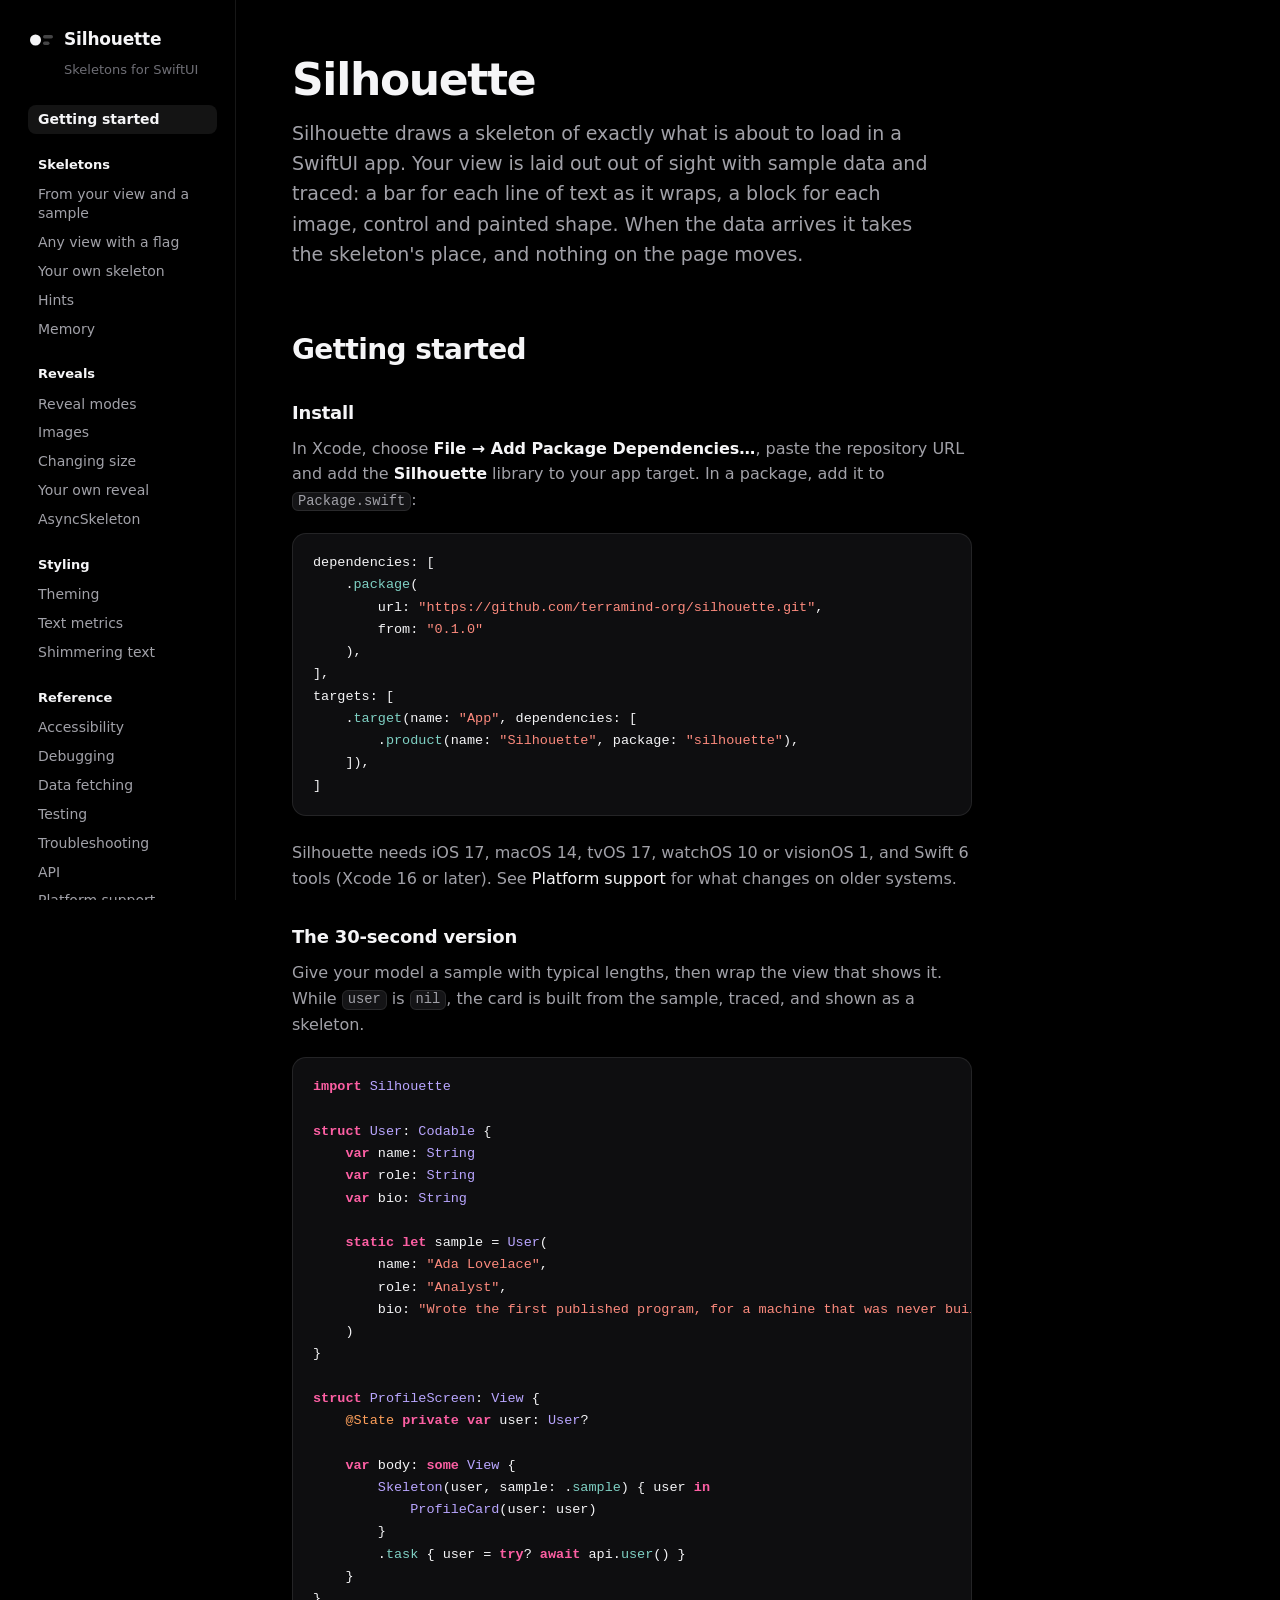
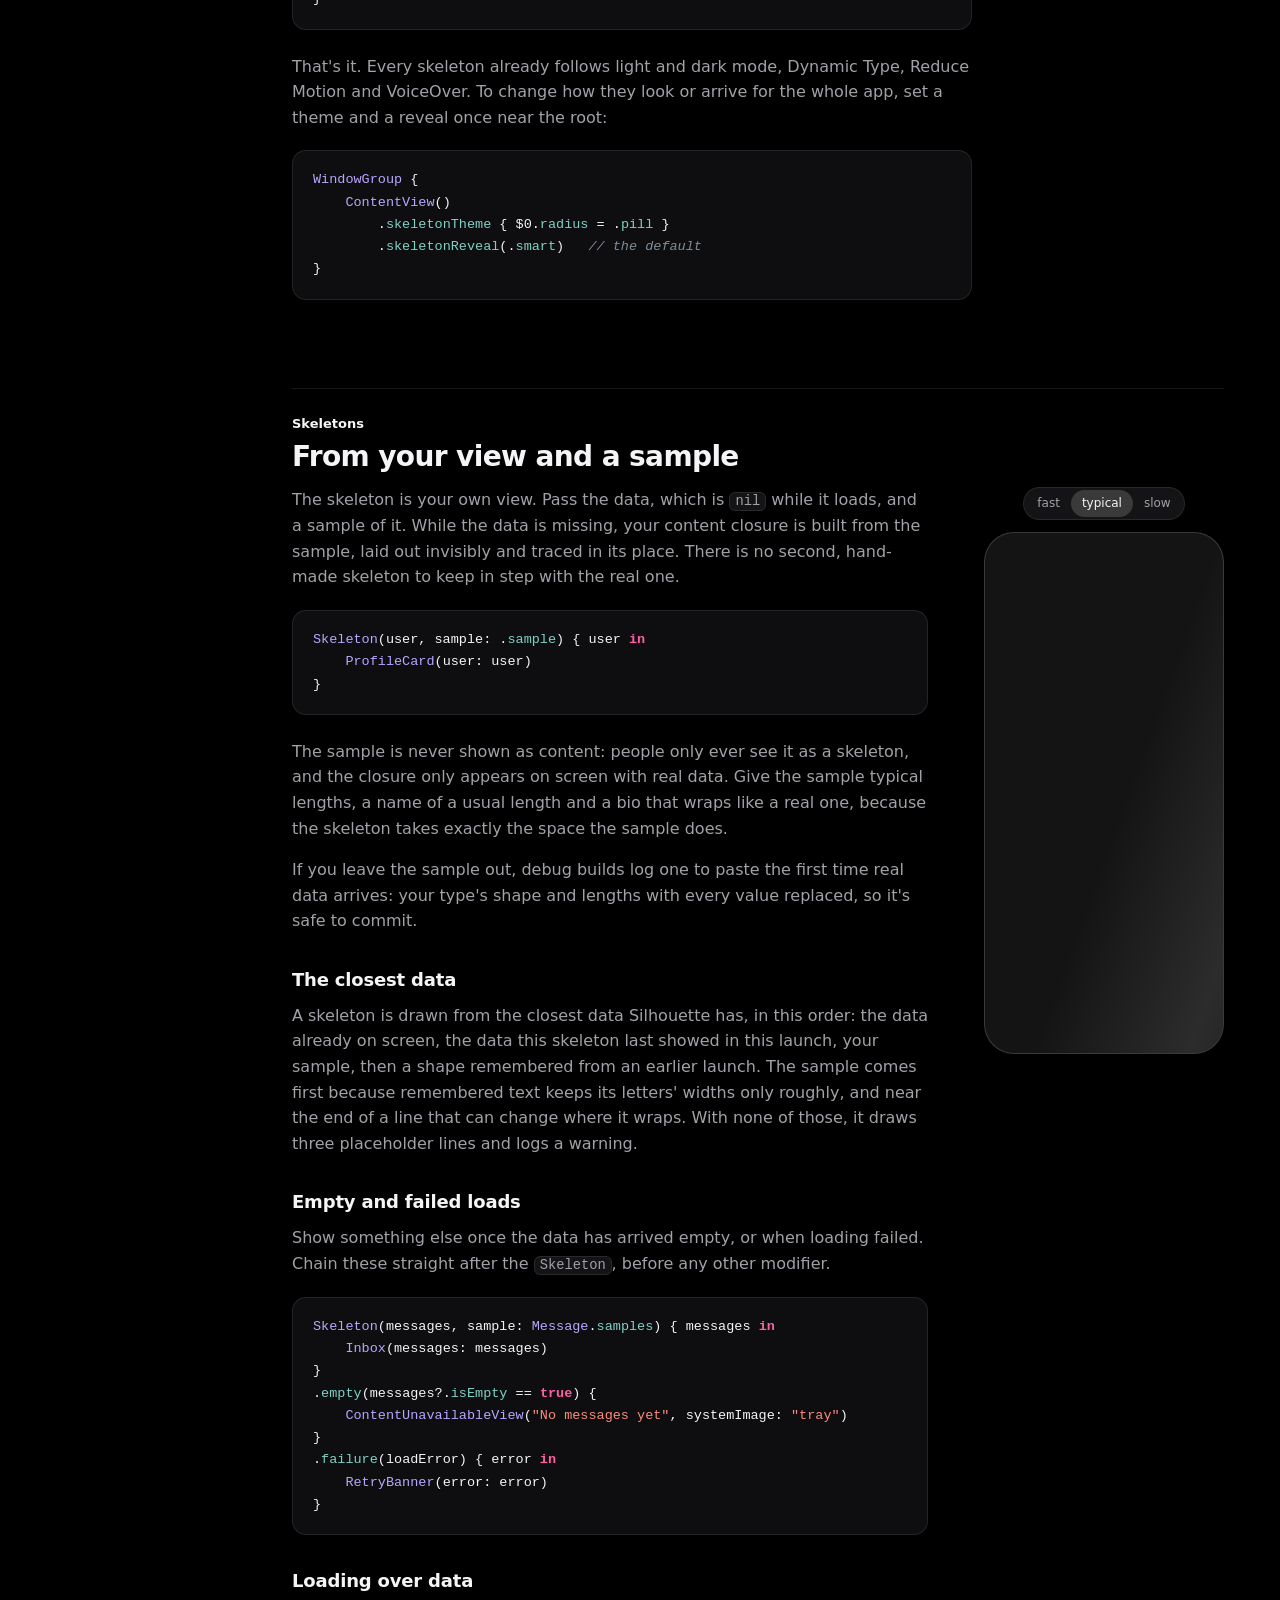
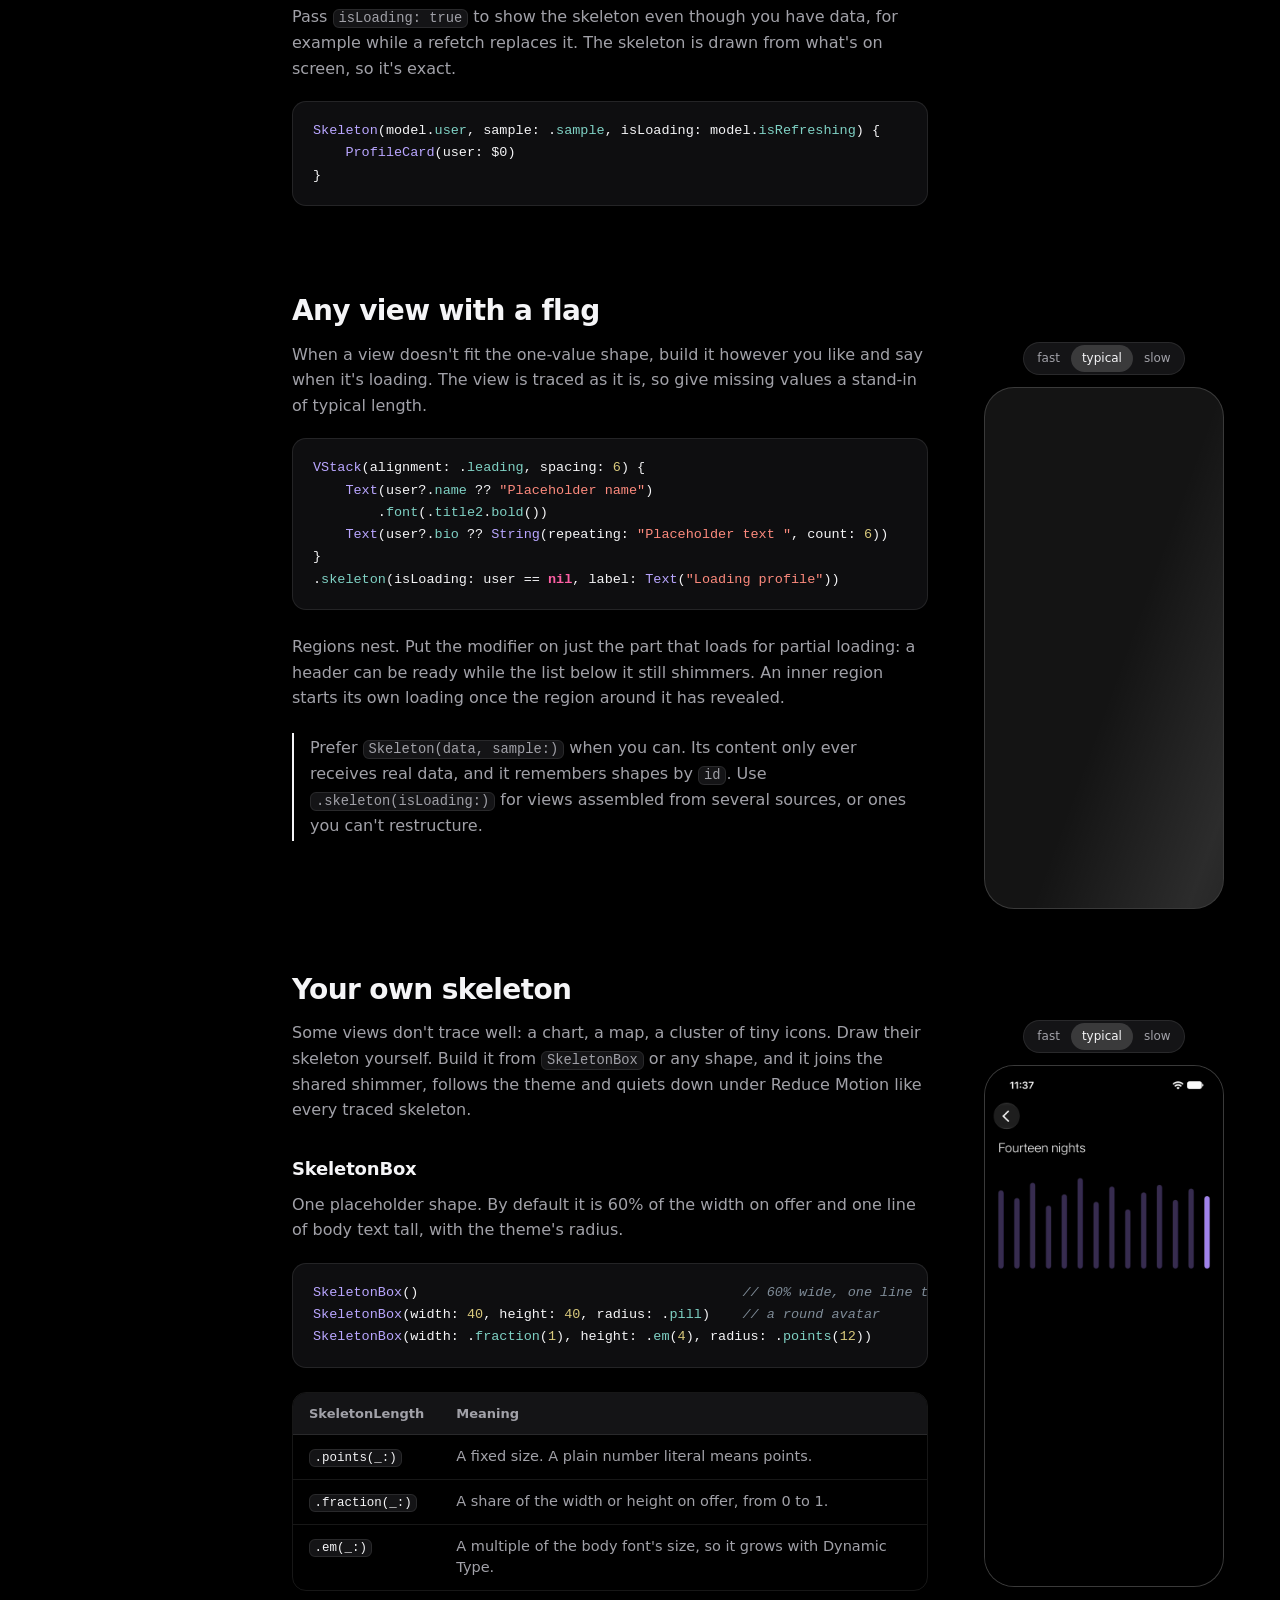
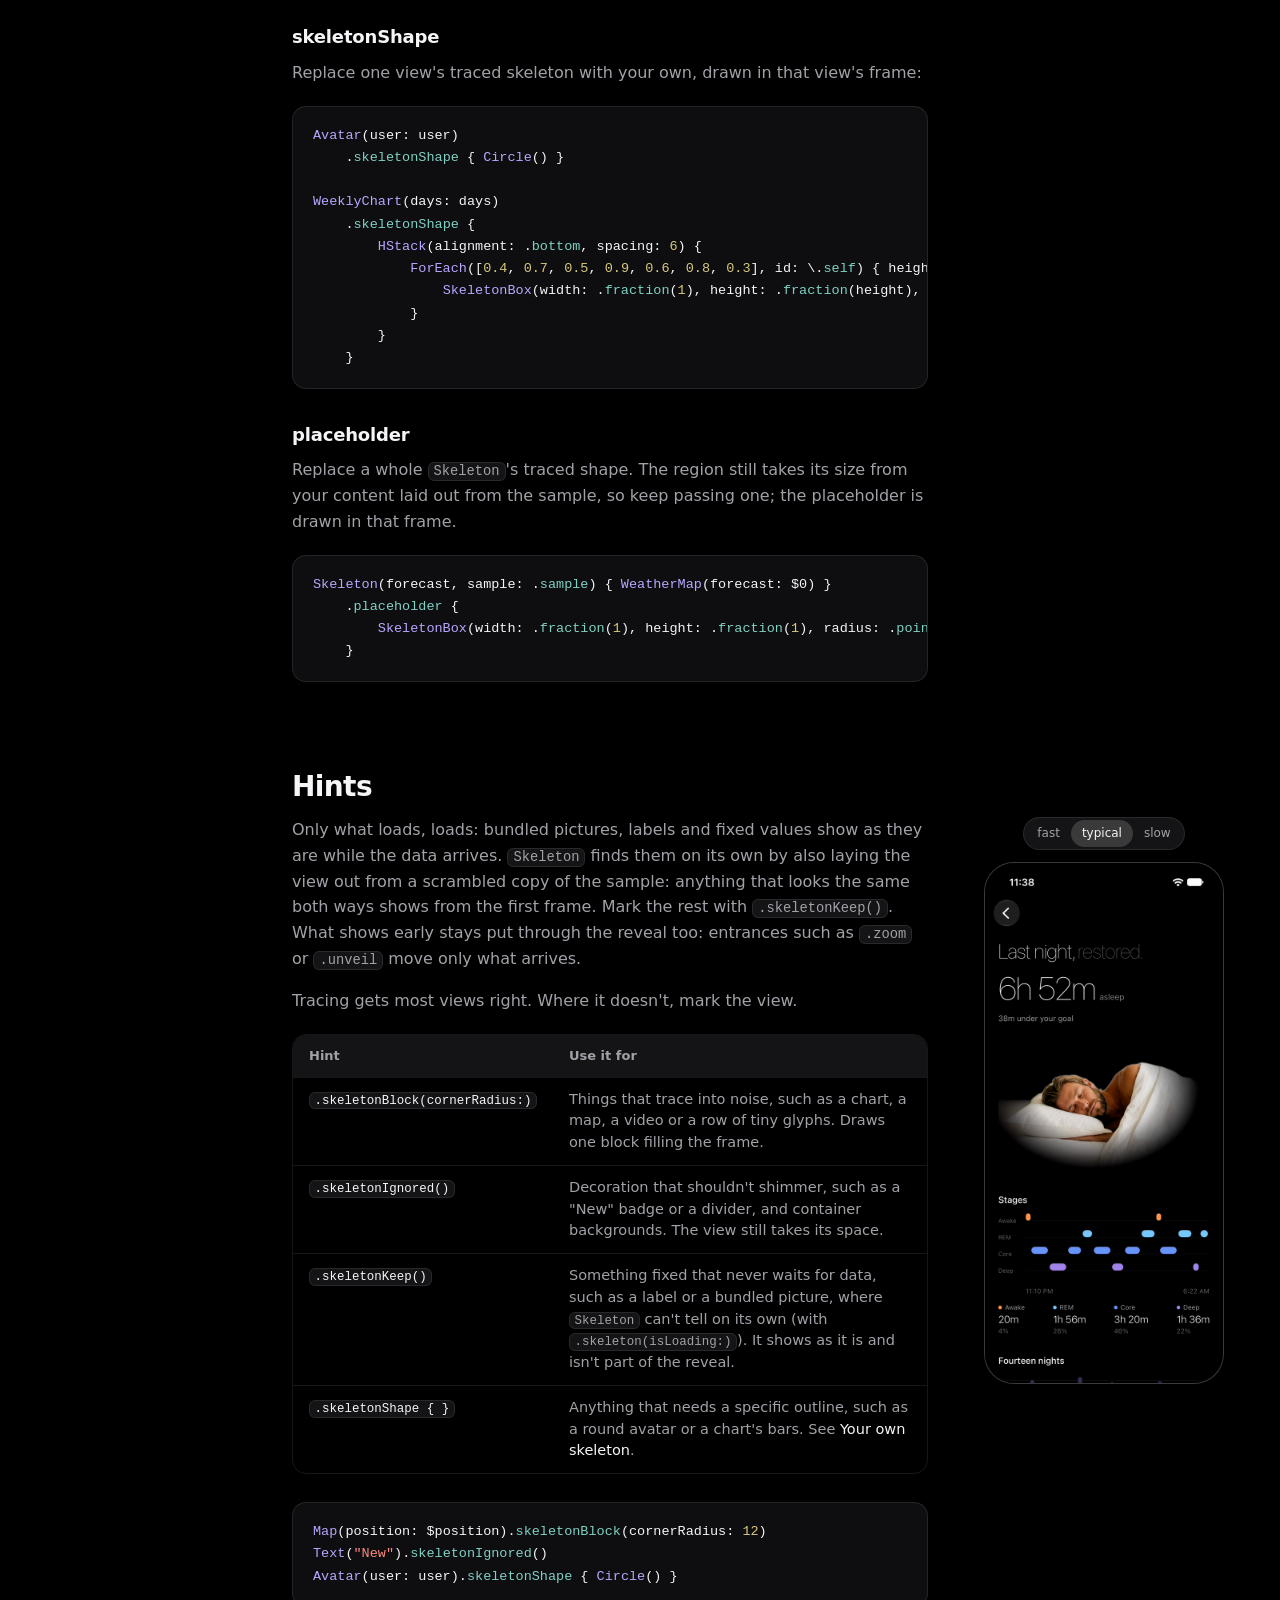
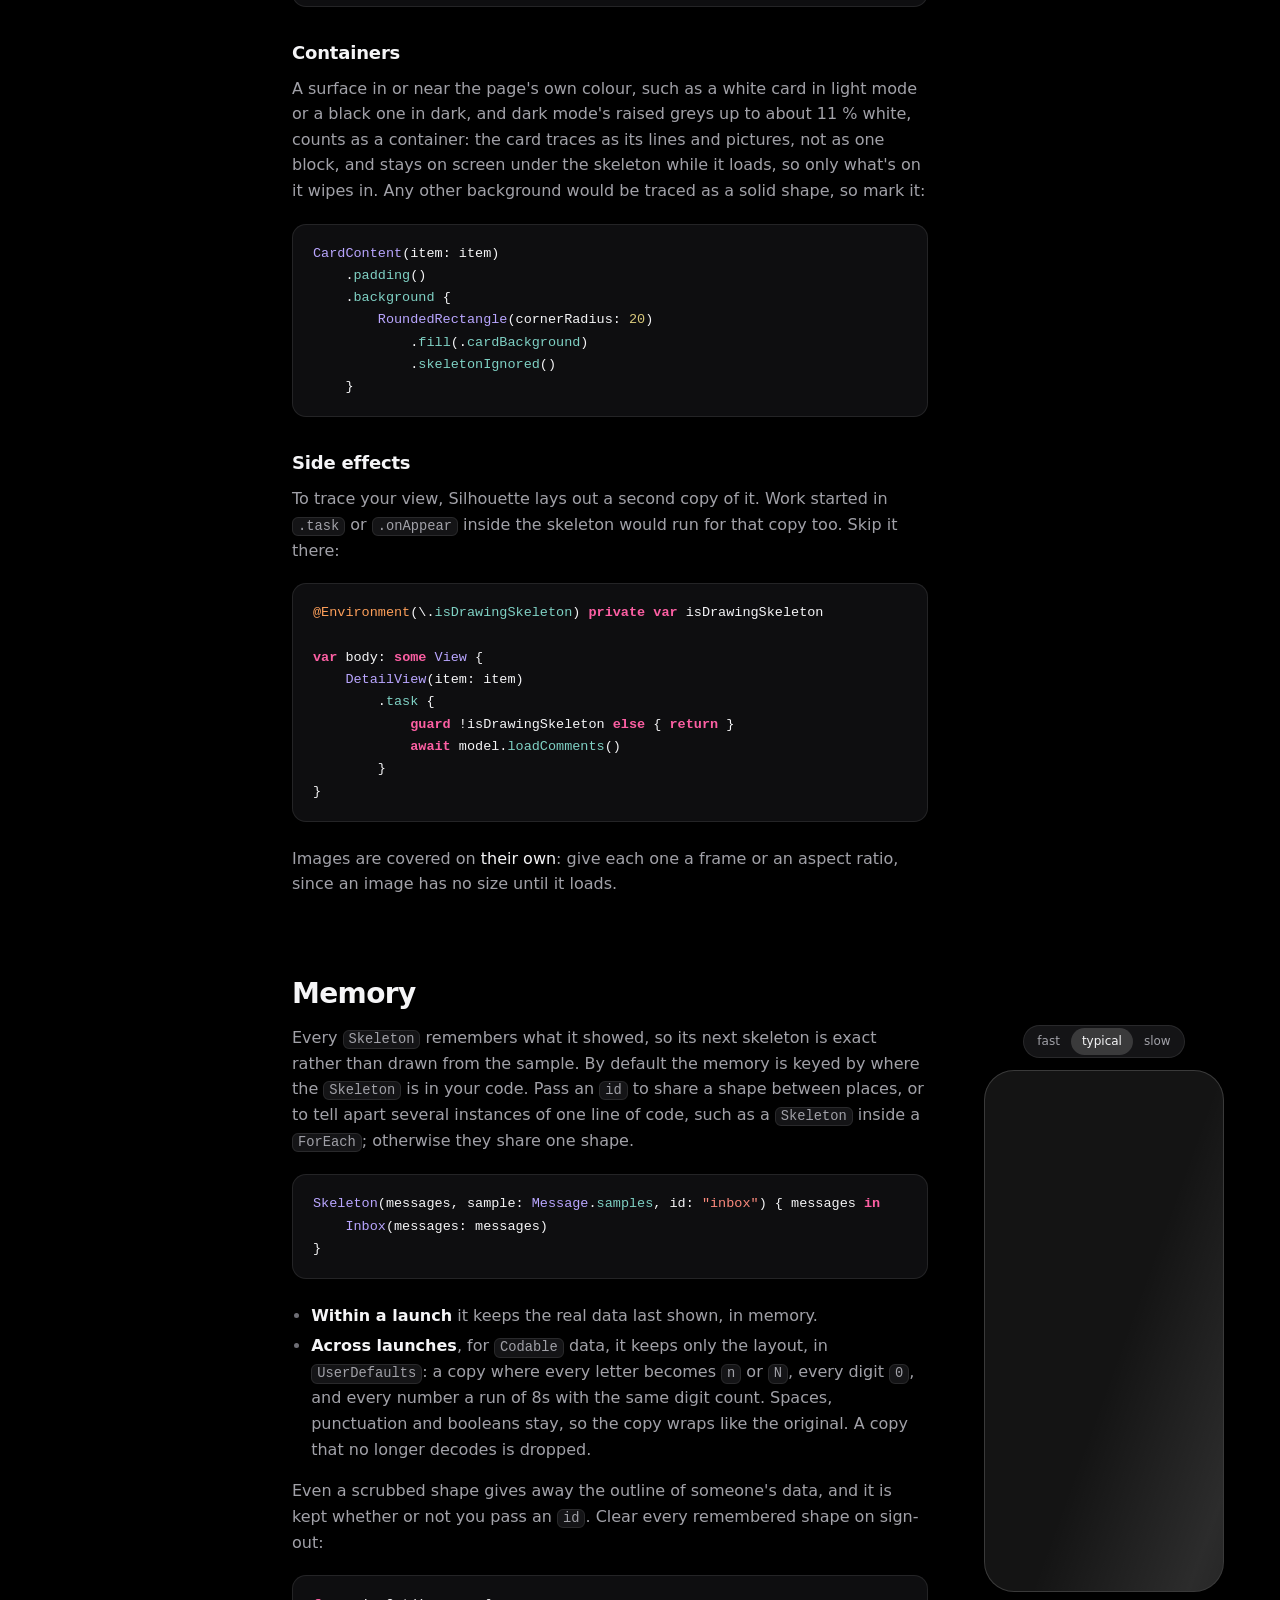
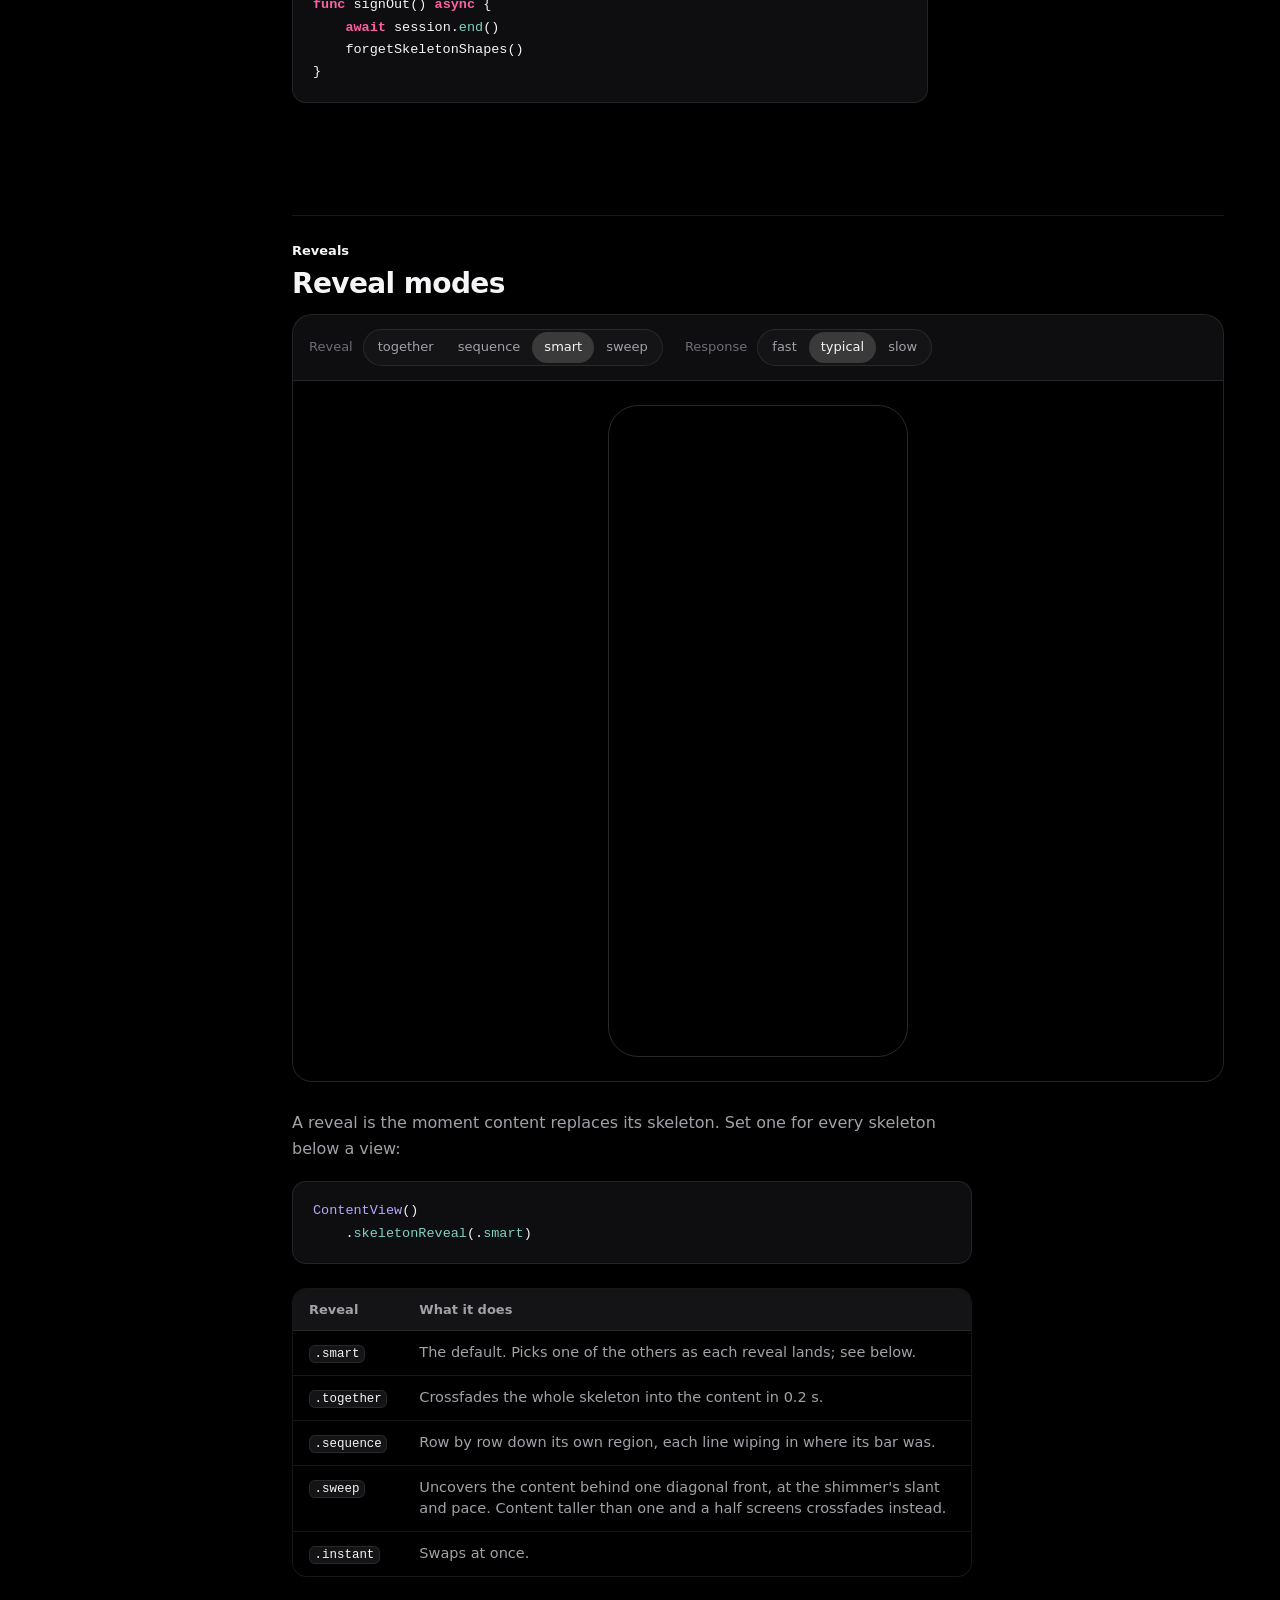
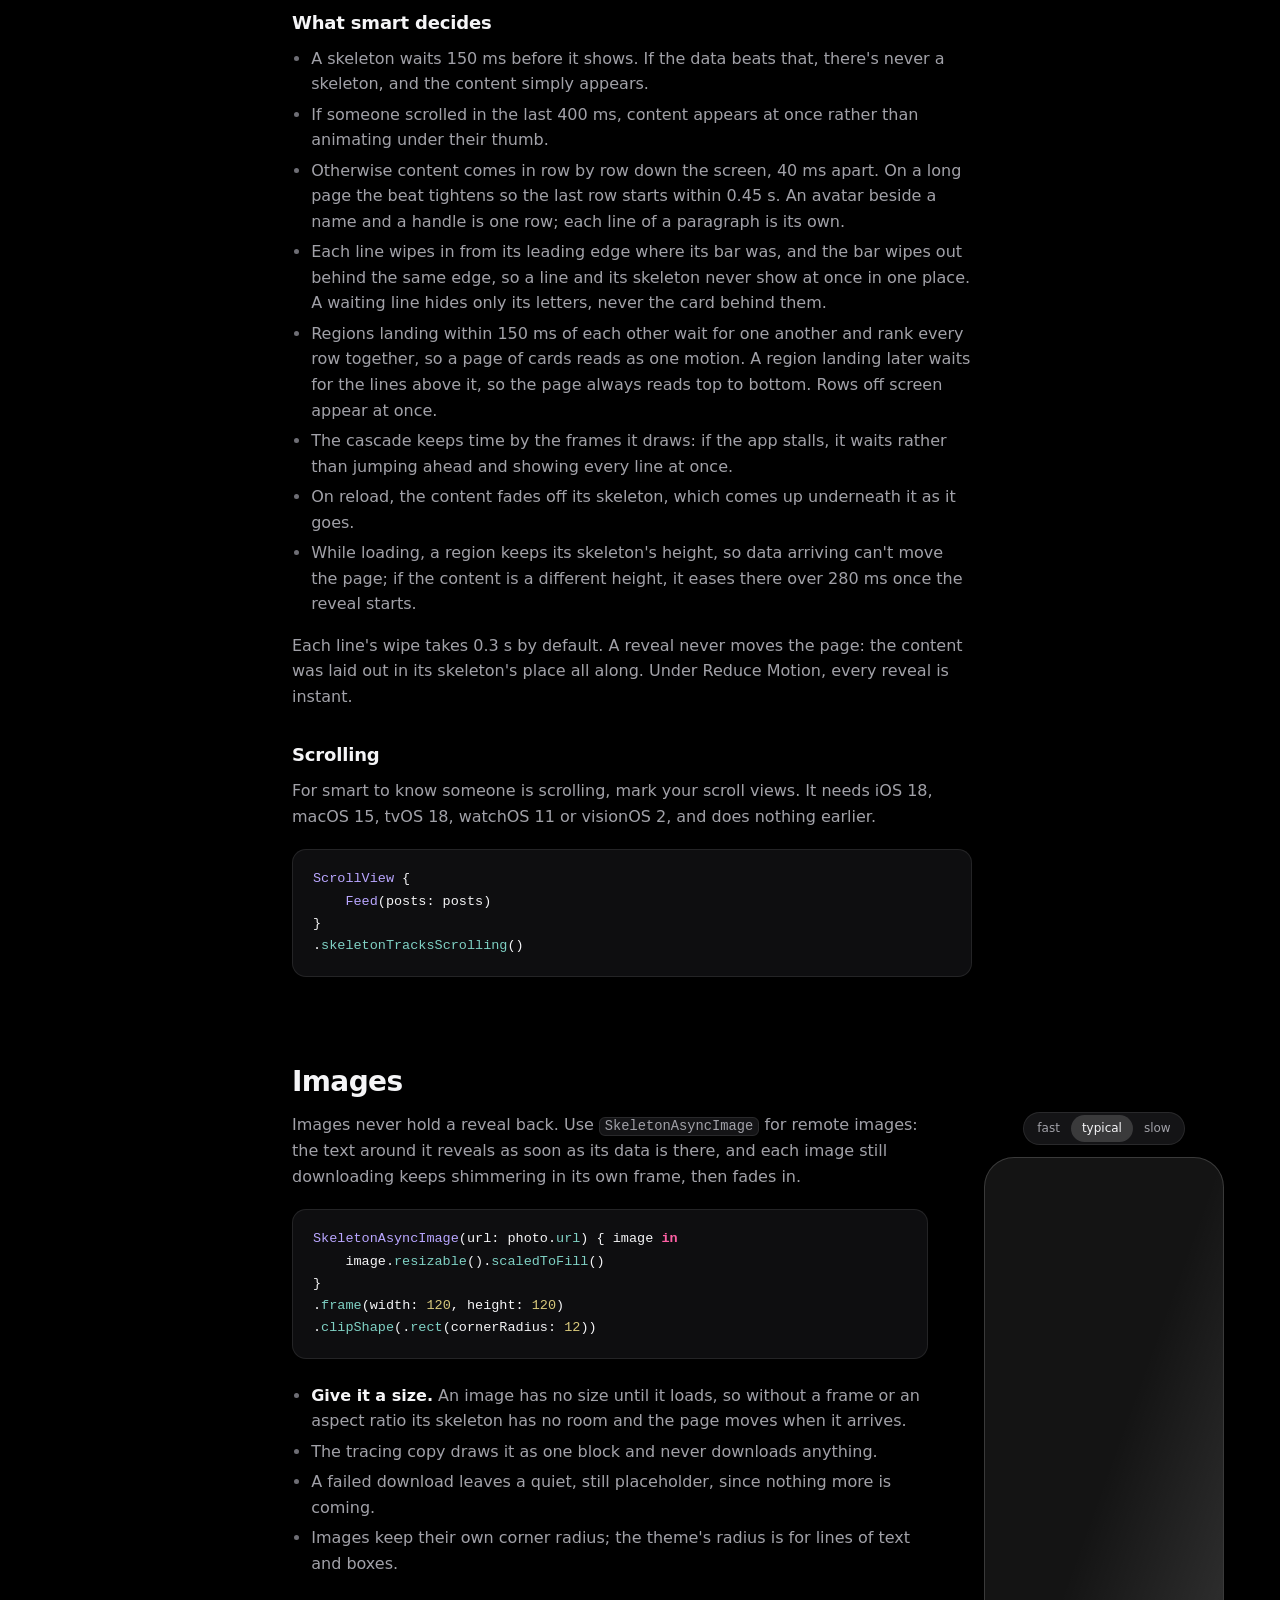
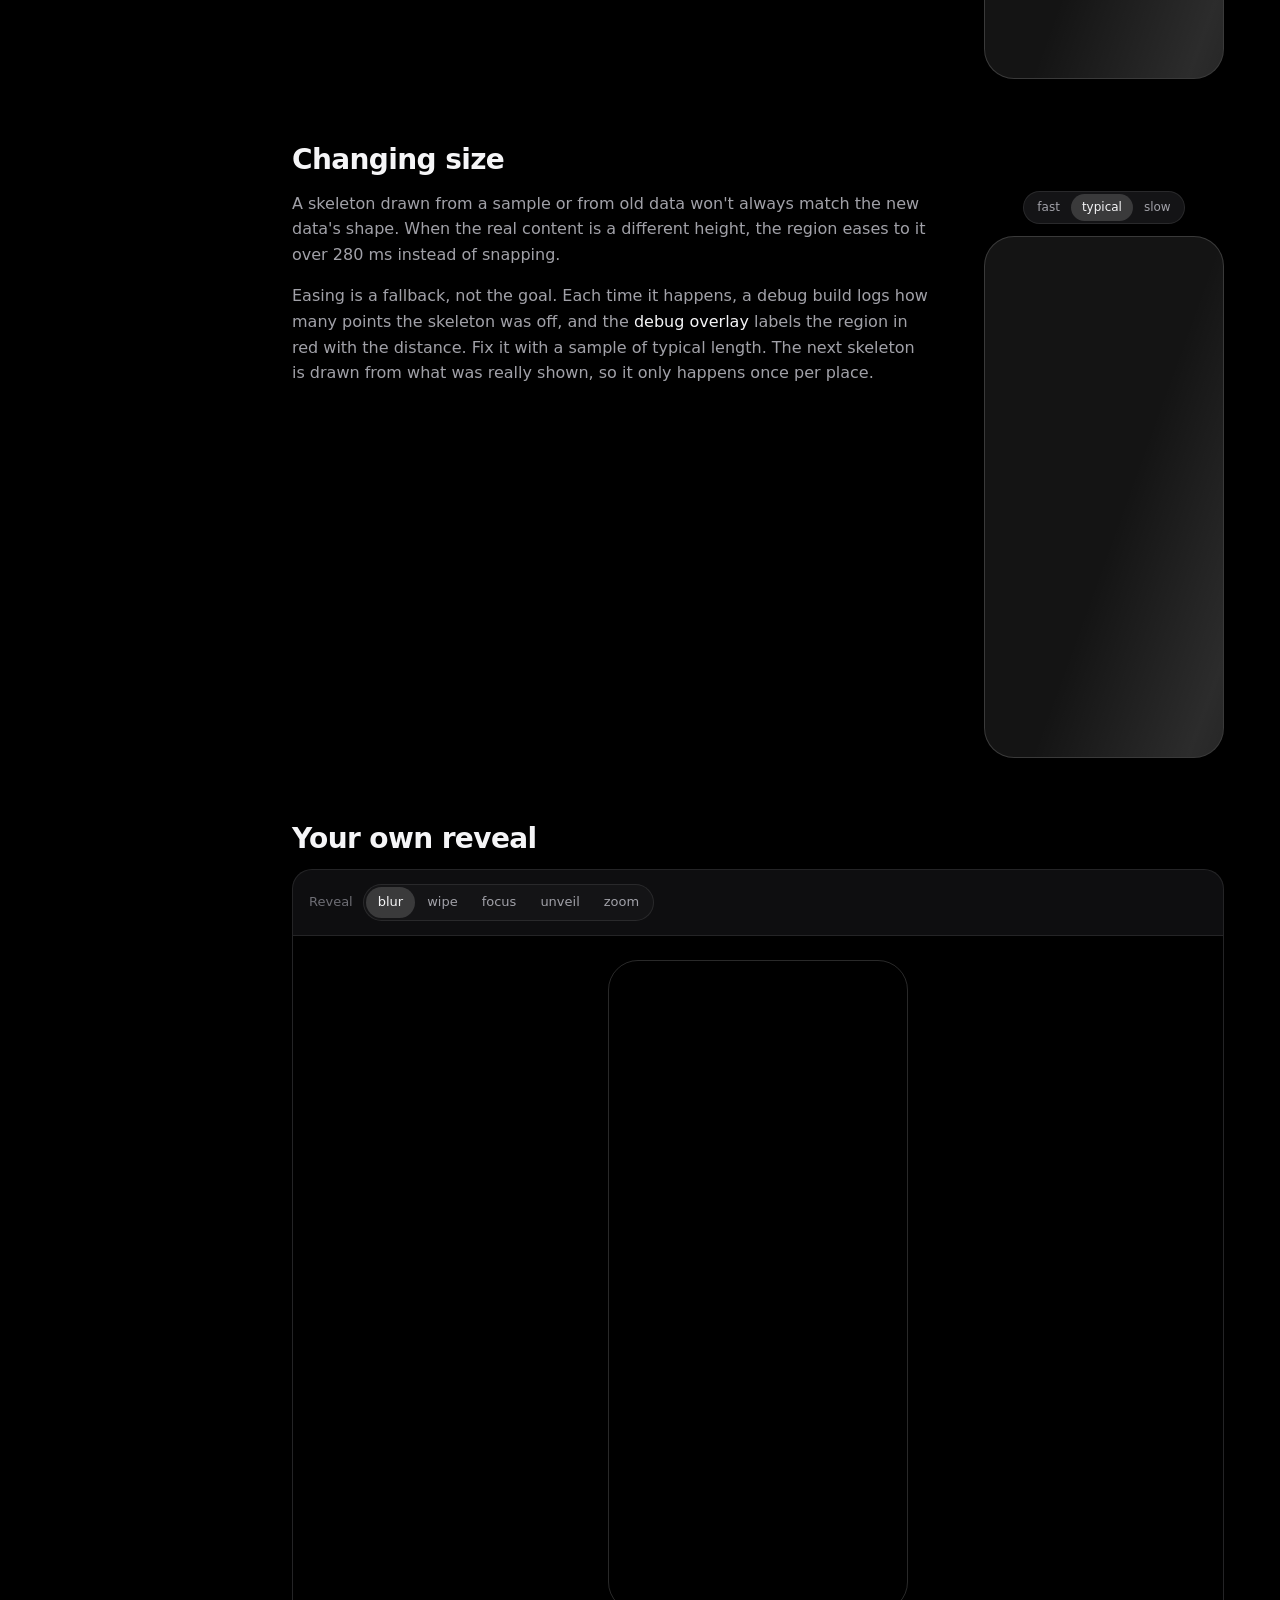
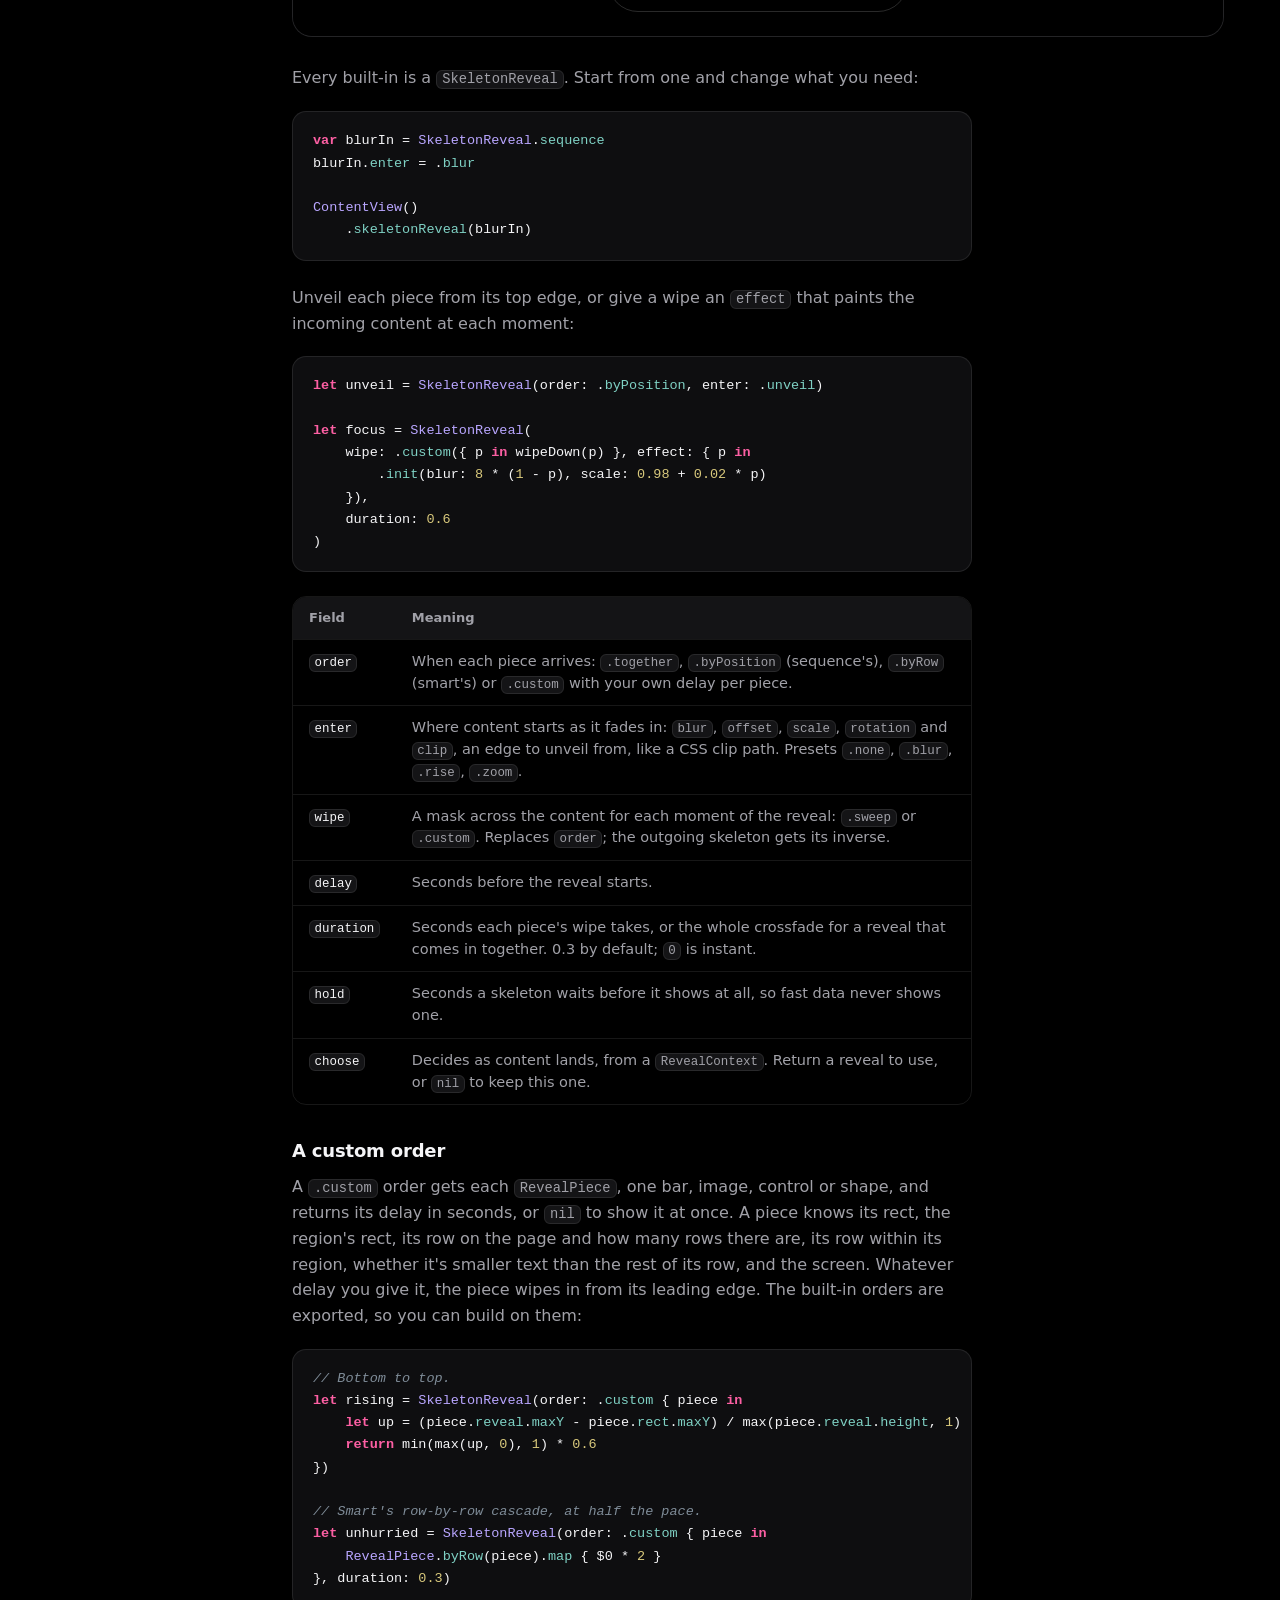
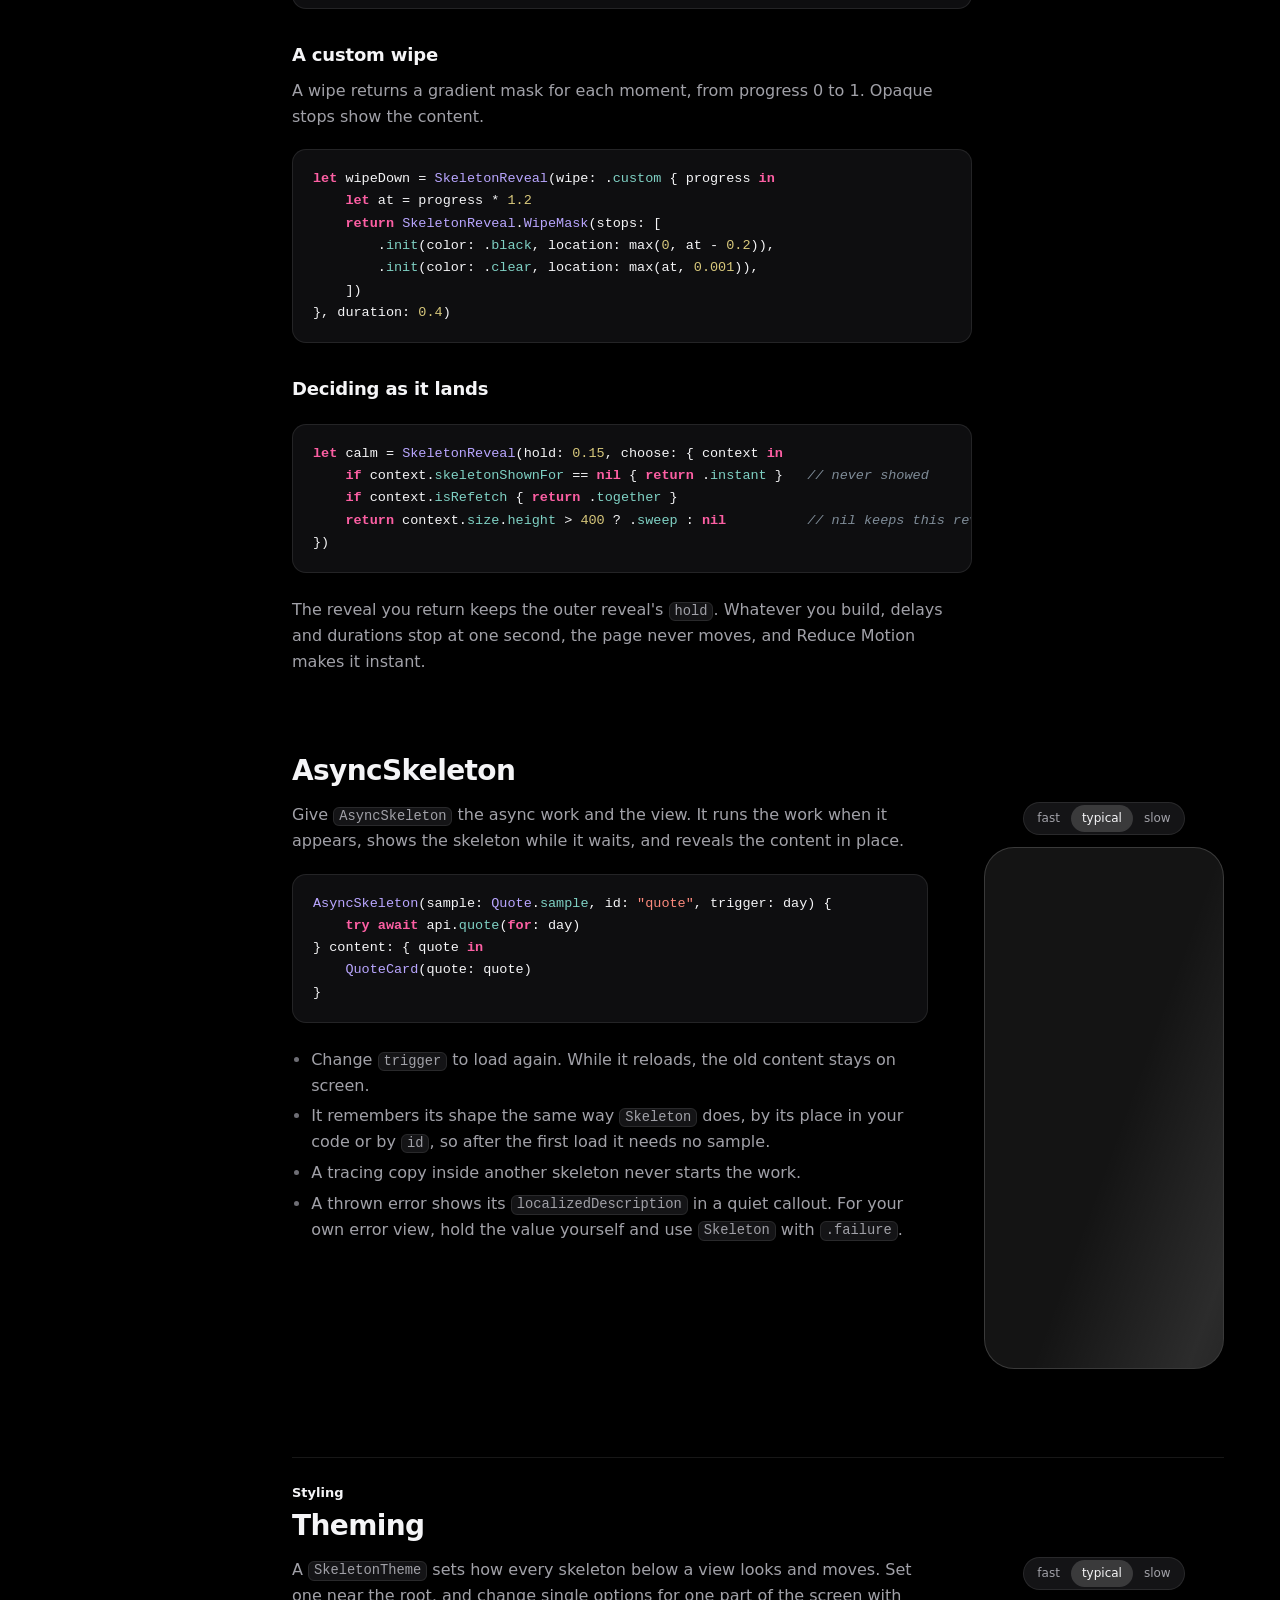
==== docs/docs/index.html @ be03dc69 "Landing header wraps its links under the name on a phone; version the stylesheet" ====
<!doctype html>
<html lang="en">
<head>
  <meta charset="utf-8">
  <meta name="viewport" content="width=device-width, initial-scale=1">
  <title>Docs: Silhouette</title>
  <meta name="description" content="How to add skeleton loading states to a SwiftUI app with Silhouette: skeletons from your own views, reveals, theming, accessibility, debugging and the full API.">
  <meta name="color-scheme" content="dark">
  <meta name="theme-color" content="#000000">
  <link rel="icon" href="../assets/mark.svg" type="image/svg+xml">
  <link rel="stylesheet" href="../assets/site.css?v=2">
</head>
<body>

<div class="mobile-bar">
  <a class="brand" href="../" aria-label="Silhouette home">
    <svg viewBox="0 0 26 26" aria-hidden="true"><circle class="mark-fill" cx="7.5" cy="13" r="5.5"/><rect class="mark-bar" x="15" y="8" width="10" height="3.4" rx="1.7"/><rect class="mark-bar" x="15" y="14.6" width="6.5" height="3.4" rx="1.7"/></svg>
    Silhouette
  </a>
  <button type="button" class="menu-toggle" aria-expanded="false" aria-controls="mobile-menu">Contents</button>
</div>
<nav class="mobile-menu" id="mobile-menu" aria-label="Contents"></nav>

<div class="docs-layout">
  <aside class="sidebar">
    <a class="brand" href="../" aria-label="Silhouette home">
      <svg viewBox="0 0 26 26" aria-hidden="true"><circle class="mark-fill" cx="7.5" cy="13" r="5.5"/><rect class="mark-bar" x="15" y="8" width="10" height="3.4" rx="1.7"/><rect class="mark-bar" x="15" y="14.6" width="6.5" height="3.4" rx="1.7"/></svg>
      Silhouette
    </a>
    <p class="tagline">Skeletons for SwiftUI</p>
    <nav class="toc" aria-label="Contents">
      <ul><li><a href="#getting-started">Getting started</a></li></ul>
      <h4>Skeletons</h4>
      <ul>
        <li><a href="#from-your-view">From your view and a sample</a></li>
        <li><a href="#any-view">Any view with a flag</a></li>
        <li><a href="#your-own">Your own skeleton</a></li>
        <li><a href="#hints">Hints</a></li>
        <li><a href="#memory">Memory</a></li>
      </ul>
      <h4>Reveals</h4>
      <ul>
        <li><a href="#reveal-modes">Reveal modes</a></li>
        <li><a href="#images">Images</a></li>
        <li><a href="#changing-size">Changing size</a></li>
        <li><a href="#your-own-reveal">Your own reveal</a></li>
        <li><a href="#async-skeleton">AsyncSkeleton</a></li>
      </ul>
      <h4>Styling</h4>
      <ul>
        <li><a href="#theming">Theming</a></li>
        <li><a href="#text-metrics">Text metrics</a></li>
        <li><a href="#shimmer-text">Shimmering text</a></li>
      </ul>
      <h4>Reference</h4>
      <ul>
        <li><a href="#accessibility">Accessibility</a></li>
        <li><a href="#debugging">Debugging</a></li>
        <li><a href="#data-fetching">Data fetching</a></li>
        <li><a href="#testing">Testing</a></li>
        <li><a href="#troubleshooting">Troubleshooting</a></li>
        <li><a href="#api">API</a></li>
        <li><a href="#platforms">Platform support</a></li>
        <li><a href="#how-it-works">How it works</a></li>
        <li><a href="#changelog">Changelog</a></li>
      </ul>
    </nav>
    <div class="side-links">
      <a href="../">Home</a>
      <a href="https://github.com/terramind-org/silhouette">GitHub</a>
      <a href="https://halo.terramind.io">Halo</a>
      <a href="https://terramind.com">Terramind</a>
    </div>
  </aside>

  <main class="content">
  <article class="doc">

    <header>
      <h1>Silhouette</h1>
      <p>Silhouette draws a skeleton of exactly what is about to load in a SwiftUI app. Your view is laid out out of sight with sample data and traced: a bar for each line of text as it wraps, a block for each image, control and painted shape. When the data arrives it takes the skeleton's place, and nothing on the page moves.</p>
    </header>

    <!-- ===================== Getting started ===================== -->

    <section id="getting-started">
      <h2>Getting started</h2>
      <div class="prose">
        <h3 id="install">Install</h3>
        <p>In Xcode, choose <strong>File &rarr; Add Package Dependencies&hellip;</strong>, paste the repository URL and add the <strong>Silhouette</strong> library to your app target. In a package, add it to <code>Package.swift</code>:</p>
        <div class="code"><pre><code class="swift">
dependencies: [
    .package(
        url: "https://github.com/terramind-org/silhouette.git",
        from: "0.1.0"
    ),
],
targets: [
    .target(name: "App", dependencies: [
        .product(name: "Silhouette", package: "silhouette"),
    ]),
]
</code></pre></div>
        <p>Silhouette needs iOS 17, macOS 14, tvOS 17, watchOS 10 or visionOS 1, and Swift 6 tools (Xcode 16 or later). See <a href="#platforms">Platform support</a> for what changes on older systems.</p>

        <h3 id="quick-start">The 30-second version</h3>
        <p>Give your model a sample with typical lengths, then wrap the view that shows it. While <code>user</code> is <code>nil</code>, the card is built from the sample, traced, and shown as a skeleton.</p>
        <div class="code"><pre><code class="swift">
import Silhouette

struct User: Codable {
    var name: String
    var role: String
    var bio: String

    static let sample = User(
        name: "Ada Lovelace",
        role: "Analyst",
        bio: "Wrote the first published program, for a machine that was never built."
    )
}

struct ProfileScreen: View {
    @State private var user: User?

    var body: some View {
        Skeleton(user, sample: .sample) { user in
            ProfileCard(user: user)
        }
        .task { user = try? await api.user() }
    }
}
</code></pre></div>
        <p>That's it. Every skeleton already follows light and dark mode, Dynamic Type, Reduce Motion and VoiceOver. To change how they look or arrive for the whole app, set a theme and a reveal once near the root:</p>
        <div class="code"><pre><code class="swift">
WindowGroup {
    ContentView()
        .skeletonTheme { $0.radius = .pill }
        .skeletonReveal(.smart)   // the default
}
</code></pre></div>
      </div>
    </section>

    <!-- ===================== Skeletons ===================== -->

    <p class="part">Skeletons</p>

    <section id="from-your-view" class="demo">
      <h2>From your view and a sample</h2>
      <figure class="clip" data-clips="../media/panels/component-{response}.mp4">
        <div class="segmented small" role="group" aria-label="Response" data-key="response"><button type="button" data-value="fast" aria-pressed="false">fast</button><button type="button" data-value="typical" aria-pressed="true">typical</button><button type="button" data-value="slow" aria-pressed="false">slow</button></div>
        <div class="screen"><video autoplay loop muted playsinline preload="metadata" width="1206" height="2622" src="../media/panels/component-typical.mp4" aria-label="A Today page loading: the greeting, a portrait and three readings wait as skeletons in their own shape, then come in top to bottom."></video></div>
      </figure>
      <div class="prose">
        <p>The skeleton is your own view. Pass the data, which is <code>nil</code> while it loads, and a sample of it. While the data is missing, your content closure is built from the sample, laid out invisibly and traced in its place. There is no second, hand-made skeleton to keep in step with the real one.</p>
        <div class="code"><pre><code class="swift">
Skeleton(user, sample: .sample) { user in
    ProfileCard(user: user)
}
</code></pre></div>
        <p>The sample is never shown as content: people only ever see it as a skeleton, and the closure only appears on screen with real data. Give the sample typical lengths, a name of a usual length and a bio that wraps like a real one, because the skeleton takes exactly the space the sample does.</p>
        <p>If you leave the sample out, debug builds log one to paste the first time real data arrives: your type's shape and lengths with every value replaced, so it's safe to commit.</p>

        <h3 id="closest-data">The closest data</h3>
        <p>A skeleton is drawn from the closest data Silhouette has, in this order: the data already on screen, the data this skeleton last showed in this launch, your sample, then a shape remembered from an earlier launch. The sample comes first because remembered text keeps its letters' widths only roughly, and near the end of a line that can change where it wraps. With none of those, it draws three placeholder lines and logs a warning.</p>

        <h3 id="empty-and-failure">Empty and failed loads</h3>
        <p>Show something else once the data has arrived empty, or when loading failed. Chain these straight after the <code>Skeleton</code>, before any other modifier.</p>
        <div class="code"><pre><code class="swift">
Skeleton(messages, sample: Message.samples) { messages in
    Inbox(messages: messages)
}
.empty(messages?.isEmpty == true) {
    ContentUnavailableView("No messages yet", systemImage: "tray")
}
.failure(loadError) { error in
    RetryBanner(error: error)
}
</code></pre></div>

        <h3 id="loading-over-data">Loading over data</h3>
        <p>Pass <code>isLoading: true</code> to show the skeleton even though you have data, for example while a refetch replaces it. The skeleton is drawn from what's on screen, so it's exact.</p>
        <div class="code"><pre><code class="swift">
Skeleton(model.user, sample: .sample, isLoading: model.isRefreshing) {
    ProfileCard(user: $0)
}
</code></pre></div>
      </div>
    </section>

    <section id="any-view" class="demo">
      <h2>Any view with a flag</h2>
      <figure class="clip" data-clips="../media/panels/plain-{response}.mp4">
        <div class="segmented small" role="group" aria-label="Response" data-key="response"><button type="button" data-value="fast" aria-pressed="false">fast</button><button type="button" data-value="typical" aria-pressed="true">typical</button><button type="button" data-value="slow" aria-pressed="false">slow</button></div>
        <div class="screen"><video autoplay loop muted playsinline preload="metadata" width="1206" height="2622" src="../media/panels/plain-typical.mp4" aria-label="A view built with placeholder strings shows as a skeleton while a flag is on, then shows its real text."></video></div>
      </figure>
      <div class="prose">
        <p>When a view doesn't fit the one-value shape, build it however you like and say when it's loading. The view is traced as it is, so give missing values a stand-in of typical length.</p>
        <div class="code"><pre><code class="swift">
VStack(alignment: .leading, spacing: 6) {
    Text(user?.name ?? "Placeholder name")
        .font(.title2.bold())
    Text(user?.bio ?? String(repeating: "Placeholder text ", count: 6))
}
.skeleton(isLoading: user == nil, label: Text("Loading profile"))
</code></pre></div>
        <p>Regions nest. Put the modifier on just the part that loads for partial loading: a header can be ready while the list below it still shimmers. An inner region starts its own loading once the region around it has revealed.</p>
        <div class="note"><p>Prefer <code>Skeleton(data, sample:)</code> when you can. Its content only ever receives real data, and it remembers shapes by <code>id</code>. Use <code>.skeleton(isLoading:)</code> for views assembled from several sources, or ones you can't restructure.</p></div>
      </div>
    </section>

    <section id="your-own" class="demo">
      <h2>Your own skeleton</h2>
      <figure class="clip" data-clips="../media/panels/own-{response}.mp4">
        <div class="segmented small" role="group" aria-label="Response" data-key="response"><button type="button" data-value="fast" aria-pressed="false">fast</button><button type="button" data-value="typical" aria-pressed="true">typical</button><button type="button" data-value="slow" aria-pressed="false">slow</button></div>
        <div class="screen"><video autoplay loop muted playsinline preload="metadata" width="1206" height="2622" poster="../media/own.png" src="../media/panels/own-typical.mp4" aria-label="A chart drawn as twelve skeleton bars of rising height, and a round placeholder beside two lines."></video></div>
      </figure>
      <div class="prose">
        <p>Some views don't trace well: a chart, a map, a cluster of tiny icons. Draw their skeleton yourself. Build it from <code>SkeletonBox</code> or any shape, and it joins the shared shimmer, follows the theme and quiets down under Reduce Motion like every traced skeleton.</p>

        <h3 id="skeleton-box">SkeletonBox</h3>
        <p>One placeholder shape. By default it is 60% of the width on offer and one line of body text tall, with the theme's radius.</p>
        <div class="code"><pre><code class="swift">
SkeletonBox()                                        // 60% wide, one line tall
SkeletonBox(width: 40, height: 40, radius: .pill)    // a round avatar
SkeletonBox(width: .fraction(1), height: .em(4), radius: .points(12))
</code></pre></div>
        <div class="table"><table>
          <thead><tr><th>SkeletonLength</th><th>Meaning</th></tr></thead>
          <tbody>
            <tr><td><code>.points(_:)</code></td><td>A fixed size. A plain number literal means points.</td></tr>
            <tr><td><code>.fraction(_:)</code></td><td>A share of the width or height on offer, from 0 to 1.</td></tr>
            <tr><td><code>.em(_:)</code></td><td>A multiple of the body font's size, so it grows with Dynamic Type.</td></tr>
          </tbody>
        </table></div>

        <h3 id="skeleton-shape">skeletonShape</h3>
        <p>Replace one view's traced skeleton with your own, drawn in that view's frame:</p>
        <div class="code"><pre><code class="swift">
Avatar(user: user)
    .skeletonShape { Circle() }

WeeklyChart(days: days)
    .skeletonShape {
        HStack(alignment: .bottom, spacing: 6) {
            ForEach([0.4, 0.7, 0.5, 0.9, 0.6, 0.8, 0.3], id: \.self) { height in
                SkeletonBox(width: .fraction(1), height: .fraction(height), radius: .points(4))
            }
        }
    }
</code></pre></div>

        <h3 id="placeholder">placeholder</h3>
        <p>Replace a whole <code>Skeleton</code>'s traced shape. The region still takes its size from your content laid out from the sample, so keep passing one; the placeholder is drawn in that frame.</p>
        <div class="code"><pre><code class="swift">
Skeleton(forecast, sample: .sample) { WeatherMap(forecast: $0) }
    .placeholder {
        SkeletonBox(width: .fraction(1), height: .fraction(1), radius: .points(16))
    }
</code></pre></div>
      </div>
    </section>

    <section id="hints" class="demo">
      <h2>Hints</h2>
      <figure class="clip" data-clips="../media/panels/hints-{response}.mp4">
        <div class="segmented small" role="group" aria-label="Response" data-key="response"><button type="button" data-value="fast" aria-pressed="false">fast</button><button type="button" data-value="typical" aria-pressed="true">typical</button><button type="button" data-value="slow" aria-pressed="false">slow</button></div>
        <div class="screen"><video autoplay loop muted playsinline preload="metadata" width="1206" height="2622" poster="../media/hints.png" src="../media/panels/hints-typical.mp4" aria-label="A card whose chart is drawn as one block and whose badge is left out of the skeleton."></video></div>
      </figure>
      <div class="prose">
        <p>Only what loads, loads: bundled pictures, labels and fixed values show as they are while the data arrives. <code>Skeleton</code> finds them on its own by also laying the view out from a scrambled copy of the sample: anything that looks the same both ways shows from the first frame. Mark the rest with <code>.skeletonKeep()</code>. What shows early stays put through the reveal too: entrances such as <code>.zoom</code> or <code>.unveil</code> move only what arrives.</p>
        <p>Tracing gets most views right. Where it doesn't, mark the view.</p>
        <div class="table"><table>
          <thead><tr><th>Hint</th><th>Use it for</th></tr></thead>
          <tbody>
            <tr><td><code>.skeletonBlock(cornerRadius:)</code></td><td>Things that trace into noise, such as a chart, a map, a video or a row of tiny glyphs. Draws one block filling the frame.</td></tr>
            <tr><td><code>.skeletonIgnored()</code></td><td>Decoration that shouldn't shimmer, such as a "New" badge or a divider, and container backgrounds. The view still takes its space.</td></tr>
            <tr><td><code>.skeletonKeep()</code></td><td>Something fixed that never waits for data, such as a label or a bundled picture, where <code>Skeleton</code> can't tell on its own (with <code>.skeleton(isLoading:)</code>). It shows as it is and isn't part of the reveal.</td></tr>
            <tr><td><code>.skeletonShape { }</code></td><td>Anything that needs a specific outline, such as a round avatar or a chart's bars. See <a href="#your-own">Your own skeleton</a>.</td></tr>
          </tbody>
        </table></div>
        <div class="code"><pre><code class="swift">
Map(position: $position).skeletonBlock(cornerRadius: 12)
Text("New").skeletonIgnored()
Avatar(user: user).skeletonShape { Circle() }
</code></pre></div>

        <h3 id="containers">Containers</h3>
        <p>A surface in or near the page's own colour, such as a white card in light mode or a black one in dark, and dark mode's raised greys up to about 11&nbsp;% white, counts as a container: the card traces as its lines and pictures, not as one block, and stays on screen under the skeleton while it loads, so only what's on it wipes in. Any other background would be traced as a solid shape, so mark it:</p>
        <div class="code"><pre><code class="swift">
CardContent(item: item)
    .padding()
    .background {
        RoundedRectangle(cornerRadius: 20)
            .fill(.cardBackground)
            .skeletonIgnored()
    }
</code></pre></div>

        <h3 id="side-effects">Side effects</h3>
        <p>To trace your view, Silhouette lays out a second copy of it. Work started in <code>.task</code> or <code>.onAppear</code> inside the skeleton would run for that copy too. Skip it there:</p>
        <div class="code"><pre><code class="swift">
@Environment(\.isDrawingSkeleton) private var isDrawingSkeleton

var body: some View {
    DetailView(item: item)
        .task {
            guard !isDrawingSkeleton else { return }
            await model.loadComments()
        }
}
</code></pre></div>
        <p>Images are covered on <a href="#images">their own</a>: give each one a frame or an aspect ratio, since an image has no size until it loads.</p>
      </div>
    </section>

    <section id="memory" class="demo">
      <h2>Memory</h2>
      <figure class="clip" data-clips="../media/panels/memory-{response}.mp4">
        <div class="segmented small" role="group" aria-label="Response" data-key="response"><button type="button" data-value="fast" aria-pressed="false">fast</button><button type="button" data-value="typical" aria-pressed="true">typical</button><button type="button" data-value="slow" aria-pressed="false">slow</button></div>
        <div class="screen"><video autoplay loop muted playsinline preload="metadata" width="1206" height="2622" src="../media/panels/memory-typical.mp4" aria-label="An inbox reloads, and its skeleton now matches the messages it showed last time exactly."></video></div>
      </figure>
      <div class="prose">
        <p>Every <code>Skeleton</code> remembers what it showed, so its next skeleton is exact rather than drawn from the sample. By default the memory is keyed by where the <code>Skeleton</code> is in your code. Pass an <code>id</code> to share a shape between places, or to tell apart several instances of one line of code, such as a <code>Skeleton</code> inside a <code>ForEach</code>; otherwise they share one shape.</p>
        <div class="code"><pre><code class="swift">
Skeleton(messages, sample: Message.samples, id: "inbox") { messages in
    Inbox(messages: messages)
}
</code></pre></div>
        <ul>
          <li><strong>Within a launch</strong> it keeps the real data last shown, in memory.</li>
          <li><strong>Across launches</strong>, for <code>Codable</code> data, it keeps only the layout, in <code>UserDefaults</code>: a copy where every letter becomes <code>n</code> or <code>N</code>, every digit <code>0</code>, and every number a run of 8s with the same digit count. Spaces, punctuation and booleans stay, so the copy wraps like the original. A copy that no longer decodes is dropped.</li>
        </ul>
        <p>Even a scrubbed shape gives away the outline of someone's data, and it is kept whether or not you pass an <code>id</code>. Clear every remembered shape on sign-out:</p>
        <div class="code"><pre><code class="swift">
func signOut() async {
    await session.end()
    forgetSkeletonShapes()
}
</code></pre></div>
      </div>
    </section>

    <!-- ===================== Reveals ===================== -->

    <p class="part">Reveals</p>

    <section id="reveal-modes">
      <h2>Reveal modes</h2>
      <div class="panel" data-clips="../media/reveal-modes/{reveal}-{response}.mp4">
        <div class="controls">
          <div class="control"><span>Reveal</span><div class="segmented" role="group" aria-label="Reveal" data-key="reveal"><button type="button" data-value="together" aria-pressed="false">together</button><button type="button" data-value="sequence" aria-pressed="false">sequence</button><button type="button" data-value="smart" aria-pressed="true">smart</button><button type="button" data-value="sweep" aria-pressed="false">sweep</button></div></div>
          <div class="control"><span>Response</span><div class="segmented" role="group" aria-label="Response" data-key="response"><button type="button" data-value="fast" aria-pressed="false">fast</button><button type="button" data-value="typical" aria-pressed="true">typical</button><button type="button" data-value="slow" aria-pressed="false">slow</button></div></div>
        </div>
        <div class="stage"><video autoplay loop muted playsinline preload="auto" src="../media/reveal-modes/smart-typical.mp4" aria-label="A sleep page loading, then revealing with the chosen mode and response."></video></div>
      </div>
      <div class="prose">
        <p>A reveal is the moment content replaces its skeleton. Set one for every skeleton below a view:</p>
        <div class="code"><pre><code class="swift">
ContentView()
    .skeletonReveal(.smart)
</code></pre></div>
        <div class="table"><table>
          <thead><tr><th>Reveal</th><th>What it does</th></tr></thead>
          <tbody>
            <tr><td><code>.smart</code></td><td>The default. Picks one of the others as each reveal lands; see below.</td></tr>
            <tr><td><code>.together</code></td><td>Crossfades the whole skeleton into the content in 0.2 s.</td></tr>
            <tr><td><code>.sequence</code></td><td>Row by row down its own region, each line wiping in where its bar was.</td></tr>
            <tr><td><code>.sweep</code></td><td>Uncovers the content behind one diagonal front, at the shimmer's slant and pace. Content taller than one and a half screens crossfades instead.</td></tr>
            <tr><td><code>.instant</code></td><td>Swaps at once.</td></tr>
          </tbody>
        </table></div>

        <h3 id="smart">What smart decides</h3>
        <ul>
          <li>A skeleton waits 150 ms before it shows. If the data beats that, there's never a skeleton, and the content simply appears.</li>
          <li>If someone scrolled in the last 400 ms, content appears at once rather than animating under their thumb.</li>
          <li>Otherwise content comes in row by row down the screen, 40 ms apart. On a long page the beat tightens so the last row starts within 0.45 s. An avatar beside a name and a handle is one row; each line of a paragraph is its own.</li>
          <li>Each line wipes in from its leading edge where its bar was, and the bar wipes out behind the same edge, so a line and its skeleton never show at once in one place. A waiting line hides only its letters, never the card behind them.</li>
          <li>Regions landing within 150 ms of each other wait for one another and rank every row together, so a page of cards reads as one motion. A region landing later waits for the lines above it, so the page always reads top to bottom. Rows off screen appear at once.</li>
          <li>The cascade keeps time by the frames it draws: if the app stalls, it waits rather than jumping ahead and showing every line at once.</li>
          <li>On reload, the content fades off its skeleton, which comes up underneath it as it goes.</li>
          <li>While loading, a region keeps its skeleton's height, so data arriving can't move the page; if the content is a different height, it eases there over 280 ms once the reveal starts.</li>
        </ul>
        <p>Each line's wipe takes 0.3 s by default. A reveal never moves the page: the content was laid out in its skeleton's place all along. Under Reduce Motion, every reveal is instant.</p>

        <h3 id="tracks-scrolling">Scrolling</h3>
        <p>For smart to know someone is scrolling, mark your scroll views. It needs iOS 18, macOS 15, tvOS 18, watchOS 11 or visionOS 2, and does nothing earlier.</p>
        <div class="code"><pre><code class="swift">
ScrollView {
    Feed(posts: posts)
}
.skeletonTracksScrolling()
</code></pre></div>
      </div>
    </section>

    <section id="images" class="demo">
      <h2>Images</h2>
      <figure class="clip" data-clips="../media/panels/images-{response}.mp4">
        <div class="segmented small" role="group" aria-label="Response" data-key="response"><button type="button" data-value="fast" aria-pressed="false">fast</button><button type="button" data-value="typical" aria-pressed="true">typical</button><button type="button" data-value="slow" aria-pressed="false">slow</button></div>
        <div class="screen"><video autoplay loop muted playsinline preload="metadata" width="1206" height="2622" src="../media/panels/images-typical.mp4" aria-label="A meals page loading: each plate photo waits as a round skeleton and comes in as its own piece."></video></div>
      </figure>
      <div class="prose">
        <p>Images never hold a reveal back. Use <code>SkeletonAsyncImage</code> for remote images: the text around it reveals as soon as its data is there, and each image still downloading keeps shimmering in its own frame, then fades in.</p>
        <div class="code"><pre><code class="swift">
SkeletonAsyncImage(url: photo.url) { image in
    image.resizable().scaledToFill()
}
.frame(width: 120, height: 120)
.clipShape(.rect(cornerRadius: 12))
</code></pre></div>
        <ul>
          <li><strong>Give it a size.</strong> An image has no size until it loads, so without a frame or an aspect ratio its skeleton has no room and the page moves when it arrives.</li>
          <li>The tracing copy draws it as one block and never downloads anything.</li>
          <li>A failed download leaves a quiet, still placeholder, since nothing more is coming.</li>
          <li>Images keep their own corner radius; the theme's radius is for lines of text and boxes.</li>
        </ul>
      </div>
    </section>

    <section id="changing-size" class="demo">
      <h2>Changing size</h2>
      <figure class="clip" data-clips="../media/panels/size-{response}.mp4">
        <div class="segmented small" role="group" aria-label="Response" data-key="response"><button type="button" data-value="fast" aria-pressed="false">fast</button><button type="button" data-value="typical" aria-pressed="true">typical</button><button type="button" data-value="slow" aria-pressed="false">slow</button></div>
        <div class="screen"><video autoplay loop muted playsinline preload="metadata" width="1206" height="2622" src="../media/panels/size-typical.mp4" aria-label="A profile card's sample bio is shorter than the real one; when it loads the card eases to its taller height."></video></div>
      </figure>
      <div class="prose">
        <p>A skeleton drawn from a sample or from old data won't always match the new data's shape. When the real content is a different height, the region eases to it over 280 ms instead of snapping.</p>
        <p>Easing is a fallback, not the goal. Each time it happens, a debug build logs how many points the skeleton was off, and the <a href="#debugging">debug overlay</a> labels the region in red with the distance. Fix it with a sample of typical length. The next skeleton is drawn from what was really shown, so it only happens once per place.</p>
      </div>
    </section>

    <section id="your-own-reveal">
      <h2>Your own reveal</h2>
      <div class="panel" data-clips="../media/own-reveal/{reveal}.mp4">
        <div class="controls">
          <div class="control"><span>Reveal</span><div class="segmented" role="group" aria-label="Reveal" data-key="reveal"><button type="button" data-value="blur" aria-pressed="true">blur</button><button type="button" data-value="wipe" aria-pressed="false">wipe</button><button type="button" data-value="focus" aria-pressed="false">focus</button><button type="button" data-value="unveil" aria-pressed="false">unveil</button><button type="button" data-value="zoom" aria-pressed="false">zoom</button></div></div>
        </div>
        <div class="stage"><video autoplay loop muted playsinline preload="auto" src="../media/own-reveal/blur.mp4" aria-label="A sleep page revealing with a custom reveal: blurring in, wiping down, clearing from a blur, unveiling from the top, or zooming."></video></div>
      </div>
      <div class="prose">
        <p>Every built-in is a <code>SkeletonReveal</code>. Start from one and change what you need:</p>
        <div class="code"><pre><code class="swift">
var blurIn = SkeletonReveal.sequence
blurIn.enter = .blur

ContentView()
    .skeletonReveal(blurIn)
</code></pre></div>
        <p>Unveil each piece from its top edge, or give a wipe an <code>effect</code> that paints the incoming content at each moment:</p>
        <div class="code"><pre><code class="swift">
let unveil = SkeletonReveal(order: .byPosition, enter: .unveil)

let focus = SkeletonReveal(
    wipe: .custom({ p in wipeDown(p) }, effect: { p in
        .init(blur: 8 * (1 - p), scale: 0.98 + 0.02 * p)
    }),
    duration: 0.6
)
</code></pre></div>
        <div class="table"><table>
          <thead><tr><th>Field</th><th>Meaning</th></tr></thead>
          <tbody>
            <tr><td><code>order</code></td><td>When each piece arrives: <code>.together</code>, <code>.byPosition</code> (sequence's), <code>.byRow</code> (smart's) or <code>.custom</code> with your own delay per piece.</td></tr>
            <tr><td><code>enter</code></td><td>Where content starts as it fades in: <code>blur</code>, <code>offset</code>, <code>scale</code>, <code>rotation</code> and <code>clip</code>, an edge to unveil from, like a CSS clip path. Presets <code>.none</code>, <code>.blur</code>, <code>.rise</code>, <code>.zoom</code>.</td></tr>
            <tr><td><code>wipe</code></td><td>A mask across the content for each moment of the reveal: <code>.sweep</code> or <code>.custom</code>. Replaces <code>order</code>; the outgoing skeleton gets its inverse.</td></tr>
            <tr><td><code>delay</code></td><td>Seconds before the reveal starts.</td></tr>
            <tr><td><code>duration</code></td><td>Seconds each piece's wipe takes, or the whole crossfade for a reveal that comes in together. 0.3 by default; <code>0</code> is instant.</td></tr>
            <tr><td><code>hold</code></td><td>Seconds a skeleton waits before it shows at all, so fast data never shows one.</td></tr>
            <tr><td><code>choose</code></td><td>Decides as content lands, from a <code>RevealContext</code>. Return a reveal to use, or <code>nil</code> to keep this one.</td></tr>
          </tbody>
        </table></div>

        <h3 id="custom-order">A custom order</h3>
        <p>A <code>.custom</code> order gets each <code>RevealPiece</code>, one bar, image, control or shape, and returns its delay in seconds, or <code>nil</code> to show it at once. A piece knows its rect, the region's rect, its row on the page and how many rows there are, its row within its region, whether it's smaller text than the rest of its row, and the screen. Whatever delay you give it, the piece wipes in from its leading edge. The built-in orders are exported, so you can build on them:</p>
        <div class="code"><pre><code class="swift">
// Bottom to top.
let rising = SkeletonReveal(order: .custom { piece in
    let up = (piece.reveal.maxY - piece.rect.maxY) / max(piece.reveal.height, 1)
    return min(max(up, 0), 1) * 0.6
})

// Smart's row-by-row cascade, at half the pace.
let unhurried = SkeletonReveal(order: .custom { piece in
    RevealPiece.byRow(piece).map { $0 * 2 }
}, duration: 0.3)
</code></pre></div>

        <h3 id="custom-wipe">A custom wipe</h3>
        <p>A wipe returns a gradient mask for each moment, from progress 0 to 1. Opaque stops show the content.</p>
        <div class="code"><pre><code class="swift">
let wipeDown = SkeletonReveal(wipe: .custom { progress in
    let at = progress * 1.2
    return SkeletonReveal.WipeMask(stops: [
        .init(color: .black, location: max(0, at - 0.2)),
        .init(color: .clear, location: max(at, 0.001)),
    ])
}, duration: 0.4)
</code></pre></div>

        <h3 id="choose">Deciding as it lands</h3>
        <div class="code"><pre><code class="swift">
let calm = SkeletonReveal(hold: 0.15, choose: { context in
    if context.skeletonShownFor == nil { return .instant }   // never showed
    if context.isRefetch { return .together }
    return context.size.height > 400 ? .sweep : nil          // nil keeps this reveal
})
</code></pre></div>
        <p>The reveal you return keeps the outer reveal's <code>hold</code>. Whatever you build, delays and durations stop at one second, the page never moves, and Reduce Motion makes it instant.</p>
      </div>
    </section>

    <section id="async-skeleton" class="demo">
      <h2>AsyncSkeleton</h2>
      <figure class="clip" data-clips="../media/panels/async-{response}.mp4">
        <div class="segmented small" role="group" aria-label="Response" data-key="response"><button type="button" data-value="fast" aria-pressed="false">fast</button><button type="button" data-value="typical" aria-pressed="true">typical</button><button type="button" data-value="slow" aria-pressed="false">slow</button></div>
        <div class="screen"><video autoplay loop muted playsinline preload="metadata" width="1206" height="2622" src="../media/panels/async-typical.mp4" aria-label="A quote card shimmers while its async work runs, then reveals in place; reloading keeps the old quote on screen."></video></div>
      </figure>
      <div class="prose">
        <p>Give <code>AsyncSkeleton</code> the async work and the view. It runs the work when it appears, shows the skeleton while it waits, and reveals the content in place.</p>
        <div class="code"><pre><code class="swift">
AsyncSkeleton(sample: Quote.sample, id: "quote", trigger: day) {
    try await api.quote(for: day)
} content: { quote in
    QuoteCard(quote: quote)
}
</code></pre></div>
        <ul>
          <li>Change <code>trigger</code> to load again. While it reloads, the old content stays on screen.</li>
          <li>It remembers its shape the same way <code>Skeleton</code> does, by its place in your code or by <code>id</code>, so after the first load it needs no sample.</li>
          <li>A tracing copy inside another skeleton never starts the work.</li>
          <li>A thrown error shows its <code>localizedDescription</code> in a quiet callout. For your own error view, hold the value yourself and use <code>Skeleton</code> with <code>.failure</code>.</li>
        </ul>
      </div>
    </section>

    <!-- ===================== Styling ===================== -->

    <p class="part">Styling</p>

    <section id="theming" class="demo">
      <h2>Theming</h2>
      <figure class="clip" data-clips="../media/panels/theming-{response}.mp4">
        <div class="segmented small" role="group" aria-label="Response" data-key="response"><button type="button" data-value="fast" aria-pressed="false">fast</button><button type="button" data-value="typical" aria-pressed="true">typical</button><button type="button" data-value="slow" aria-pressed="false">slow</button></div>
        <div class="screen"><video autoplay loop muted playsinline preload="metadata" width="1206" height="2622" poster="../media/theming.png" src="../media/panels/theming-typical.mp4" aria-label="One dashboard switching between skeleton themes: tinted colours, pill-shaped lines, a pulse and a faster shimmer."></video></div>
      </figure>
      <div class="prose">
        <p>A <code>SkeletonTheme</code> sets how every skeleton below a view looks and moves. Set one near the root, and change single options for one part of the screen with the closure form.</p>
        <div class="code"><pre><code class="swift">
ContentView()
    .skeletonTheme(SkeletonTheme(
        animation: .shimmer,
        speed: .slow,
        radius: .pill,
        text: SkeletonTextMetrics(top: .capHeight, bottom: .descender)
    ))

Sidebar()
    .skeletonTheme { $0.speed = .fast }
</code></pre></div>
        <p>Try the options below on a card drawn the way Silhouette draws it, at the same pace and slant. The code underneath updates to match, listing only what differs from the defaults.</p>
      </div>
    </section>

    <div class="playground" id="playground" aria-label="Theme playground">
      <div class="pg-body">
        <div class="pg-stage light">
          <canvas width="400" height="334" role="img" aria-label="A profile card drawn as a skeleton with the chosen theme."></canvas>
        </div>
        <div class="pg-controls">
          <div class="pg-row">
            <span class="lbl">Preview</span>
            <div class="seg" data-key="preview"><button type="button" value="light">Light</button><button type="button" value="dark">Dark</button></div>
          </div>
          <div class="pg-row">
            <span class="lbl">Colour</span>
            <div class="pg-colour">
              <div class="seg" data-key="mode"><button type="button" value="neutral">Neutral</button><button type="button" value="tint">Tinted</button></div>
              <input type="color" data-key="tint" aria-label="Tint colour">
            </div>
          </div>
          <div class="pg-row">
            <label for="pg-base">Base <output data-for="base"></output></label>
            <input id="pg-base" type="range" min="2" max="30" step="1" data-key="base">
          </div>
          <div class="pg-row">
            <label for="pg-highlight">Highlight <output data-for="highlight"></output></label>
            <input id="pg-highlight" type="range" min="0" max="100" step="1" data-key="highlight">
          </div>
          <div class="pg-row">
            <span class="lbl">Radius</span>
            <div class="seg" data-key="radius"><button type="button" value="auto">Auto</button><button type="button" value="points">Points</button><button type="button" value="pill">Pill</button></div>
          </div>
          <div class="pg-row pg-points">
            <label for="pg-points">Points <output data-for="points"></output></label>
            <input id="pg-points" type="range" min="0" max="12" step="1" data-key="points">
          </div>
          <div class="pg-row">
            <span class="lbl">Text top</span>
            <div class="seg" data-key="top"><button type="button" value="ascender">Ascender</button><button type="button" value="capHeight">Cap height</button><button type="button" value="xHeight">x-height</button></div>
          </div>
          <div class="pg-row">
            <span class="lbl">Text bottom</span>
            <div class="seg" data-key="bottom"><button type="button" value="descender">Descender</button><button type="button" value="baseline">Baseline</button></div>
          </div>
          <div class="pg-row">
            <span class="lbl">Animation</span>
            <div class="seg" data-key="animation"><button type="button" value="shimmer">Shimmer</button><button type="button" value="groupShimmer">Group</button><button type="button" value="pulse">Pulse</button><button type="button" value="none">None</button></div>
          </div>
          <div class="pg-row">
            <span class="lbl">Speed</span>
            <div class="seg" data-key="speed"><button type="button" value="slow">Slow</button><button type="button" value="normal">Normal</button><button type="button" value="fast">Fast</button></div>
          </div>
          <div class="pg-row">
            <label for="pg-angle">Direction <output data-for="angle"></output></label>
            <input id="pg-angle" type="range" min="0" max="90" step="5" data-key="angle">
          </div>
          <label class="pg-check"><input type="checkbox" data-key="xray"> Show the text under the bars</label>
        </div>
      </div>
      <div class="code pg-code"><pre><code class="swift"></code></pre></div>
      <div class="pg-foot"><button type="button" class="pg-reset">Reset to defaults</button></div>
    </div>

    <section id="theme-options" aria-label="Theme options">
      <div class="prose">
        <div class="table"><table>
          <thead><tr><th>Option</th><th>Values</th></tr></thead>
          <tbody>
            <tr><td><code>light</code>, <code>dark</code></td><td>A <code>SkeletonColors(base:highlight:)</code> for each colour scheme. Light is black at 7% with a white highlight at 60%; dark is white at 8% with white at 10%, which suits a true-black page. <code>SkeletonColors.tinted(_:base:highlight:)</code> builds both from one colour.</td></tr>
            <tr><td><code>colorScheme</code></td><td>Forces light or dark skeleton colours. <code>nil</code>, the default, follows the system.</td></tr>
            <tr><td><code>reducedMotion</code></td><td>What skeletons do under Reduce Motion: <code>.holdStill</code> (the default) shows the base colour with nothing moving; <code>.pulse</code> breathes quietly in place instead.</td></tr>
            <tr><td><code>animation</code></td><td><code>.shimmer</code> (one band across the whole screen), <code>.groupShimmer</code> (a band across each region, edge to edge), <code>.pulse</code> or <code>.none</code>.</td></tr>
            <tr><td><code>speed</code></td><td><code>.slow</code> (default), <code>.normal</code>, <code>.fast</code> or <code>.seconds(_:)</code>. A shimmer loop takes 4, 3 or 2 seconds across a 1280-point screen and keeps that pace on any width; a pulse takes 2.4, 1.8 or 1.2 seconds.</td></tr>
            <tr><td><code>direction</code></td><td><code>.angle(.degrees(20))</code> by default, measured clockwise from left to right. Also <code>.leadingToTrailing</code>, <code>.trailingToLeading</code>, <code>.topToBottom</code>, <code>.bottomToTop</code>. Mirrored in right-to-left languages.</td></tr>
            <tr><td><code>bandWidth</code></td><td>The highlight's width in points. <code>nil</code> takes 40% of the screen's width, kept between 80 and 320 points.</td></tr>
            <tr><td><code>radius</code></td><td>How round lines of text and boxes are: <code>.auto</code> (in proportion to the height), <code>.points(_:)</code> or <code>.pill</code>. Images and chips keep their own shape.</td></tr>
            <tr><td><code>text</code></td><td>A <code>SkeletonTextMetrics</code>; see <a href="#text-metrics">Text metrics</a>.</td></tr>
          </tbody>
        </table></div>
      </div>
    </section>

    <section id="text-metrics">
      <h2>Text metrics</h2>
      <div class="prose">
        <p>Each line of text becomes one bar, from its first glyph to its last. <code>SkeletonTextMetrics</code> sets how tall the bar is: from a top edge, the <code>ascender</code>, <code>capHeight</code> or <code>xHeight</code>, down to the <code>descender</code> or the <code>baseline</code>.</p>
        <svg viewBox="0 0 640 170" role="img" aria-label="The word Hxgly with lines marking the ascender, cap height, x-height, baseline and descender." style="width:100%;max-width:640px;margin:8px 0 20px;display:block">
          <g fill="none" stroke="currentColor" stroke-width="1" style="color:var(--ink-3)">
            <line x1="0" x2="470" y1="33" y2="33" stroke-dasharray="3 4"/>
            <line x1="0" x2="470" y1="57" y2="57"/>
            <line x1="0" x2="470" y1="77" y2="77" stroke-dasharray="3 4"/>
            <line x1="0" x2="470" y1="125" y2="125"/>
            <line x1="0" x2="470" y1="149" y2="149" stroke-dasharray="3 4"/>
          </g>
          <rect x="14" y="57" width="270" height="92" rx="10" style="fill:var(--accent-soft)"/>
          <text x="24" y="125" style="font:500 100px var(--font-display);fill:var(--ink)">Hxgly</text>
          <g style="font:13px var(--font);fill:var(--ink-2)">
            <text x="484" y="37">ascender</text>
            <text x="484" y="61">cap height</text>
            <text x="484" y="81">x-height</text>
            <text x="484" y="129">baseline</text>
            <text x="484" y="153">descender</text>
          </g>
        </svg>
        <p>The default is cap height to descender, the shaded area above. SwiftUI sets lines with no extra leading, so bars from ascender to descender would touch the next line's and the lines would merge into one slab. For tight lists, try x-height to baseline.</p>
        <div class="code"><pre><code class="swift">
CompactList()
    .skeletonText(SkeletonTextMetrics(top: .xHeight, bottom: .baseline))
</code></pre></div>
        <p><code>.skeletonText</code> sets just the metrics for everything below a view, whatever the theme says. Bars are cut from the real glyph metrics on iOS 18, macOS 15, tvOS 18, watchOS 11 and visionOS 2 and later; earlier systems draw each line the way SwiftUI's own redaction does.</p>
      </div>
    </section>

    <section id="shimmer-text" class="demo">
      <h2>Shimmering text</h2>
      <figure class="clip" data-clips="../media/panels/shimmerText-{response}.mp4">
        <div class="segmented small" role="group" aria-label="Response" data-key="response"><button type="button" data-value="fast" aria-pressed="false">fast</button><button type="button" data-value="typical" aria-pressed="true">typical</button><button type="button" data-value="slow" aria-pressed="false">slow</button></div>
        <div class="screen"><video autoplay loop muted playsinline preload="metadata" width="1206" height="2622" src="../media/panels/shimmerText-typical.mp4" aria-label="A line reading Looking at your sleep with a highlight passing over its letters while the work runs."></video></div>
      </figure>
      <div class="prose">
        <p>For work that's under way rather than content that's missing, such as an AI tool call that's running, shimmer the line itself. The text rests at a quiet tone and a band of it at full strength passes over, on the same clock as every skeleton.</p>
        <div class="code"><pre><code class="swift">
ShimmerText("Looking at your sleep")

ShimmerText(isActive: call.isRunning) {
    Label(call.title, systemImage: "sparkle")
}

Text(call.title)
    .shimmer(call.isRunning)
</code></pre></div>
                <p><code>.shimmer(_:)</code> works on any view, not only text. Under Reduce Motion it rests at its quiet tone and holds still, or breathes gently if the theme's <code>reducedMotion</code> is <code>.pulse</code>.</p>
      </div>
    </section>

    <!-- ===================== Reference ===================== -->

    <p class="part">Reference</p>

    <section id="accessibility" class="demo">
      <h2>Accessibility</h2>
      <figure class="clip" data-clips="../media/panels/accessibility-{response}.mp4">
        <div class="segmented small" role="group" aria-label="Response" data-key="response"><button type="button" data-value="fast" aria-pressed="false">fast</button><button type="button" data-value="typical" aria-pressed="true">typical</button><button type="button" data-value="slow" aria-pressed="false">slow</button></div>
        <div class="screen"><video autoplay loop muted playsinline preload="metadata" width="1206" height="2622" src="../media/panels/accessibility-typical.mp4" aria-label="VoiceOver reading Loading profile for a skeleton, then the profile once it arrives; text scales with Dynamic Type and the skeleton follows."></video></div>
      </figure>
      <div class="prose">
        <ul>
          <li>While loading, a region is one VoiceOver element that reads its label, "Loading" by default, and never the sample. Pass <code>label:</code> to say what's loading: <code>label: Text("Loading profile")</code>.</li>
          <li>Skeletons are hidden from VoiceOver and from hit testing, and the hidden content can't be tapped.</li>
          <li>Once content has come in, Silhouette posts a layout-changed notification. Use <code>onReveal</code> to move focus yourself, for example with <code>@AccessibilityFocusState</code>.</li>
                    <li>Under Reduce Motion skeletons hold still and every reveal is instant. Set the theme's <code>reducedMotion</code> to <code>.pulse</code> for a quiet pulse in place instead.</li>
          <li>Skeletons follow Dynamic Type, because they are traced from your text as it's laid out at the current size. <code>SkeletonBox</code> heights in <code>.em</code> scale too.</li>
          <li>Right-to-left layouts mirror, and so does the shimmer's direction.</li>
        </ul>
        <div class="code"><pre><code class="swift">
@AccessibilityFocusState private var profileFocused: Bool

Skeleton(user, sample: .sample, label: Text("Loading profile"),
         onReveal: { profileFocused = true }) { user in
    ProfileCard(user: user)
        .accessibilityFocused($profileFocused)
}
</code></pre></div>
      </div>
    </section>

    <section id="debugging" class="demo">
      <h2>Debugging</h2>
      <figure class="clip" data-clips="../media/panels/debug-{response}.mp4">
        <div class="segmented small" role="group" aria-label="Response" data-key="response"><button type="button" data-value="fast" aria-pressed="false">fast</button><button type="button" data-value="typical" aria-pressed="true">typical</button><button type="button" data-value="slow" aria-pressed="false">slow</button></div>
        <div class="screen"><video autoplay loop muted playsinline preload="metadata" width="1206" height="2622" poster="../media/debug.png" src="../media/panels/debug-typical.mp4" aria-label="The debug overlay: loading regions outlined in blue, then one in green labelled no move and one in red labelled moved 66 points."></video></div>
      </figure>
      <div class="prose">
        <p>A skeleton that doesn't match its content makes the page jump. The debug overlay finds those. Each loading region is outlined in blue, labelled with where its skeleton came from (<code>sample</code>, <code>last shown</code>, <code>remembered</code>, <code>on screen</code>, <code>custom</code>, <code>content</code> or <code>fallback</code>). When the content arrives the outline turns green if nothing moved, or red with how far it moved.</p>
        <div class="code"><pre><code class="swift">
ContentView()
    .skeletonDebug(.outlines)   // or .all to add x-ray

setSkeletonDebug(.all)          // the whole app, from code
</code></pre></div>
        <p>Or add <code>-SilhouetteDebug YES</code> to the scheme's launch arguments, or <code>-SilhouetteDebug xray</code> for x-ray too. X-ray shows the hidden content faintly through its skeleton, so you can see what was traced.</p>
        <p>Debug builds also log to the console, under the subsystem <code>Silhouette</code>: a sample to paste when a <code>Skeleton</code> has none, a warning when there was nothing to measure, how far a skeleton was off when the page moved, and when a skeleton has no size at all.</p>
      </div>
    </section>

    <section id="data-fetching">
      <h2>Data fetching</h2>
      <div class="prose">
        <h3 id="observation">With Observation</h3>
        <p>Keep the value optional in your model and pass it straight through. The skeleton shows until the first value lands.</p>
        <div class="code"><pre><code class="swift">
@Observable final class ProfileModel {
    var user: User?
    var isRefreshing = false

    func load() async {
        user = try? await api.user()
    }

    func refresh() async {
        isRefreshing = true
        defer { isRefreshing = false }
        user = try? await api.user()
    }
}

struct ProfileScreen: View {
    @State private var model = ProfileModel()

    var body: some View {
        ScrollView {
            Skeleton(model.user, sample: .sample, id: "profile",
                     isLoading: model.isRefreshing) { user in
                ProfileCard(user: user)
            }
        }
        .skeletonTracksScrolling()
        .task { await model.load() }
        .refreshable { await model.refresh() }
    }
}
</code></pre></div>
        <h3 id="refetch">Refetching</h3>
        <p>Decide what a refetch should look like. Leave <code>isLoading</code> out and the old content stays on screen until the new data replaces it. Pass <code>isLoading:</code> and the content goes straight back to its skeleton, drawn from what's on screen, then <code>.smart</code> brings the new data in with a quick crossfade.</p>
        <h3 id="tasks">Where to start work</h3>
        <p>Start loading from a <code>.task</code> outside the skeleton, as above. If the work has to live inside the content, guard it with <code>\.isDrawingSkeleton</code>, or the traced copy starts it too.</p>
        <h3 id="lists">Lists</h3>
        <p>Put skeletons on rows, not around a <code>List</code>. A list lays its rows out lazily, so there's no whole list to trace. Show sample rows while loading, each with its own region:</p>
        <div class="code"><pre><code class="swift">
List(model.messages ?? Message.samples) { message in
    MessageRow(message: message)
        .skeleton(isLoading: model.messages == nil)
}
</code></pre></div>
        <p>Give the samples distinct ids. Smart reveals still read as one cascade down the screen, because rows that land together share one order.</p>
      </div>
    </section>

    <section id="testing">
      <h2>Testing</h2>
      <div class="prose">
        <h3 id="ui-tests">UI tests</h3>
        <p>Skeletons are hidden from accessibility, and while a region loads its content is hidden too, behind one element labelled "Loading" (or your label). So queries by label or identifier never find the sample. Wait for the real content instead:</p>
        <div class="code"><pre><code class="swift">
let name = app.staticTexts["Ada Lovelace"]
XCTAssertTrue(name.waitForExistence(timeout: 5))
</code></pre></div>
        <p>Launch with <code>-SilhouetteInstant YES</code> and every reveal is instant and every skeleton holds still, so UI tests and screenshots never wait on motion:</p>
        <div class="code"><pre><code class="swift">
app.launchArguments += ["-SilhouetteInstant", "YES"]
</code></pre></div>
        <p>To skip reveal animations, set the instant reveal when the app runs under UI tests:</p>
        <div class="code"><pre><code class="swift">
ContentView()
    .skeletonReveal(ProcessInfo.processInfo.arguments.contains("-UITests") ? .instant : .smart)
</code></pre></div>
        <h3 id="snapshot-tests">Snapshot tests</h3>
        <p>The shimmer is timed by the wall clock, so a snapshot of a loading state changes from run to run. Hold it still for snapshots with <code>.skeletonTheme { $0.animation = .none }</code>.</p>
        <h3 id="custom-orders">Custom orders</h3>
        <p><code>RevealPiece</code> and <code>RevealContext</code> have public initialisers, so you can unit-test your own order or <code>choose</code> without any views: build a piece, call your closure, check the delay.</p>
      </div>
    </section>

    <section id="troubleshooting">
      <h2>Troubleshooting</h2>
      <div class="prose">
        <details><summary>The page jumps when content arrives</summary><div>
          <p>Turn on <a href="#debugging">debugging</a> to see where the skeleton came from and how far the content moved. Most often the sample is shorter or longer than real data: give it typical lengths. The next skeleton is drawn from what was really shown, so it will be exact.</p>
        </div></details>
        <details><summary>A whole card is one solid block</summary><div>
          <p>Its background isn't the page's colour, so it was traced as a shape. Add <code>.skeletonIgnored()</code> to the background view, inside <code>.background { }</code>, not to the card.</p>
        </div></details>
        <details><summary>Three grey lines and a warning in the console</summary><div>
          <p>There was nothing to measure: no sample, no remembered shape, no data on screen. This happens on the very first load of a <code>Skeleton</code> without a sample; after that its shape is remembered. Pass a <code>sample:</code> so the first load looks right too. For a single placeholder, use <code>SkeletonBox</code>.</p>
        </div></details>
        <details><summary>An image has no skeleton, or moves when it loads</summary><div>
          <p>It had no size until it loaded. Give it a <code>.frame</code> or an <code>.aspectRatio</code>. Debug builds log when a skeleton has no size.</p>
        </div></details>
        <details><summary>Network requests run twice</summary><div>
          <p>The traced copy of your view ran a <code>.task</code> or <code>.onAppear</code>. Start work outside the skeleton, or guard it with <code>\.isDrawingSkeleton</code>.</p>
        </div></details>
        <details><summary>A chart, map or icon row shimmers as noise</summary><div>
          <p>Mark it with <code>.skeletonBlock(cornerRadius:)</code>, or draw its outline with <code>.skeletonShape { }</code>. Maps, web views and video players are drawn by the system, not SwiftUI, and need a block.</p>
        </div></details>
        <details><summary>Lines of text merge into one slab</summary><div>
          <p>The bars are too tall for the line spacing. Keep the default cap height to descender, or try <code>.skeletonText(SkeletonTextMetrics(top: .xHeight, bottom: .baseline))</code>.</p>
        </div></details>
        <details><summary>Text bars look like plain redaction</summary><div>
          <p>Bars are cut from the font's metrics on iOS 18, macOS 15, tvOS 18, watchOS 11 and visionOS 2 and later. On earlier systems they follow SwiftUI's own redaction.</p>
        </div></details>
        <details><summary>Content animates in while I'm scrolling</summary><div>
          <p>Add <code>.skeletonTracksScrolling()</code> to the scroll view so <code>.smart</code> can see the scroll and reveal at once. It needs iOS 18 or the matching releases.</p>
        </div></details>
        <details><summary>Skeletons hold still, and reveals don't animate</summary><div>
          <p>Reduce Motion is on. That's deliberate: skeletons hold still and reveals are instant. For a quiet pulse instead, set <code>reducedMotion: .pulse</code> on the theme.</p>
        </div></details>
      </div>
    </section>

    <!-- ===================== API ===================== -->

    <section id="api" class="api">
      <h2>API</h2>
      <div class="prose">

        <h3 id="api-skeleton"><code>Skeleton</code></h3>
        <div class="table"><table>
          <thead><tr><th>Parameter</th><th>Type</th><th>Meaning</th></tr></thead>
          <tbody>
            <tr><td><code>_ data</code></td><td><code>Value?</code></td><td>The data to show. The skeleton shows while it's <code>nil</code>.</td></tr>
            <tr><td><code>sample</code></td><td><code>Value?</code></td><td>Stands in for the data to draw the first skeleton.</td></tr>
            <tr><td><code>id</code></td><td><code>String?</code></td><td>The key the shape is remembered under; across launches for <code>Codable</code> data. Defaults to this <code>Skeleton</code>'s place in your code.</td></tr>
            <tr><td><code>isLoading</code></td><td><code>Bool</code></td><td>Shows the skeleton even over data. <code>false</code> by default.</td></tr>
            <tr><td><code>label</code></td><td><code>Text?</code></td><td>Read by VoiceOver while loading. "Loading" by default.</td></tr>
            <tr><td><code>onReveal</code></td><td><code>(() -&gt; Void)?</code></td><td>Called once the content has come in over a skeleton.</td></tr>
            <tr><td><code>content</code></td><td><code>(Value) -&gt; Content</code></td><td>Your view, built from the data.</td></tr>
          </tbody>
        </table></div>
        <div class="table"><table>
          <thead><tr><th>Option</th><th>Meaning</th></tr></thead>
          <tbody>
            <tr><td><code>.placeholder { }</code></td><td>Draws this instead of the traced skeleton.</td></tr>
            <tr><td><code>.empty(_:message:)</code></td><td>Shows the message in place of the content when the data has arrived and the flag is true.</td></tr>
            <tr><td><code>.failure(_:content:)</code></td><td>Shows your view for a non-<code>nil</code> error in place of everything else.</td></tr>
          </tbody>
        </table></div>

        <h3 id="api-modifier"><code>.skeleton(isLoading:label:onReveal:)</code></h3>
        <div class="table"><table>
          <thead><tr><th>Parameter</th><th>Type</th><th>Meaning</th></tr></thead>
          <tbody>
            <tr><td><code>isLoading</code></td><td><code>Bool</code></td><td>Whether to show the skeleton of this view.</td></tr>
            <tr><td><code>label</code></td><td><code>Text?</code></td><td>Read by VoiceOver while loading.</td></tr>
            <tr><td><code>onReveal</code></td><td><code>(() -&gt; Void)?</code></td><td>Called once the content has come in.</td></tr>
          </tbody>
        </table></div>

        <h3 id="api-async"><code>AsyncSkeleton</code></h3>
        <div class="table"><table>
          <thead><tr><th>Parameter</th><th>Type</th><th>Meaning</th></tr></thead>
          <tbody>
            <tr><td><code>sample</code></td><td><code>Value?</code></td><td>Draws the skeleton while the work runs.</td></tr>
            <tr><td><code>id</code></td><td><code>String?</code></td><td>The key the shape is remembered under. Defaults to its place in your code.</td></tr>
            <tr><td><code>trigger</code></td><td><code>AnyHashable?</code></td><td>Change it to run the work again.</td></tr>
            <tr><td><code>label</code></td><td><code>Text?</code></td><td>Read by VoiceOver while loading.</td></tr>
            <tr><td><code>onReveal</code></td><td><code>(() -&gt; Void)?</code></td><td>Called once the content has come in.</td></tr>
            <tr><td><code>load</code></td><td><code>@Sendable () async throws -&gt; Value</code></td><td>The work. <code>Value</code> must be <code>Sendable</code>.</td></tr>
            <tr><td><code>content</code></td><td><code>(Value) -&gt; Content</code></td><td>Your view, built from the result.</td></tr>
          </tbody>
        </table></div>

        <h3 id="api-box"><code>SkeletonBox</code></h3>
        <div class="table"><table>
          <thead><tr><th>Parameter</th><th>Type</th><th>Default</th></tr></thead>
          <tbody>
            <tr><td><code>width</code></td><td><code>SkeletonLength</code></td><td><code>.fraction(0.6)</code></td></tr>
            <tr><td><code>height</code></td><td><code>SkeletonLength</code></td><td><code>.em(1)</code>, one line of body text</td></tr>
            <tr><td><code>radius</code></td><td><code>SkeletonRadius?</code></td><td><code>nil</code>, the theme's radius</td></tr>
          </tbody>
        </table></div>

        <h3 id="api-image"><code>SkeletonAsyncImage</code></h3>
        <div class="table"><table>
          <thead><tr><th>Parameter</th><th>Type</th><th>Meaning</th></tr></thead>
          <tbody>
            <tr><td><code>url</code></td><td><code>URL?</code></td><td>The image to load.</td></tr>
            <tr><td><code>scale</code></td><td><code>CGFloat</code></td><td>The image's scale. 1 by default.</td></tr>
            <tr><td><code>content</code></td><td><code>(Image) -&gt; Content</code></td><td>Your view of the loaded image. Leave it out to show the image as it is.</td></tr>
          </tbody>
        </table></div>

        <h3 id="api-shimmer"><code>ShimmerText</code> and <code>.shimmer(_:)</code></h3>
        <div class="table"><table>
          <thead><tr><th>Form</th><th>Meaning</th></tr></thead>
          <tbody>
            <tr><td><code>ShimmerText(_:isActive:)</code></td><td>A line of text from a string or localized key.</td></tr>
            <tr><td><code>ShimmerText(isActive:label:)</code></td><td>Any view.</td></tr>
            <tr><td><code>.shimmer(_ isActive: Bool = true)</code></td><td>Passes the shimmer over a view's own pixels.</td></tr>
          </tbody>
        </table></div>

        <h3 id="api-modifiers">Modifiers</h3>
        <div class="table"><table>
          <thead><tr><th>Modifier</th><th>Meaning</th></tr></thead>
          <tbody>
            <tr><td><code>.skeletonBlock(cornerRadius:)</code></td><td>One block for this view instead of tracing it.</td></tr>
            <tr><td><code>.skeletonIgnored()</code></td><td>Leaves this view out of the skeleton; it keeps its space.</td></tr>
            <tr><td><code>.skeletonShape { }</code></td><td>Your own skeleton for this view, in its frame.</td></tr>
            <tr><td><code>.skeletonTheme(_:)</code></td><td>Sets the theme below this view.</td></tr>
            <tr><td><code>.skeletonTheme { $0.x = … }</code></td><td>Changes part of the theme below this view.</td></tr>
            <tr><td><code>.skeletonText(_:)</code></td><td>Sets the text metrics below this view, whatever the theme says.</td></tr>
            <tr><td><code>.skeletonReveal(_:)</code></td><td>Sets how content replaces its skeleton below this view.</td></tr>
            <tr><td><code>.skeletonTracksScrolling()</code></td><td>Lets <code>.smart</code> see scrolling in this scroll view. iOS 18 and matching releases.</td></tr>
            <tr><td><code>.skeletonDebug(_:)</code></td><td>The debug overlay below this view: <code>.outlines</code> (default), <code>.xray</code> or <code>.all</code>.</td></tr>
          </tbody>
        </table></div>

        <h3 id="api-functions">Functions and environment</h3>
        <div class="table"><table>
          <thead><tr><th>Name</th><th>Meaning</th></tr></thead>
          <tbody>
            <tr><td><code>forgetSkeletonShapes()</code></td><td>Clears every remembered shape, in memory and on disk. Main actor.</td></tr>
            <tr><td><code>setSkeletonDebug(_:)</code></td><td>Turns the debug overlay on for the whole app. Main actor.</td></tr>
            <tr><td><code>\.isDrawingSkeleton</code></td><td><code>true</code> in the copy of your view being traced.</td></tr>
            <tr><td><code>\.skeletonTheme</code></td><td>The current <code>SkeletonTheme</code>.</td></tr>
            <tr><td><code>\.skeletonReveal</code></td><td>The current <code>SkeletonReveal</code>.</td></tr>
            <tr><td><code>\.skeletonDebug</code></td><td>The current <code>SkeletonDebugOptions</code>.</td></tr>
          </tbody>
        </table></div>

        <h3 id="api-theme"><code>SkeletonTheme</code></h3>
        <div class="table"><table>
          <thead><tr><th>Property</th><th>Type</th><th>Default</th></tr></thead>
          <tbody>
            <tr><td><code>light</code></td><td><code>SkeletonColors</code></td><td><code>.defaultLight</code>: black 7%, white 60%</td></tr>
            <tr><td><code>dark</code></td><td><code>SkeletonColors</code></td><td><code>.defaultDark</code>: white 8%, white 10%</td></tr>
            <tr><td><code>animation</code></td><td><code>SkeletonAnimation</code></td><td><code>.shimmer</code></td></tr>
            <tr><td><code>speed</code></td><td><code>SkeletonSpeed</code></td><td><code>.slow</code></td></tr>
            <tr><td><code>direction</code></td><td><code>ShimmerDirection</code></td><td><code>.angle(.degrees(20))</code></td></tr>
            <tr><td><code>bandWidth</code></td><td><code>CGFloat?</code></td><td><code>nil</code>: 40% of the screen, 80 to 320 pt</td></tr>
            <tr><td><code>radius</code></td><td><code>SkeletonRadius</code></td><td><code>.auto</code></td></tr>
            <tr><td><code>text</code></td><td><code>SkeletonTextMetrics</code></td><td>cap height to descender</td></tr>
            <tr><td><code>colorScheme</code></td><td><code>ColorScheme?</code></td><td><code>nil</code>: follows the system</td></tr>
            <tr><td><code>reducedMotion</code></td><td><code>SkeletonReducedMotion</code></td><td><code>.holdStill</code>; or <code>.pulse</code></td></tr>
          </tbody>
        </table></div>
        <div class="table"><table>
          <thead><tr><th>Type</th><th>Cases and members</th></tr></thead>
          <tbody>
            <tr><td><code>SkeletonColors</code></td><td class="wrapcode"><code>base</code>, <code>highlight</code>, <code>.defaultLight</code>, <code>.defaultDark</code>, <code>.tinted(_:base:highlight:)</code> (0.08 and 0.10 by default)</td></tr>
            <tr><td><code>SkeletonAnimation</code></td><td class="wrapcode"><code>.shimmer</code>, <code>.groupShimmer</code>, <code>.pulse</code>, <code>.none</code></td></tr>
            <tr><td><code>SkeletonSpeed</code></td><td class="wrapcode"><code>.slow</code>, <code>.normal</code>, <code>.fast</code>, <code>.seconds(_:)</code>; <code>shimmerLoop</code>, <code>pulseLoop</code></td></tr>
            <tr><td><code>ShimmerDirection</code></td><td class="wrapcode"><code>.leadingToTrailing</code>, <code>.trailingToLeading</code>, <code>.topToBottom</code>, <code>.bottomToTop</code>, <code>.angle(_:)</code></td></tr>
            <tr><td><code>SkeletonRadius</code></td><td class="wrapcode"><code>.auto</code>, <code>.points(_:)</code>, <code>.pill</code></td></tr>
            <tr><td><code>SkeletonTextMetrics</code></td><td class="wrapcode"><code>top</code>: <code>.ascender</code>, <code>.capHeight</code>, <code>.xHeight</code>; <code>bottom</code>: <code>.descender</code>, <code>.baseline</code></td></tr>
            <tr><td><code>SkeletonLength</code></td><td class="wrapcode"><code>.points(_:)</code>, <code>.fraction(_:)</code>, <code>.em(_:)</code>; number literals are points</td></tr>
            <tr><td><code>SkeletonDebugOptions</code></td><td class="wrapcode"><code>.outlines</code>, <code>.xray</code>, <code>.all</code></td></tr>
            <tr><td><code>SkeletonSource</code></td><td class="wrapcode"><code>.onScreen</code>, <code>.lastShown</code>, <code>.remembered</code>, <code>.sample</code>, <code>.custom</code>, <code>.content</code>, <code>.fallback</code></td></tr>
          </tbody>
        </table></div>

        <h3 id="api-reveal"><code>SkeletonReveal</code></h3>
        <div class="table"><table>
          <thead><tr><th>Property</th><th>Type</th><th>Default</th></tr></thead>
          <tbody>
            <tr><td><code>order</code></td><td><code>Order</code></td><td><code>.together</code></td></tr>
            <tr><td><code>enter</code></td><td><code>Enter</code></td><td><code>.none</code></td></tr>
            <tr><td><code>wipe</code></td><td><code>Wipe?</code></td><td><code>nil</code></td></tr>
            <tr><td><code>delay</code></td><td><code>Double</code></td><td><code>0</code>, capped at 1 s</td></tr>
            <tr><td><code>duration</code></td><td><code>Double</code></td><td><code>0.2</code> per piece, capped at 1 s</td></tr>
            <tr><td><code>hold</code></td><td><code>Double</code></td><td><code>0</code> (<code>.smart</code> holds 0.15)</td></tr>
            <tr><td><code>choose</code></td><td><code>(@Sendable (RevealContext) -&gt; SkeletonReveal?)?</code></td><td><code>nil</code></td></tr>
          </tbody>
        </table></div>
        <div class="table"><table>
          <thead><tr><th>Type</th><th>Cases and members</th></tr></thead>
          <tbody>
            <tr><td>Built-ins</td><td class="wrapcode"><code>.smart</code>, <code>.together</code>, <code>.sequence</code>, <code>.sweep</code> (0.6 s), <code>.instant</code></td></tr>
            <tr><td><code>Order</code></td><td class="wrapcode"><code>.together</code>, <code>.custom((RevealPiece) -&gt; Double?)</code>, <code>.byPosition</code>, <code>.byRow</code></td></tr>
            <tr><td><code>Enter</code></td><td class="wrapcode"><code>blur</code>, <code>offset</code>, <code>scale</code>, <code>rotation</code>; <code>.none</code>, <code>.blur</code> (6), <code>.rise</code> (6 pt), <code>.zoom</code> (0.97)</td></tr>
            <tr><td><code>Wipe</code></td><td class="wrapcode"><code>.sweep</code>, <code>.custom((Double) -&gt; WipeMask)</code></td></tr>
            <tr><td><code>WipeMask</code></td><td class="wrapcode"><code>stops</code>, <code>startPoint</code> (<code>.top</code>), <code>endPoint</code> (<code>.bottom</code>)</td></tr>
          </tbody>
        </table></div>

        <h3 id="api-piece"><code>RevealPiece</code></h3>
        <div class="table"><table>
          <thead><tr><th>Member</th><th>Meaning</th></tr></thead>
          <tbody>
            <tr><td><code>rect</code></td><td>The piece, in screen coordinates.</td></tr>
            <tr><td><code>reveal</code></td><td>The whole region being revealed.</td></tr>
            <tr><td><code>unit</code></td><td>The piece's row: the pieces that sit together with it. <code>nil</code> if alone.</td></tr>
            <tr><td><code>isSecondary</code></td><td>Smaller text than the largest in its row.</td></tr>
            <tr><td><code>row</code>, <code>rows</code></td><td>Its row on screen, counting from the top, among every reveal landing with it, and how many rows there are.</td></tr>
            <tr><td><code>regionRow</code>, <code>regionRows</code></td><td>Its row within its own region, and how many that region has.</td></tr>
            <tr><td><code>screen</code></td><td>The screen the reveal is on.</td></tr>
            <tr><td><code>byPosition(_:)</code>, <code>byRow(_:)</code></td><td>The built-in orders, to build on.</td></tr>
            <tr><td><code>rowStagger</code>, <code>longestCascade</code>, <code>stagger(rows:)</code></td><td>0.04 s between rows; the last row starts within 0.45 s; the beat for a given number of rows.</td></tr>
          </tbody>
        </table></div>

        <h3 id="api-context"><code>RevealContext</code></h3>
        <div class="table"><table>
          <thead><tr><th>Member</th><th>Meaning</th></tr></thead>
          <tbody>
            <tr><td><code>skeletonShownFor</code></td><td>Seconds the skeleton was up, or <code>nil</code> if the data beat the hold.</td></tr>
            <tr><td><code>size</code></td><td>The size of the content arriving.</td></tr>
            <tr><td><code>pieces</code></td><td>How many pieces the skeleton had.</td></tr>
            <tr><td><code>isRefetch</code></td><td>The content had loaded before.</td></tr>
            <tr><td><code>isInteracting</code></td><td>Someone scrolled in the last 400 ms.</td></tr>
            <tr><td><code>reduceMotion</code></td><td>Reduce Motion is on.</td></tr>
          </tbody>
        </table></div>
      </div>
    </section>

    <section id="platforms">
      <h2>Platform support</h2>
      <div class="prose">
        <div class="table"><table>
          <thead><tr><th>Platform</th><th>Minimum</th><th>Glyph-exact text and scroll tracking</th></tr></thead>
          <tbody>
            <tr><td>iOS and iPadOS</td><td>17</td><td>18</td></tr>
            <tr><td>macOS</td><td>14</td><td>15</td></tr>
            <tr><td>tvOS</td><td>17</td><td>18</td></tr>
            <tr><td>watchOS</td><td>10</td><td>11</td></tr>
            <tr><td>visionOS</td><td>1</td><td>2</td></tr>
          </tbody>
        </table></div>
        <p>Below the second column, each line of text is drawn the way SwiftUI redacts it rather than cut from the font's metrics, and <code>.skeletonTracksScrolling()</code> does nothing. Everything else works the same. The package uses Swift 6 tools and language mode, so you need Xcode 16 or later.</p>
      </div>
    </section>

    <section id="how-it-works">
      <h2>How it works</h2>
      <div class="prose">
        <p>Silhouette doesn't guess at sizes. It lets SwiftUI lay out the real view, then reads the result.</p>
        <ol class="steps">
          <li><strong>Laid out by SwiftUI.</strong> Your content renders in place from the closest data there is, at zero opacity, so every size and line break is SwiftUI's own.</li>
          <li><strong>A traced copy.</strong> A second copy, with <code>\.isDrawingSkeleton</code> set, is laid out in the same space and drawn into a canvas. A text renderer turns each line into one bar trimmed to the font's metrics; images, controls and painted shapes draw as they are.</li>
          <li><strong>Coverage.</strong> Each pixel is measured by how far it is from the page's colour, so anything painted becomes solid and surfaces near the page's colour drop out. That shape masks the skeleton fill.</li>
          <li><strong>One clock.</strong> The highlight's position comes from the wall clock and the skeleton's place on screen, so every skeleton shimmers as one, however late it appeared.</li>
          <li><strong>Pieces.</strong> For an ordered reveal, the traced shape is drawn again offscreen and split into connected areas: each bar, image, control and shape is one piece, grouped into rows.</li>
          <li><strong>The reveal.</strong> The content fades, wipes or rises in over its skeleton, piece by piece, in the space it already held.</li>
        </ol>
      </div>
    </section>

    <section id="changelog">
      <h2>Changelog</h2>
      <div class="prose">
        <div class="release">
          <div><h3>Unreleased</h3><div class="date">November 2026</div></div>
          <ul>
            <li>Reveals wipe each line in where its bar was, row by row down the page, a beat apart. Regions landing together wait for one another and share one cascade, a waiting line hides only its letters, content fades off its skeleton on reload, and a region keeps its height while loading. New orders <code>.byPosition</code>, <code>.byRow</code> and <code>.custom</code>.</li>
            <li>The shimmer keeps one pace on any screen width, slanted at 20 degrees by default.</li>
            <li>Under Reduce Motion skeletons hold still, as Skullet's do. A quiet pulse is an opt-in: <code>reducedMotion: .pulse</code>.</li>
            <li><code>.skeletonTracksScrolling()</code>, so content landing mid-scroll appears at once.</li>
            <li>Reloading content goes straight to its skeleton, with no blank beat.</li>
            <li>Under Reduce Motion every reveal is instant.</li>
            <li>A <code>Skeleton</code> or <code>AsyncSkeleton</code> without an <code>id</code> remembers its shape by where it is in your code.</li>
          </ul>
        </div>
        <div class="release">
          <div><h3>First version</h3><div class="date">November 2026</div></div>
          <ul>
            <li>Skeletons traced from your real layout: <code>Skeleton</code>, <code>.skeleton(isLoading:)</code>, <code>AsyncSkeleton</code>, <code>SkeletonBox</code>, <code>SkeletonAsyncImage</code>, <code>ShimmerText</code>.</li>
            <li>Hints, memory by id, themes, reveals and the debug overlay.</li>
          </ul>
        </div>
      </div>
    </section>


    <p class="credit">Every demo on this page is a screen styled after <a href="https://halo.terramind.io">Halo</a>, Terramind's health app, recorded from Silhouette's demo app with Halo's photographs.</p>
    <footer class="byline">
      <img src="../assets/terramind-mark.png" alt="" width="18" height="18">
      <span>Silhouette by <a href="https://terramind.com">Terramind</a>. Designed and built in <a href="https://nucleus.terramind.com">Nucleus</a>, Terramind's agent workspace. Loading states in <a href="https://halo.terramind.io">Halo</a> are built with it. Inspired by <a href="https://skullet.lochie.me">Skullet</a>.</span>
    </footer>
  </article>

  <footer class="footer" style="margin-top:72px">
    <div>
      <span>Silhouette is a native take on <a href="https://skullet.lochie.me">Skullet</a> by Lochie Axon. MIT licence.</span>
    </div>
  </footer>
  </main>
</div>

<script src="../assets/site.js"></script>
<script src="../assets/playground.js"></script>
</body>
</html>
---- docs/assets/site.css ----
/* Silhouette docs. System fonts, a black page, one accent. */

:root {
  color-scheme: dark;
  --font: -apple-system, BlinkMacSystemFont, "SF Pro Text", system-ui, "Helvetica Neue", Arial, sans-serif;
  --font-display: -apple-system, BlinkMacSystemFont, "SF Pro Display", system-ui, "Helvetica Neue", Arial, sans-serif;
  --mono: ui-monospace, "SF Mono", SFMono-Regular, Menlo, Consolas, monospace;

  --page: #fbfbfd;
  --surface: #ffffff;
  --sunken: #f3f3f6;
  --ink: #1d1d1f;
  --ink-2: #55555c;
  --ink-3: #86868d;
  --line: rgba(0, 0, 0, 0.08);
  --line-strong: rgba(0, 0, 0, 0.14);
  --accent: #5145d6;
  --accent-soft: rgba(81, 69, 214, 0.09);
  --bone: rgba(0, 0, 0, 0.07);
  --bone-hi: rgba(255, 255, 255, 0.6);

  --t-kw: #9b2393;
  --t-type: #3e2ab0;
  --t-str: #c41a16;
  --t-com: #6c7681;
  --t-num: #1c00cf;
  --t-attr: #8a5a00;
  --t-mem: #326d74;

  --radius: 14px;
  --sidebar: 236px;
  --header: 56px;
}

/* Black page, like Skullet's. */
@media all {
  :root {
    --page: #000000;
    --surface: #0e0e10;
    --sunken: #141416;
    --ink: #f5f5f7;
    --ink-2: #a1a1a8;
    --ink-3: #6e6e75;
    --line: rgba(255, 255, 255, 0.09);
    --line-strong: rgba(255, 255, 255, 0.16);
    --accent: #f5f5f7;
    --accent-soft: rgba(255, 255, 255, 0.08);
    --bone: rgba(255, 255, 255, 0.08);
    --bone-hi: rgba(255, 255, 255, 0.1);

    --t-kw: #fc5fa3;
    --t-type: #b9a6ff;
    --t-str: #fc8a7d;
    --t-com: #7f8c98;
    --t-num: #d9c97c;
    --t-attr: #fd9f5a;
    --t-mem: #7fd1c4;
  }
}

* { box-sizing: border-box; }
[hidden] { display: none !important; }

html {
  scroll-behavior: smooth;
  -webkit-text-size-adjust: 100%;
  text-size-adjust: 100%;
}

@media (prefers-reduced-motion: reduce) {
  html { scroll-behavior: auto; }
}

body {
  margin: 0;
  background: var(--page);
  color: var(--ink);
  font: 16px/1.6 var(--font);
  -webkit-font-smoothing: antialiased;
  font-feature-settings: "kern";
}

a { color: var(--accent); text-decoration: none; }
a:hover { text-decoration: underline; text-underline-offset: 3px; }
:focus-visible { outline: 2px solid var(--accent); outline-offset: 2px; border-radius: 4px; }

h1, h2, h3, h4 { font-family: var(--font-display); color: var(--ink); letter-spacing: -0.015em; }

p { margin: 0 0 1em; }

code {
  font-family: var(--mono);
  font-size: 0.86em;
  background: var(--sunken);
  border: 1px solid var(--line);
  padding: 0.08em 0.36em;
  border-radius: 6px;
  white-space: nowrap;
}

kbd {
  font-family: var(--font);
  font-size: 0.85em;
  border: 1px solid var(--line-strong);
  border-bottom-width: 2px;
  border-radius: 5px;
  padding: 0 0.35em;
}

.wrap { max-width: 1120px; margin: 0 auto; padding: 0 28px; }

/* ---------- Brand ---------- */

.brand {
  display: inline-flex;
  align-items: center;
  gap: 10px;
  color: var(--ink);
  font-weight: 600;
  font-size: 17px;
  letter-spacing: -0.01em;
}
.brand:hover { text-decoration: none; }
.brand svg { width: 26px; height: 26px; flex: none; }
.mark-fill { fill: var(--ink); }
.mark-bar { fill: var(--ink); opacity: 0.28; }

/* ---------- Buttons ---------- */

.button {
  display: inline-flex;
  align-items: center;
  gap: 8px;
  height: 40px;
  padding: 0 18px;
  border-radius: 999px;
  font-weight: 550;
  font-size: 15px;
  border: 1px solid var(--line-strong);
  color: var(--ink);
  background: var(--surface);
}
.button:hover { text-decoration: none; border-color: var(--ink-3); }
.button.primary { background: var(--ink); color: var(--page); border-color: var(--ink); }
.button.primary:hover { opacity: 0.88; }

/* ---------- Code ---------- */

.code {
  position: relative;
  margin: 1.25em 0 1.5em;
  background: var(--surface);
  border: 1px solid var(--line);
  border-radius: var(--radius);
}
.code pre {
  margin: 0;
  padding: 18px 20px;
  overflow-x: auto;
  font: 13.5px/1.65 var(--mono);
  tab-size: 4;
}
.code pre code { background: none; border: 0; padding: 0; font-size: inherit; white-space: pre; }
.code .copy {
  position: absolute;
  top: 10px;
  right: 10px;
  font: 500 12px/1 var(--font);
  color: var(--ink-2);
  background: var(--surface);
  border: 1px solid var(--line-strong);
  border-radius: 8px;
  padding: 6px 9px;
  cursor: pointer;
  opacity: 0;
  transition: opacity 0.15s;
}
.code:hover .copy, .code .copy:focus-visible, .code .copy.done { opacity: 1; }
@media (hover: none) { .code .copy { opacity: 1; } }
.code .copy.done { color: var(--accent); border-color: var(--accent); }

.tok-kw { color: var(--t-kw); font-weight: 600; }
.tok-type { color: var(--t-type); }
.tok-str { color: var(--t-str); }
.tok-com { color: var(--t-com); font-style: italic; }
.tok-num { color: var(--t-num); }
.tok-attr { color: var(--t-attr); }
.tok-mem { color: var(--t-mem); }
.tok-prompt { color: var(--ink-3); user-select: none; }

/* ---------- Recordings ---------- */

.clip {
  margin: 0;
  width: 100%;
  max-width: 260px;
}
.clip .screen {
  position: relative;
  aspect-ratio: 1206 / 2622;
  border-radius: 30px;
  overflow: hidden;
  border: 1px solid var(--line-strong);
  background: var(--bone);
}
/* Until the recording lands, the frame waits as a skeleton of itself. */
.clip .screen::before {
  content: "";
  position: absolute;
  inset: 0;
  background: linear-gradient(110deg, transparent 30%, var(--bone-hi) 50%, transparent 70%) no-repeat;
  background-size: 250% 100%;
  animation: wait 4s linear infinite;
}
.clip video {
  position: relative;
  display: block;
  width: 100%;
  height: 100%;
  object-fit: cover;
  background: transparent;
}
.clip figcaption {
  margin-top: 10px;
  font-size: 13px;
  line-height: 1.45;
  color: var(--ink-3);
  text-align: center;
}
.clip .screen.ready::before { display: none; }
@keyframes wait {
  from { background-position: 150% 0; }
  to { background-position: -150% 0; }
}
@media (prefers-reduced-motion: reduce) {
  .clip .screen::before { animation: none; }
}

/* ---------- Footer ---------- */

.footer {
  border-top: 1px solid var(--line);
  margin-top: 96px;
  padding: 28px 0 40px;
  color: var(--ink-3);
  font-size: 14px;
}
.footer .wrap { display: flex; flex-wrap: wrap; gap: 8px 24px; justify-content: space-between; }
.footer a { color: var(--ink-2); }

/* =========================================================
   Landing
   ========================================================= */

.top {
  height: var(--header);
  display: flex;
  align-items: center;
}
.top .wrap { display: flex; align-items: center; justify-content: space-between; gap: 24px; width: 100%; }
.top nav { display: flex; gap: 26px; font-size: 15px; }
/* On a phone the links wrap under the name rather than running into it or off the edge. */
@media (max-width: 560px) {
  .top .wrap { flex-wrap: wrap; row-gap: 12px; }
  .top nav { gap: 18px; flex-wrap: wrap; }
}
.top nav a { color: var(--ink-2); }
.top nav a:hover { color: var(--ink); text-decoration: none; }

.hero { padding: 72px 0 40px; }
.hero .wrap {
  display: grid;
  grid-template-columns: minmax(0, 1fr) 300px;
  gap: 72px;
  align-items: center;
}
.hero h1 {
  font-size: clamp(44px, 6.4vw, 72px);
  line-height: 1.02;
  font-weight: 700;
  letter-spacing: -0.035em;
  margin: 0 0 20px;
}
.hero .pitch {
  font-size: clamp(19px, 2.1vw, 23px);
  line-height: 1.45;
  color: var(--ink-2);
  max-width: 30em;
  margin-bottom: 32px;
}
.install {
  display: flex;
  align-items: center;
  gap: 12px;
  max-width: 100%;
  width: fit-content;
  background: var(--surface);
  border: 1px solid var(--line);
  border-radius: 12px;
  padding: 8px 8px 8px 16px;
  margin-bottom: 28px;
}
.install .via { color: var(--ink-3); font-size: 14px; white-space: nowrap; }
.install code {
  background: none;
  border: 0;
  padding: 0;
  font-size: 13.5px;
  white-space: nowrap;
  overflow-x: auto;
  min-width: 0;
}
.install .copy {
  flex: none;
  font: 500 12px/1 var(--font);
  color: var(--ink-2);
  background: var(--sunken);
  border: 1px solid var(--line);
  border-radius: 8px;
  padding: 7px 10px;
  cursor: pointer;
}
.install .copy.done { color: var(--accent); }
.actions { display: flex; flex-wrap: wrap; gap: 12px; }
.hero .clip { max-width: 300px; justify-self: end; }

.features { padding: 56px 0 8px; }
.features h2, .snippet h2 {
  font-size: 30px;
  line-height: 1.2;
  margin: 0 0 8px;
  letter-spacing: -0.025em;
}
.features .lede, .snippet .lede { color: var(--ink-2); font-size: 18px; max-width: 36em; margin-bottom: 36px; }
.grid {
  display: grid;
  grid-template-columns: repeat(3, minmax(0, 1fr));
  gap: 1px;
  background: var(--line);
  border: 1px solid var(--line);
  border-radius: 18px;
  overflow: hidden;
}
.feature { background: var(--page); padding: 26px 26px 28px; }
.feature h3 { font-size: 17px; margin: 18px 0 6px; letter-spacing: -0.01em; }
.feature p { color: var(--ink-2); font-size: 15px; margin: 0; }
.glyph { display: flex; gap: 10px; align-items: flex-start; height: 34px; }
.glyph .lines { flex: 1; max-width: 70%; }
.glyph i {
  display: block;
  height: 9px;
  border-radius: 5px;
  background: var(--bone);
  margin-bottom: 6px;
}
.glyph i.dot { flex: none; width: 30px; height: 30px; border-radius: 50%; margin: 0; }
.glyph i.accent { background: var(--accent); opacity: 0.85; }

.snippet { padding: 72px 0 0; }
.snippet .pair {
  display: grid;
  grid-template-columns: minmax(0, 1.1fr) minmax(0, 1fr);
  gap: 40px;
  align-items: start;
}
.snippet .code { margin: 0; }
.snippet ol { margin: 0; padding: 0; list-style: none; counter-reset: step; }
.snippet li {
  counter-increment: step;
  position: relative;
  padding: 0 0 22px 44px;
  color: var(--ink-2);
}
.snippet li strong { color: var(--ink); display: block; font-weight: 600; }
.snippet li::before {
  content: counter(step);
  position: absolute;
  left: 0;
  top: 1px;
  width: 28px;
  height: 28px;
  border-radius: 50%;
  border: 1px solid var(--line-strong);
  display: grid;
  place-items: center;
  font-size: 13px;
  font-weight: 600;
  color: var(--ink);
}

@media (max-width: 900px) {
  .hero { padding-top: 40px; }
  .hero .wrap { grid-template-columns: minmax(0, 1fr); gap: 48px; }
  .hero .clip { justify-self: center; max-width: 260px; }
  .grid { grid-template-columns: repeat(2, minmax(0, 1fr)); }
  .snippet .pair { grid-template-columns: 1fr; }
}
@media (max-width: 560px) {
  .wrap { padding: 0 20px; }
  .top nav { gap: 18px; }
  .grid { grid-template-columns: 1fr; }
  .install { width: 100%; }
}

/* =========================================================
   Docs
   ========================================================= */

.docs-layout {
  display: grid;
  grid-template-columns: var(--sidebar) minmax(0, 1fr);
  max-width: 1320px;
  margin: 0 auto;
}

.sidebar {
  position: sticky;
  top: 0;
  height: 100vh;
  overflow-y: auto;
  padding: 26px 18px 40px 28px;
  border-right: 1px solid var(--line);
  scrollbar-width: thin;
}
.sidebar .brand { margin-bottom: 4px; }
.sidebar .tagline { font-size: 13px; color: var(--ink-3); margin: 0 0 24px 36px; }
.toc h4 {
  font: 600 13px/1.4 var(--font);
  color: var(--ink);
  letter-spacing: 0;
  margin: 22px 0 6px 10px;
}
.toc ul { list-style: none; margin: 0; padding: 0; }
.toc a {
  display: block;
  font-size: 14px;
  line-height: 1.35;
  padding: 5px 10px;
  border-radius: 8px;
  color: var(--ink-2);
}
.toc a:hover { color: var(--ink); background: var(--sunken); text-decoration: none; }
.toc a.active { color: var(--accent); background: var(--accent-soft); font-weight: 550; }
.sidebar .side-links { margin: 28px 0 0 10px; font-size: 13px; display: flex; gap: 16px; }
.sidebar .side-links a { color: var(--ink-3); }

.mobile-bar, .mobile-menu { display: none; }

.content {
  min-width: 0;
  padding: 56px 56px 0;
}
.doc { max-width: 1000px; }

.doc > header h1 {
  font-size: 44px;
  line-height: 1.08;
  letter-spacing: -0.03em;
  margin: 0 0 14px;
}
.doc > header p { font-size: 19px; color: var(--ink-2); max-width: 34em; }

.part {
  font: 600 13px/1 var(--font);
  color: var(--accent);
  margin: 88px 0 0;
  padding-top: 28px;
  border-top: 1px solid var(--line);
}
.part + section h2 { margin-top: 10px; }

section { scroll-margin-top: 24px; }
section h2 {
  font-size: 28px;
  line-height: 1.2;
  letter-spacing: -0.022em;
  margin: 64px 0 14px;
}
section h3 {
  font-size: 18px;
  letter-spacing: -0.01em;
  margin: 32px 0 8px;
}
section h2 a.anchor, section h3 a.anchor {
  color: var(--ink-3);
  opacity: 0;
  margin-left: 8px;
  font-weight: 400;
}
section h2:hover a.anchor, section h3:hover a.anchor { opacity: 1; text-decoration: none; }

.prose { max-width: 680px; }
.prose p, .prose li { color: var(--ink-2); }
.prose p strong, .prose li strong { color: var(--ink); font-weight: 600; }
.prose ul, .prose ol { padding-left: 1.2em; margin: 0 0 1em; }
.prose li { margin: 0.3em 0; }
.prose li::marker { color: var(--ink-3); }

/* A section that shows behaviour: text on the left, its recording on the right. */
.demo {
  display: grid;
  grid-template-columns: minmax(0, 680px) 240px;
  column-gap: 56px;
  align-items: start;
}
.demo > h2 { grid-column: 1 / -1; }
.demo > .clip { grid-column: 2; grid-row: 2 / span 20; position: sticky; top: 28px; }
.demo > .prose { grid-column: 1; }

.note {
  border-left: 2px solid var(--accent);
  padding: 2px 0 2px 16px;
  margin: 1.4em 0;
  color: var(--ink-2);
}
.note p { margin: 0; }

/* Tables */
.table {
  margin: 1.25em 0 1.75em;
  border: 1px solid var(--line);
  border-radius: var(--radius);
  overflow-x: auto;
}
table { border-collapse: collapse; width: 100%; font-size: 14.5px; line-height: 1.5; }
th, td { text-align: left; vertical-align: top; padding: 11px 16px; border-bottom: 1px solid var(--line); }
tr:last-child td { border-bottom: 0; }
th { font-weight: 600; font-size: 13px; color: var(--ink-2); background: var(--sunken); }
td { color: var(--ink-2); }
td:first-child { color: var(--ink); white-space: nowrap; }
td code { white-space: nowrap; }
td.wrapcode code { white-space: normal; }
.api h3 code { font-size: 0.92em; background: none; border: 0; padding: 0; }
.table.loose td, .table.loose td code { white-space: normal; }
.table.loose td:nth-child(1) { width: 36%; }
.table.loose td:nth-child(2) { width: 40%; }
.table.loose td:nth-child(3) { font-size: 13px; line-height: 1.45; }
.table.loose .status { margin-bottom: 4px; }

.status {
  display: inline-block;
  font-size: 12px;
  font-weight: 600;
  padding: 2px 8px;
  border-radius: 999px;
  white-space: nowrap;
  border: 1px solid currentColor;
}
.status.full { color: #4fd18b; }
.status.partial { color: #f2b14c; }
.status.web { color: var(--ink-3); }
.status.extra { color: var(--accent); }

/* FAQ */
details {
  border-bottom: 1px solid var(--line);
  padding: 2px 0;
}
details:first-of-type { border-top: 1px solid var(--line); }
summary {
  cursor: pointer;
  list-style: none;
  padding: 14px 28px 14px 0;
  font-weight: 550;
  color: var(--ink);
  position: relative;
}
summary::-webkit-details-marker { display: none; }
summary::after {
  content: "+";
  position: absolute;
  right: 4px;
  top: 11px;
  font-size: 20px;
  font-weight: 300;
  color: var(--ink-3);
}
details[open] summary::after { content: "\2212"; }
details > div { padding: 0 0 14px; }
details p { color: var(--ink-2); }

/* Steps in How it works */
.steps { counter-reset: s; list-style: none; padding: 0 !important; }
.steps li { counter-increment: s; position: relative; padding-left: 40px; margin: 0 0 16px !important; }
.steps li::before {
  content: counter(s);
  position: absolute;
  left: 0;
  top: 2px;
  width: 24px;
  height: 24px;
  border-radius: 50%;
  background: var(--sunken);
  border: 1px solid var(--line);
  font-size: 12px;
  font-weight: 600;
  color: var(--ink);
  display: grid;
  place-items: center;
}

/* Changelog */
.release { display: grid; grid-template-columns: 140px minmax(0, 1fr); gap: 20px; padding: 18px 0; border-top: 1px solid var(--line); }
.release h3 { margin: 0; font-size: 16px; }
.release .date { color: var(--ink-3); font-size: 13px; }
.release ul { margin: 0; }

/* ---------- Theme playground ---------- */

.playground {
  margin: 28px 0 8px;
  border: 1px solid var(--line);
  border-radius: 18px;
  overflow: hidden;
  background: var(--surface);
}
.pg-body { display: grid; grid-template-columns: minmax(0, 1fr) 300px; }
.pg-stage {
  position: relative;
  min-height: 380px;
  border-right: 1px solid var(--line);
  display: flex;
  align-items: center;
  justify-content: center;
  padding: 28px;
}
.pg-stage.light { background: #ffffff; }
.pg-stage.dark { background: #000000; }
.pg-stage canvas { width: 100%; max-width: 460px; height: auto; display: block; }
.pg-controls { padding: 18px 20px 20px; display: grid; gap: 14px; align-content: start; }
.pg-row { display: grid; gap: 6px; }
.pg-row > label, .pg-row > span.lbl {
  font-size: 13px;
  font-weight: 550;
  color: var(--ink);
  display: flex;
  justify-content: space-between;
}
.pg-row output { color: var(--ink-3); font-weight: 400; font-variant-numeric: tabular-nums; }
.seg {
  display: flex;
  background: var(--sunken);
  border: 1px solid var(--line);
  border-radius: 9px;
  padding: 2px;
}
.seg button {
  flex: 1;
  border: 0;
  background: none;
  font: 500 12.5px/1 var(--font);
  color: var(--ink-2);
  padding: 7px 4px;
  border-radius: 7px;
  cursor: pointer;
  white-space: nowrap;
}
.seg button[aria-pressed="true"] {
  background: var(--surface);
  color: var(--ink);
  box-shadow: 0 0 0 1px var(--line-strong);
}
.pg-row input[type="range"] { width: 100%; accent-color: var(--accent); }
.pg-colour { display: flex; gap: 8px; align-items: center; }
.pg-colour input[type="color"] {
  width: 32px; height: 26px; padding: 0; border: 1px solid var(--line-strong); border-radius: 6px; background: none; cursor: pointer;
}
.pg-colour .seg { flex: 1; }
.pg-check { display: flex; align-items: center; gap: 8px; font-size: 13px; color: var(--ink-2); }
.pg-check input { accent-color: var(--accent); }
.playground .code { margin: 0; border: 0; border-top: 1px solid var(--line); border-radius: 0; }
.pg-foot { display: flex; justify-content: flex-end; padding: 0 20px 14px; }
.pg-reset { font: 500 12.5px/1 var(--font); color: var(--ink-2); background: none; border: 0; cursor: pointer; padding: 6px 0; }
.pg-reset:hover { color: var(--ink); }

/* ---------- Docs responsive ---------- */

@media (max-width: 1240px) {
  .demo { grid-template-columns: minmax(0, 1fr) 220px; column-gap: 40px; }
}

@media (max-width: 1060px) {
  .demo { display: block; }
  .demo > .clip { position: static; margin: 8px auto 28px; max-width: 240px; }
  .pg-body { grid-template-columns: 1fr; }
  .pg-stage { border-right: 0; border-bottom: 1px solid var(--line); min-height: 320px; }
  .pg-controls { grid-template-columns: repeat(2, minmax(0, 1fr)); column-gap: 20px; }
}

@media (max-width: 900px) {
  .docs-layout { display: block; }
  .sidebar { display: none; }
  .mobile-bar {
    display: flex;
    position: sticky;
    top: 0;
    z-index: 10;
    height: var(--header);
    align-items: center;
    justify-content: space-between;
    padding: 0 20px;
    background: var(--page);
    border-bottom: 1px solid var(--line);
  }
  .mobile-bar button {
    font: 500 14px/1 var(--font);
    color: var(--ink);
    background: var(--sunken);
    border: 1px solid var(--line);
    border-radius: 999px;
    padding: 8px 14px;
    cursor: pointer;
  }
  .mobile-menu {
    position: fixed;
    top: var(--header);
    left: 0;
    right: 0;
    bottom: 0;
    z-index: 9;
    background: var(--page);
    overflow-y: auto;
    padding: 4px 20px 40px;
    display: none;
  }
  .mobile-menu.open { display: block; }
  .mobile-menu .toc ul { display: grid; grid-template-columns: 1fr 1fr; gap: 0 8px; }
  section { scroll-margin-top: calc(var(--header) + 12px); }
  .content { padding: 32px 20px 0; }
  .doc > header h1 { font-size: 36px; }
  section h2 { font-size: 25px; margin-top: 52px; }
  .part { margin-top: 64px; }
  .release { grid-template-columns: 1fr; gap: 6px; }
}

@media (max-width: 560px) {
  .pg-controls { grid-template-columns: 1fr; }
  .pg-stage { padding: 20px 16px; min-height: 0; }
  .code pre { font-size: 12.5px; padding: 16px; }
  th, td { padding: 10px 12px; }
  /* Rows become small cards: the name, then what it means. */
  .table thead { display: none; }
  .table tr { display: block; padding: 12px 14px; border-bottom: 1px solid var(--line); }
  .table tr:last-child { border-bottom: 0; }
  .table td { display: block; padding: 0; border: 0; width: auto !important; }
  .table td + td { margin-top: 4px; }
  .table td, .table td code { white-space: normal; overflow-wrap: break-word; }
}

/* ---------- A live panel: pre-recorded clips switched by segmented controls ---------- */

.panel {
  margin: 8px 0 28px;
  border: 1px solid var(--line);
  border-radius: 20px;
  background: var(--surface);
  overflow: hidden;
}
.panel .controls {
  display: flex;
  flex-wrap: wrap;
  gap: 10px 22px;
  padding: 14px 16px;
  border-bottom: 1px solid var(--line);
}
.panel .control { display: flex; align-items: center; gap: 10px; }
.panel .control > span { font-size: 13px; color: var(--ink-3); }
.segmented {
  display: inline-flex;
  padding: 2px;
  border-radius: 999px;
  background: var(--sunken);
  border: 1px solid var(--line);
}
.segmented button {
  font: inherit;
  font-size: 13px;
  color: var(--ink-2);
  background: none;
  border: 0;
  border-radius: 999px;
  padding: 5px 12px;
  cursor: pointer;
}
.segmented button[aria-pressed="true"] { color: var(--ink); background: var(--line-strong); }
.segmented button:focus-visible { outline: 2px solid var(--accent); outline-offset: 1px; }
.panel .stage {
  display: flex;
  justify-content: center;
  padding: 24px 16px;
  background: #000;
}
/* The whole screen, so every part of the page shows how it comes in. */
.panel video {
  display: block;
  width: 100%;
  max-width: 300px;
  aspect-ratio: 1206 / 2622;
  border-radius: 30px;
  border: 1px solid var(--line-strong);
  object-fit: cover;
}

/* ---------- Byline ---------- */

.byline {
  display: flex;
  align-items: center;
  gap: 10px;
  margin-top: 56px;
  padding-top: 20px;
  border-top: 1px solid var(--line);
  font-size: 13px;
  line-height: 1.5;
  color: var(--ink-3);
}
.byline img { width: 18px; height: 18px; opacity: 0.8; }
.byline a { color: var(--ink-2); text-decoration: none; }
.byline a:hover { color: var(--ink); }
.byline-inline { display: inline-flex; align-items: center; gap: 8px; }
.byline-inline img { opacity: 0.8; }

.clip .segmented.small { display: flex; width: fit-content; margin: 0 auto 12px; }
.clip .segmented.small button { padding: 4px 11px; font-size: 12px; }

.credit { margin-top: 48px; font-size: 13px; color: var(--ink-3); }
.credit a { color: var(--ink-2); }
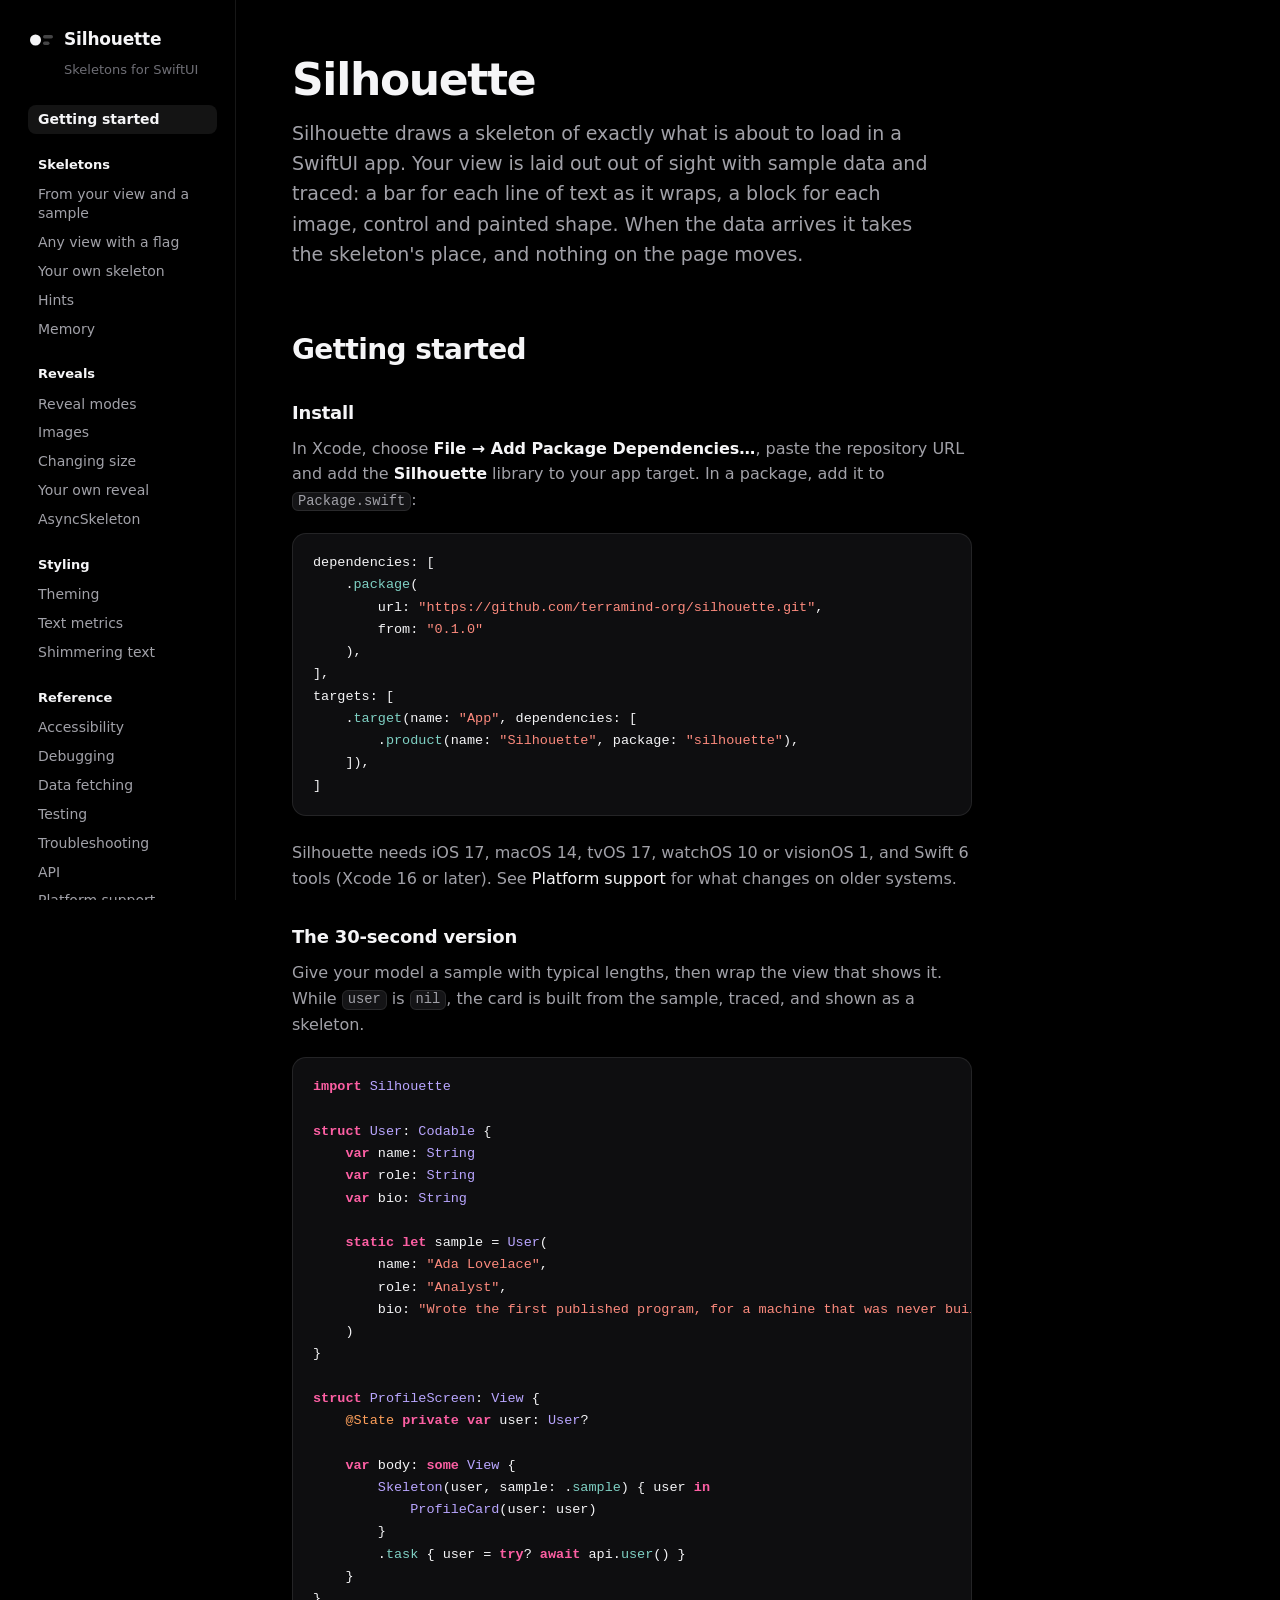
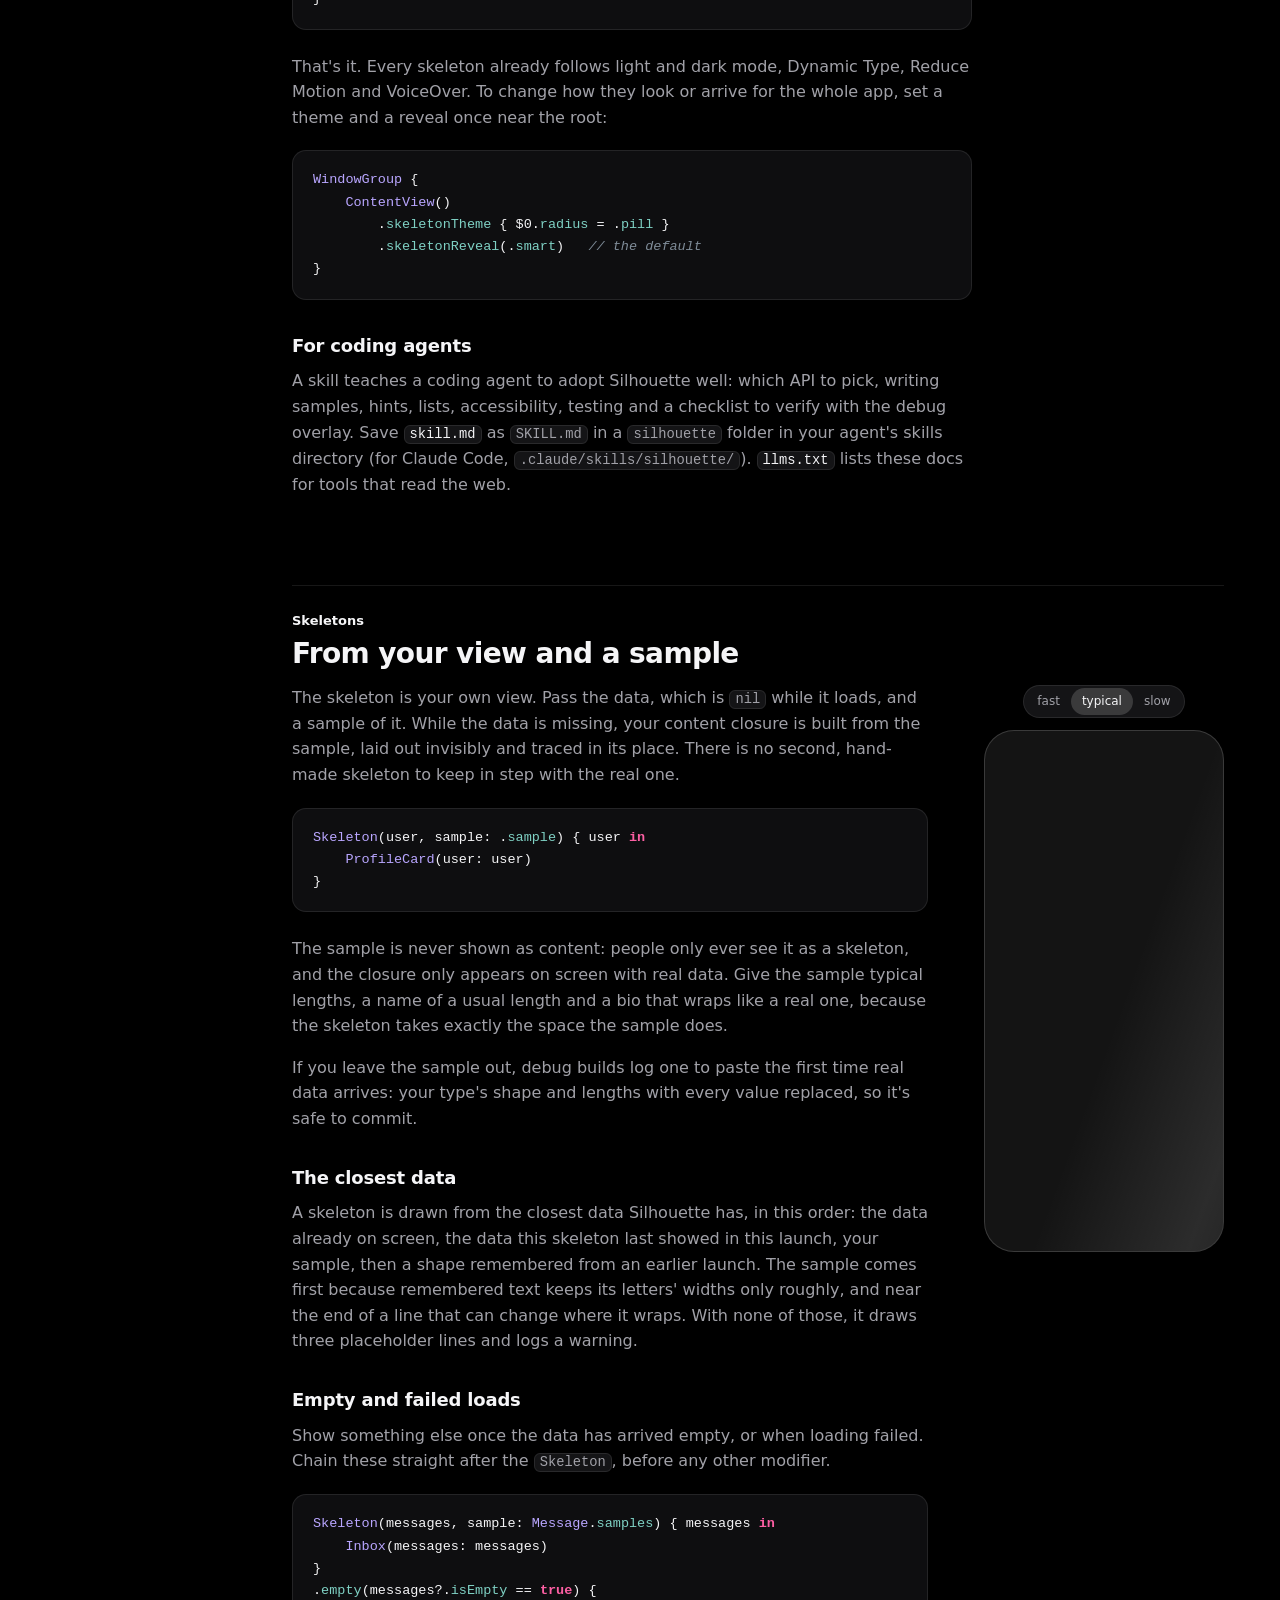
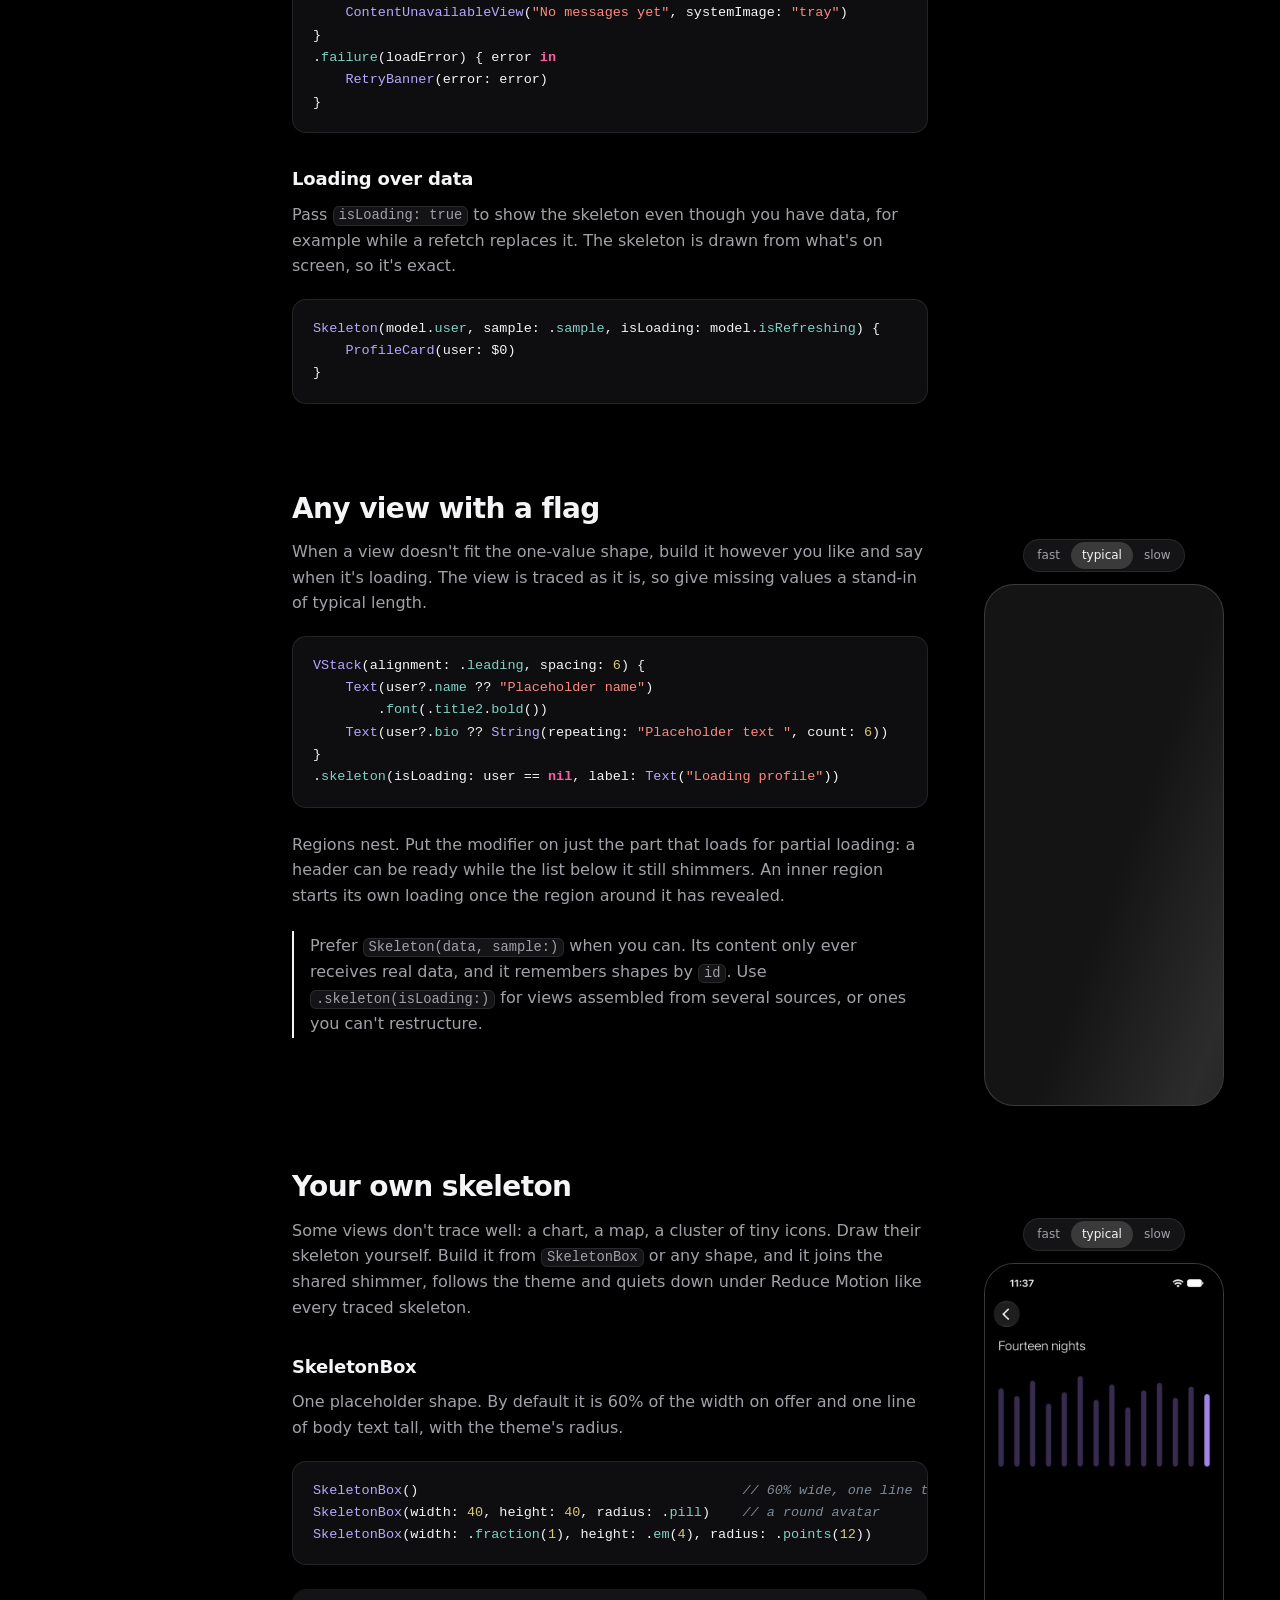
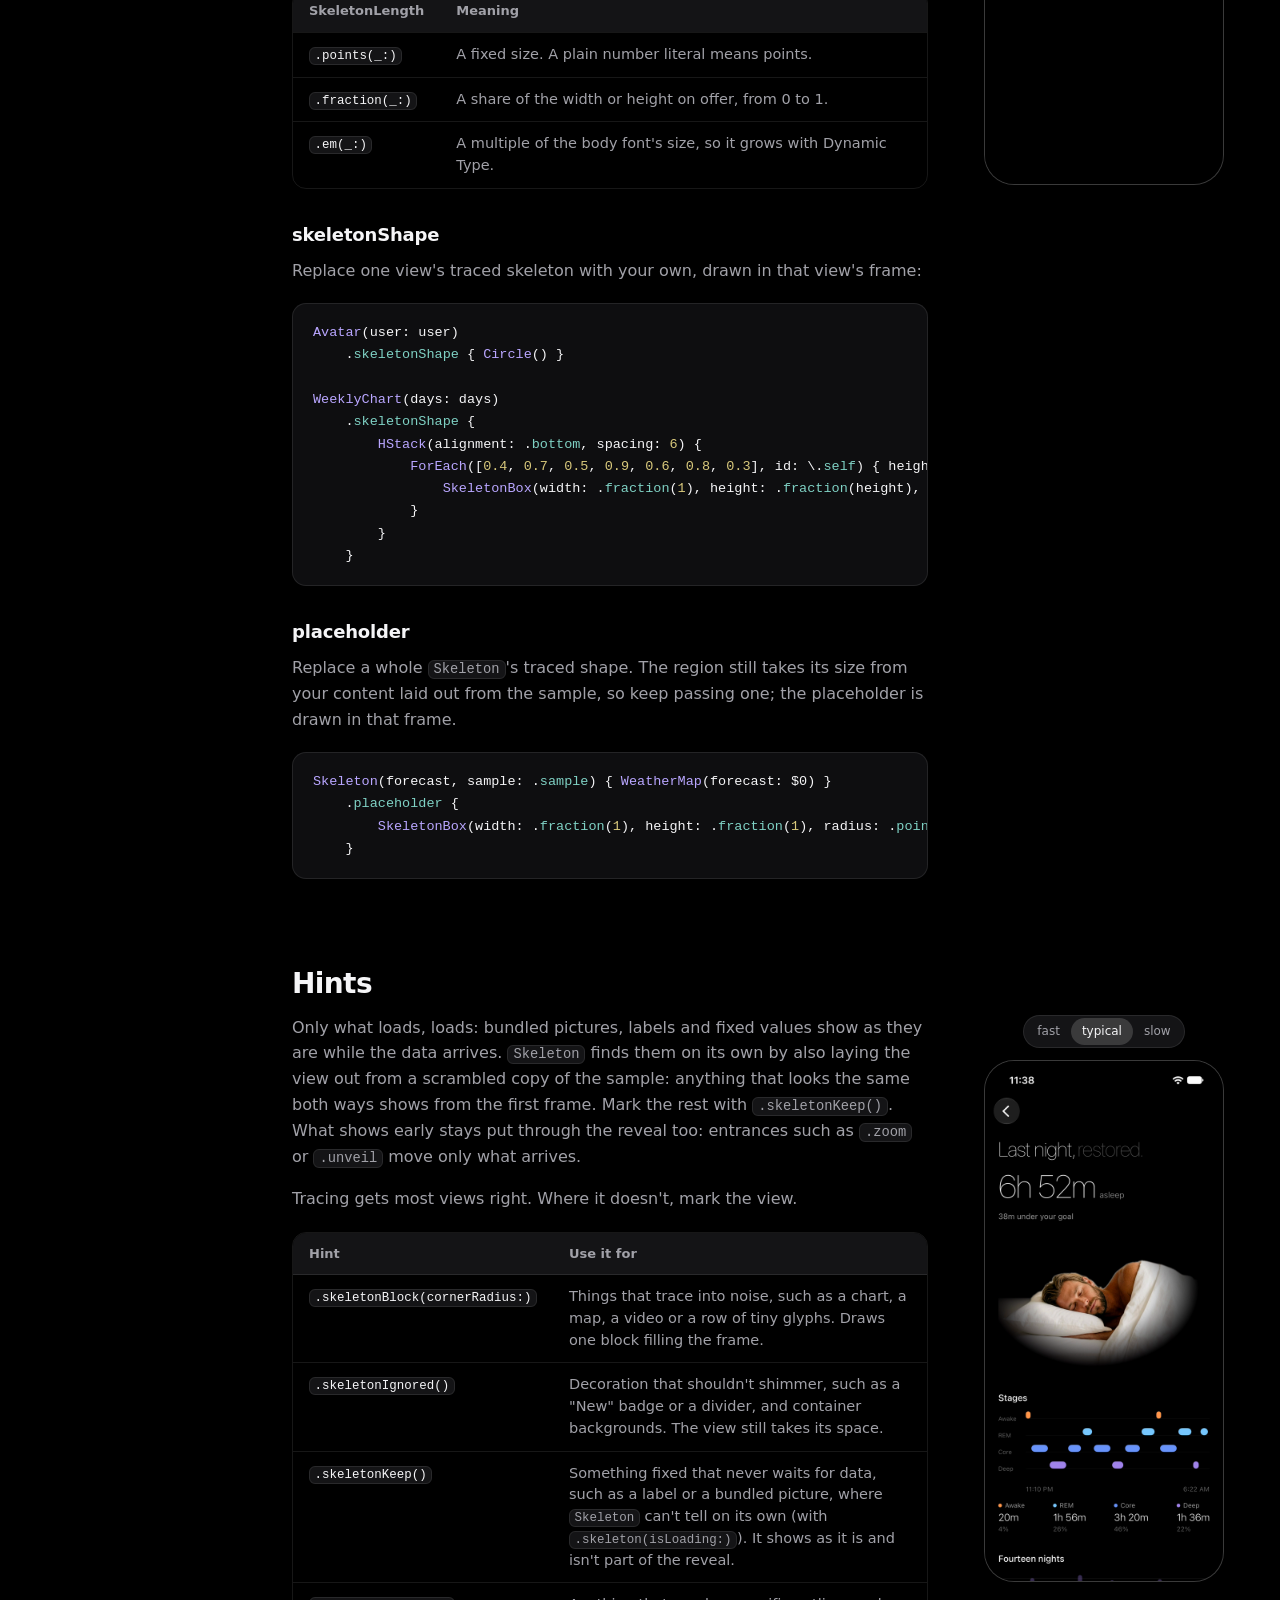
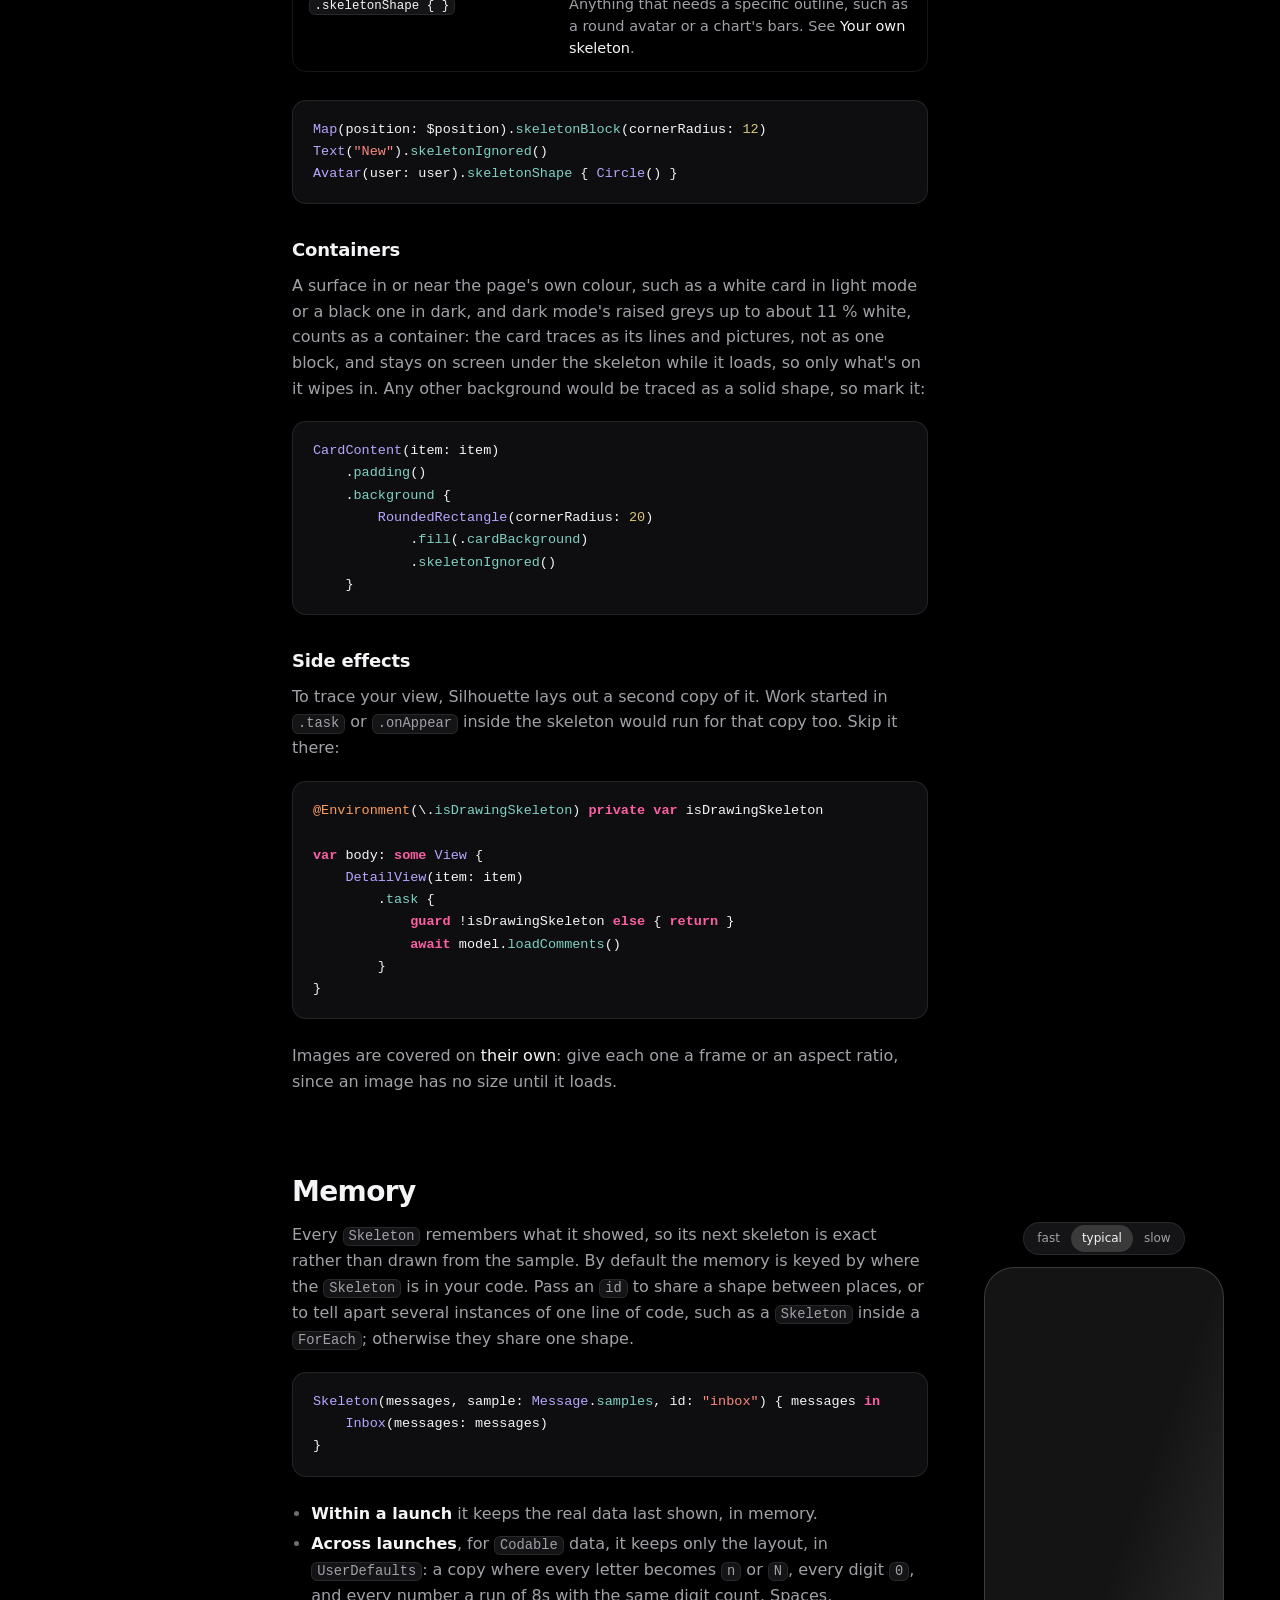
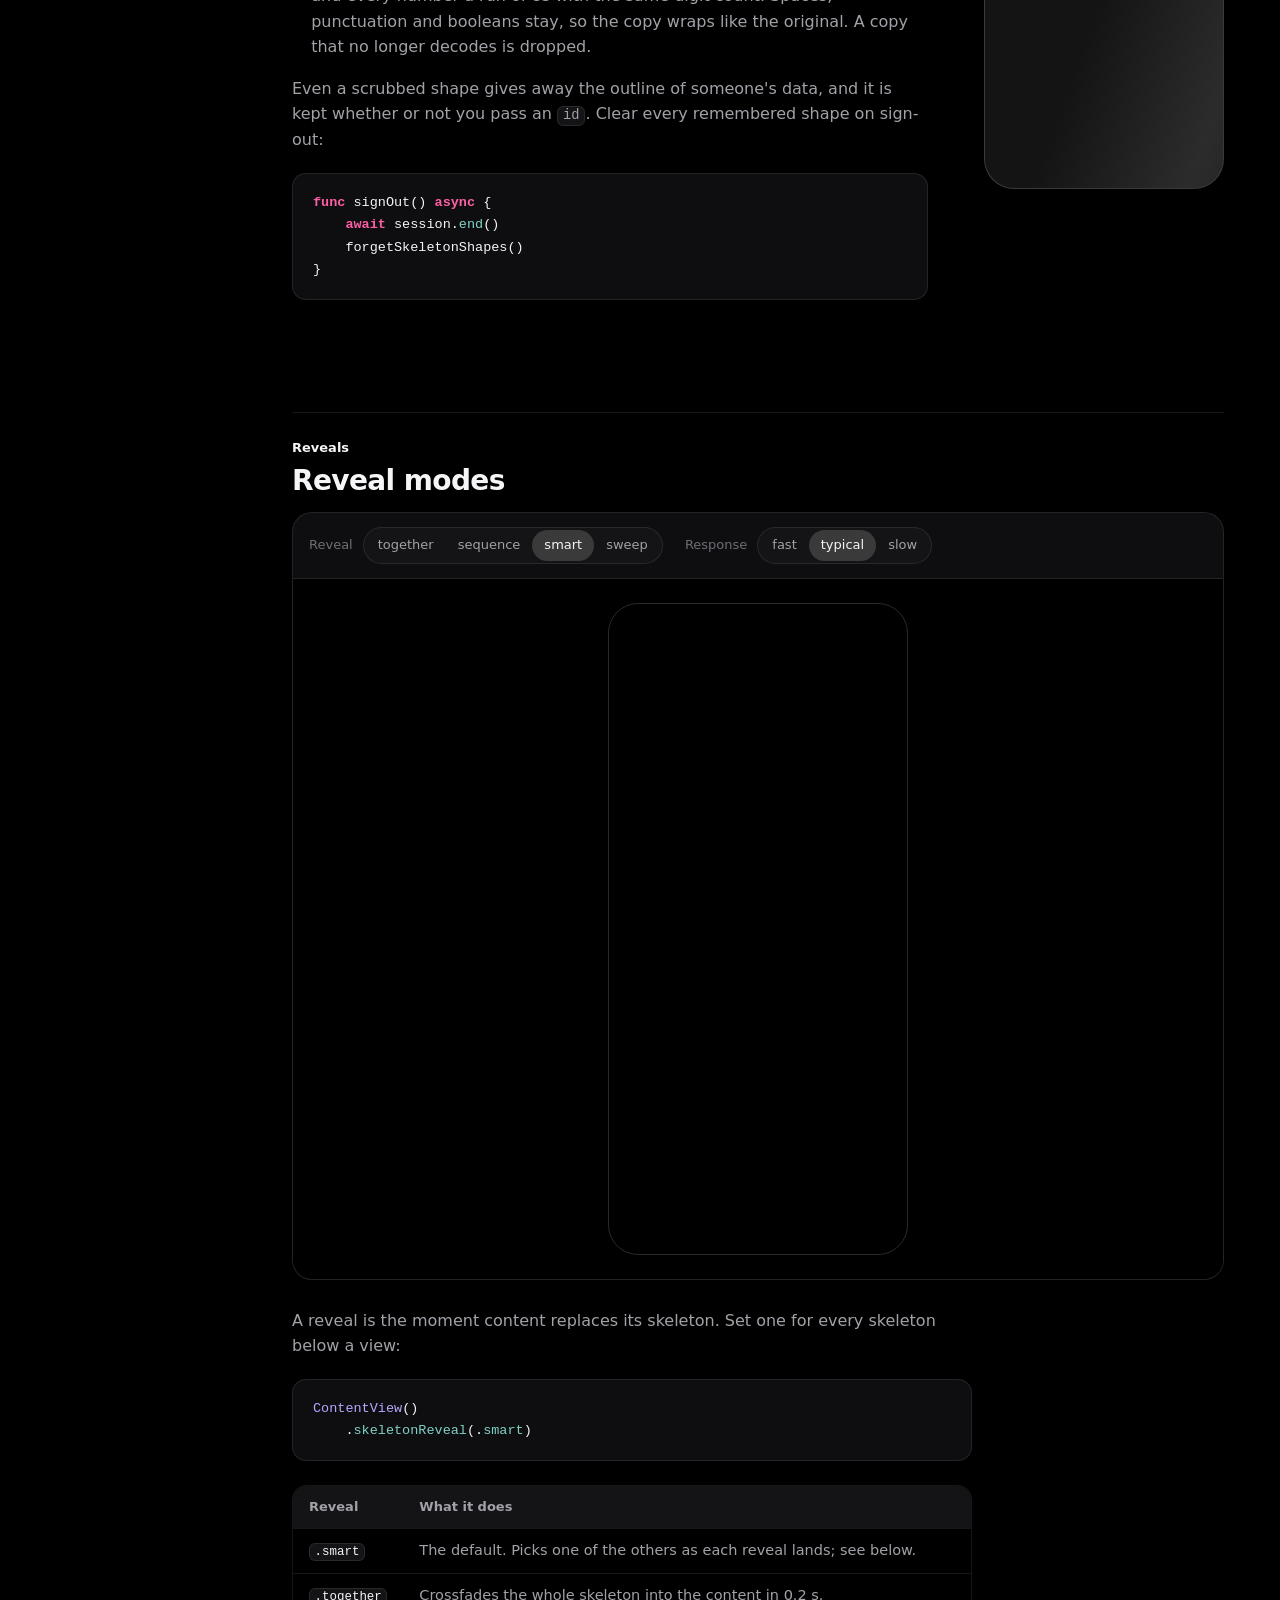
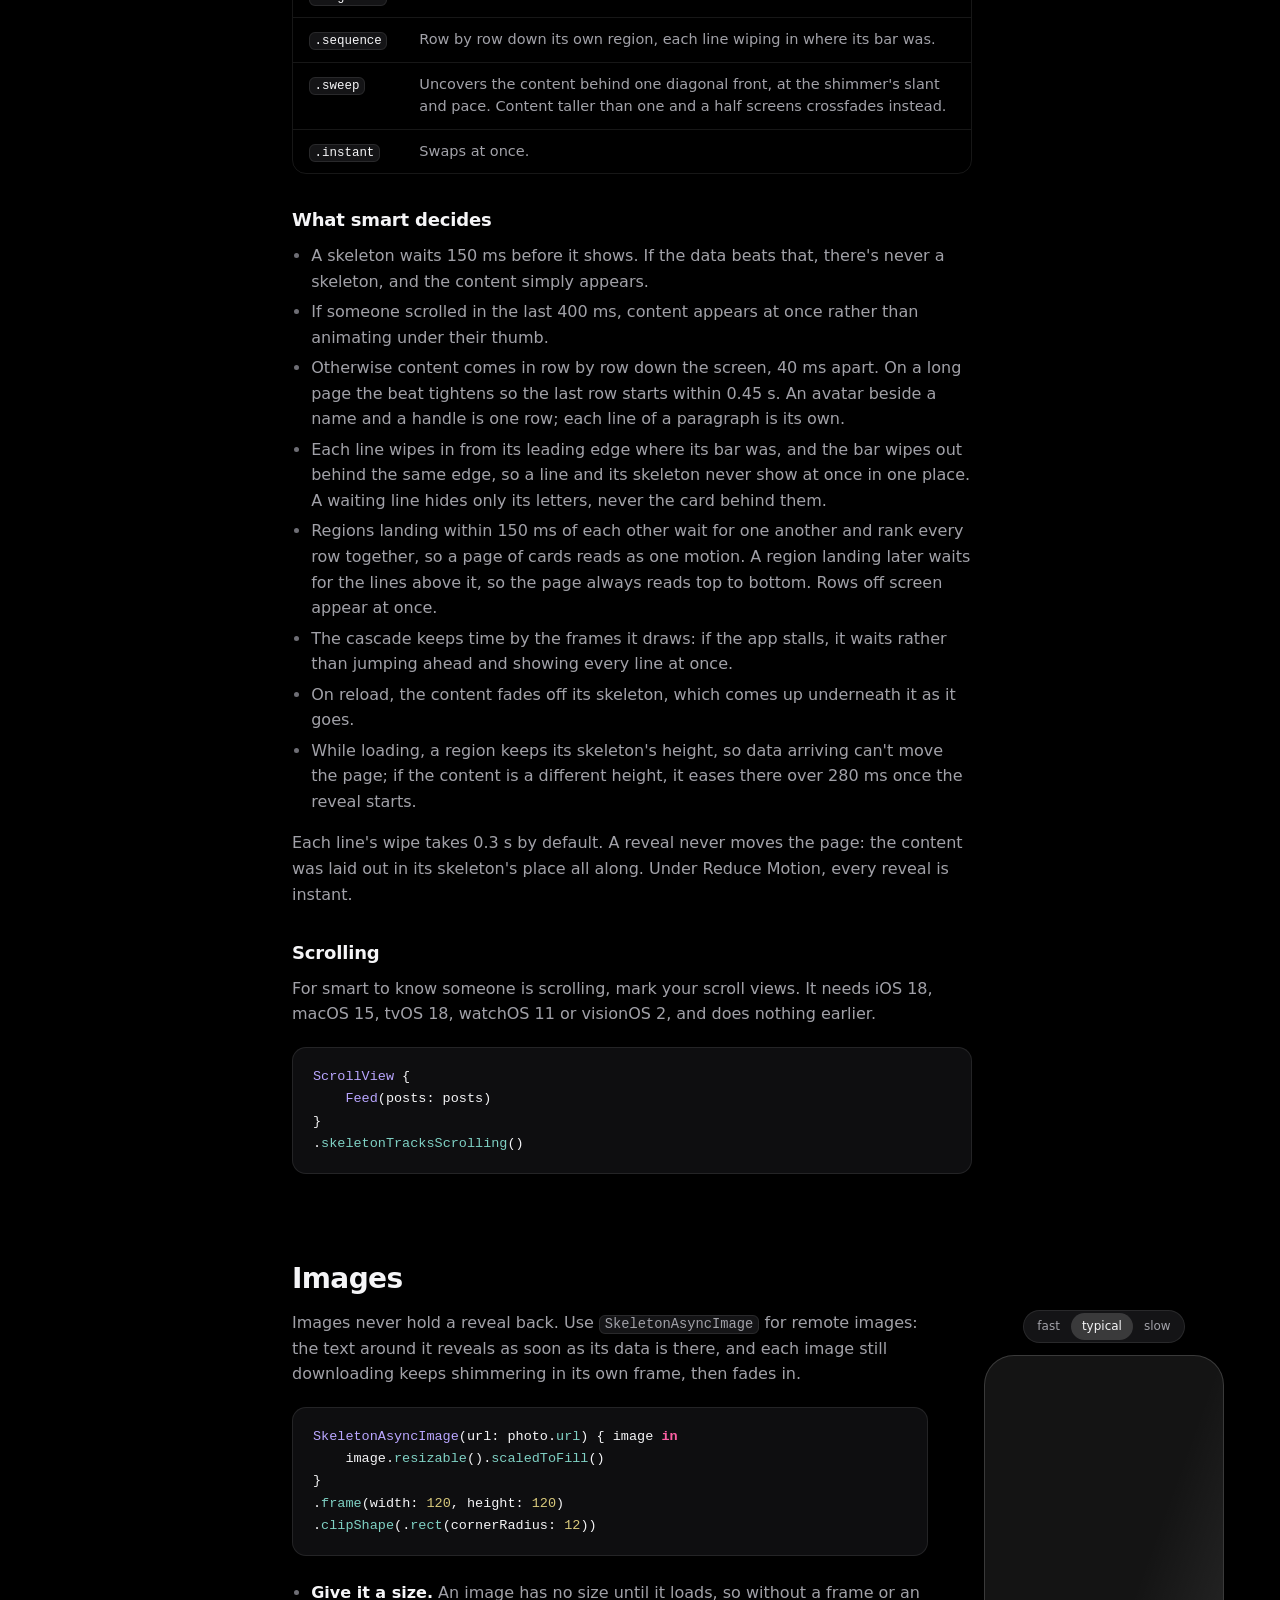
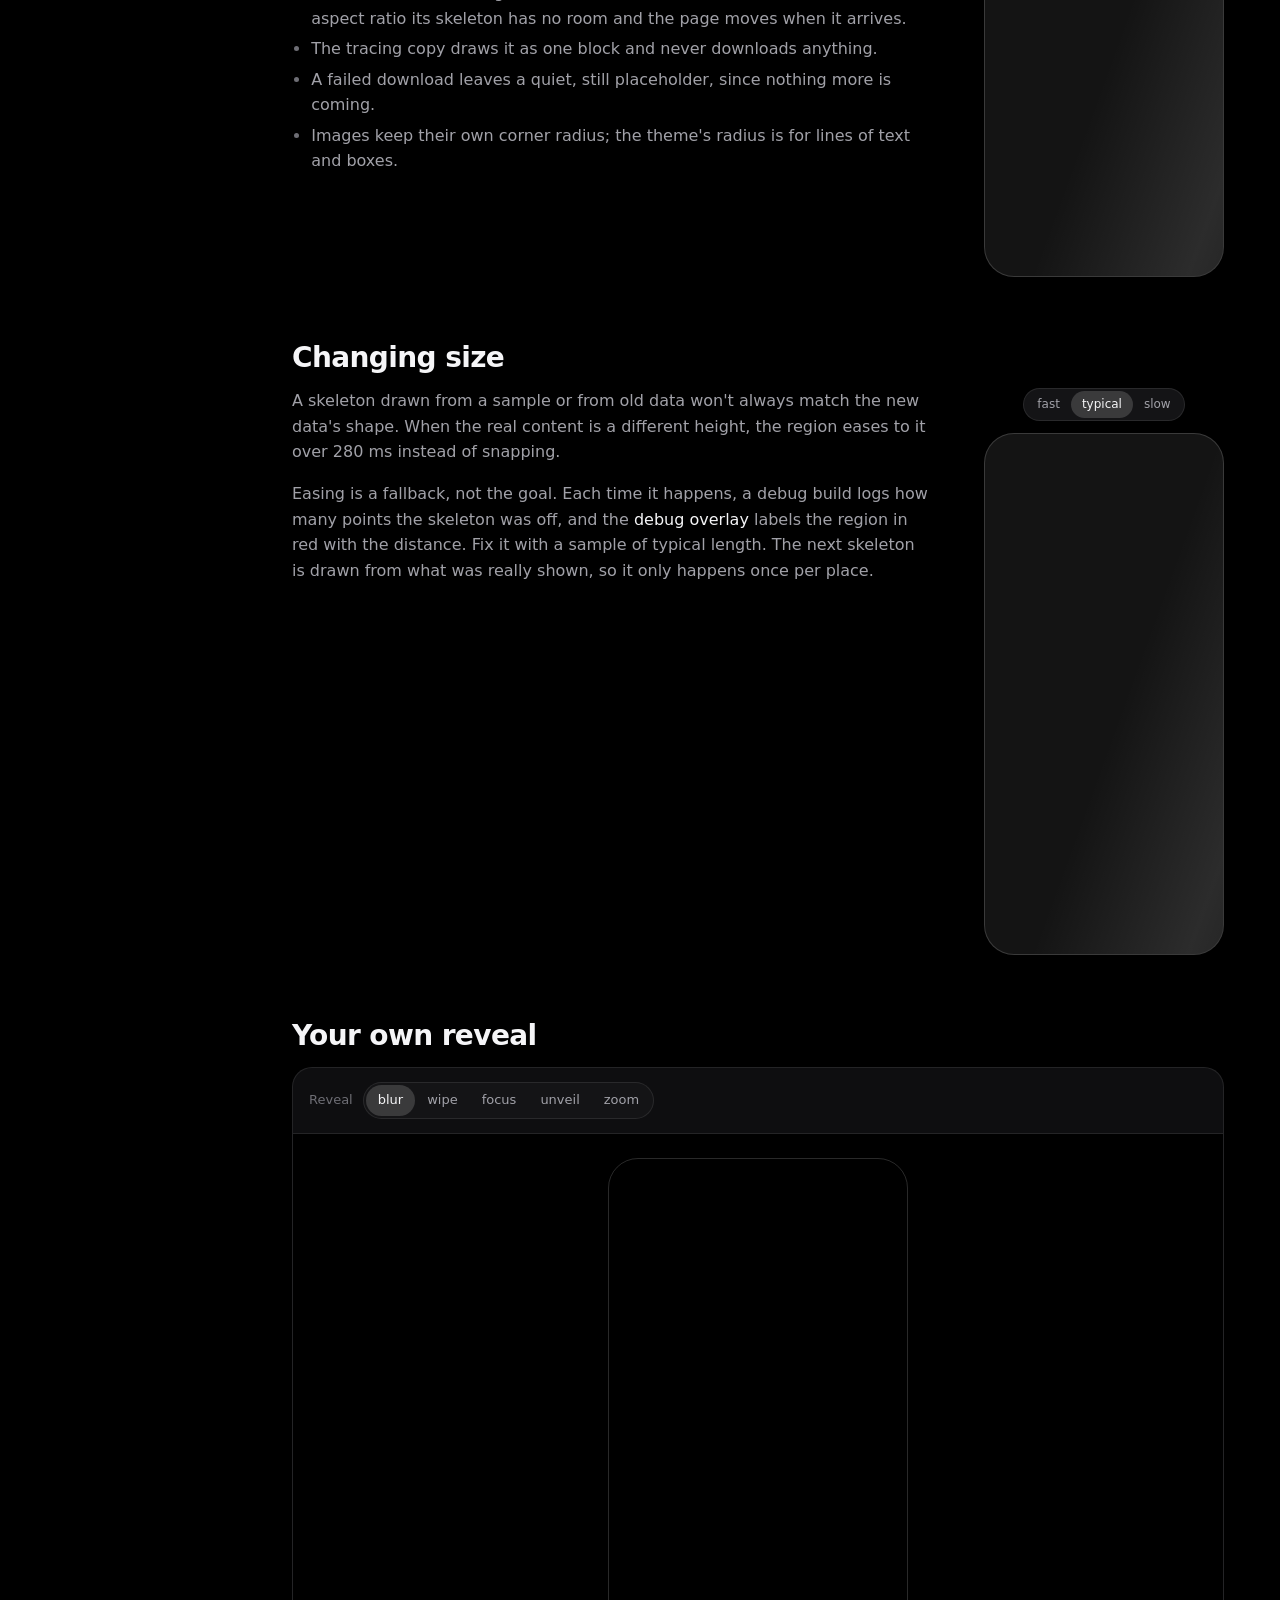
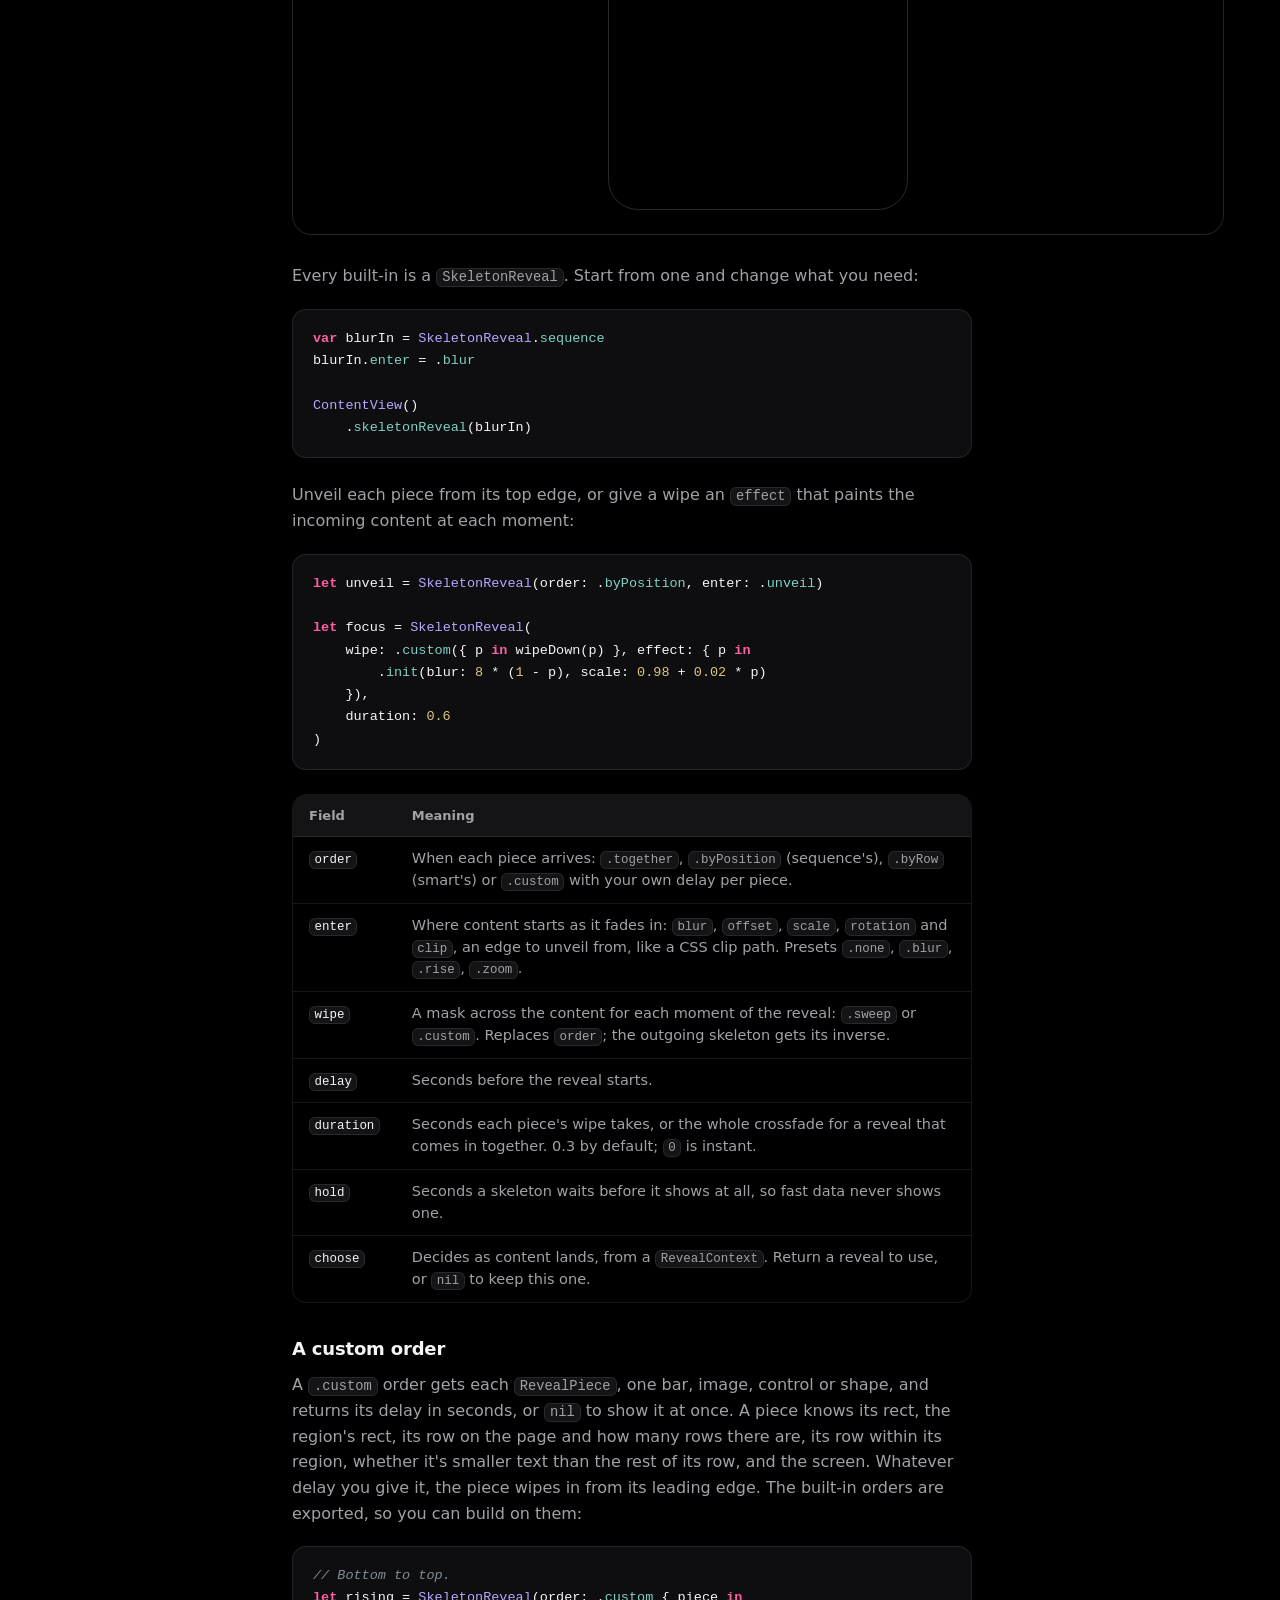
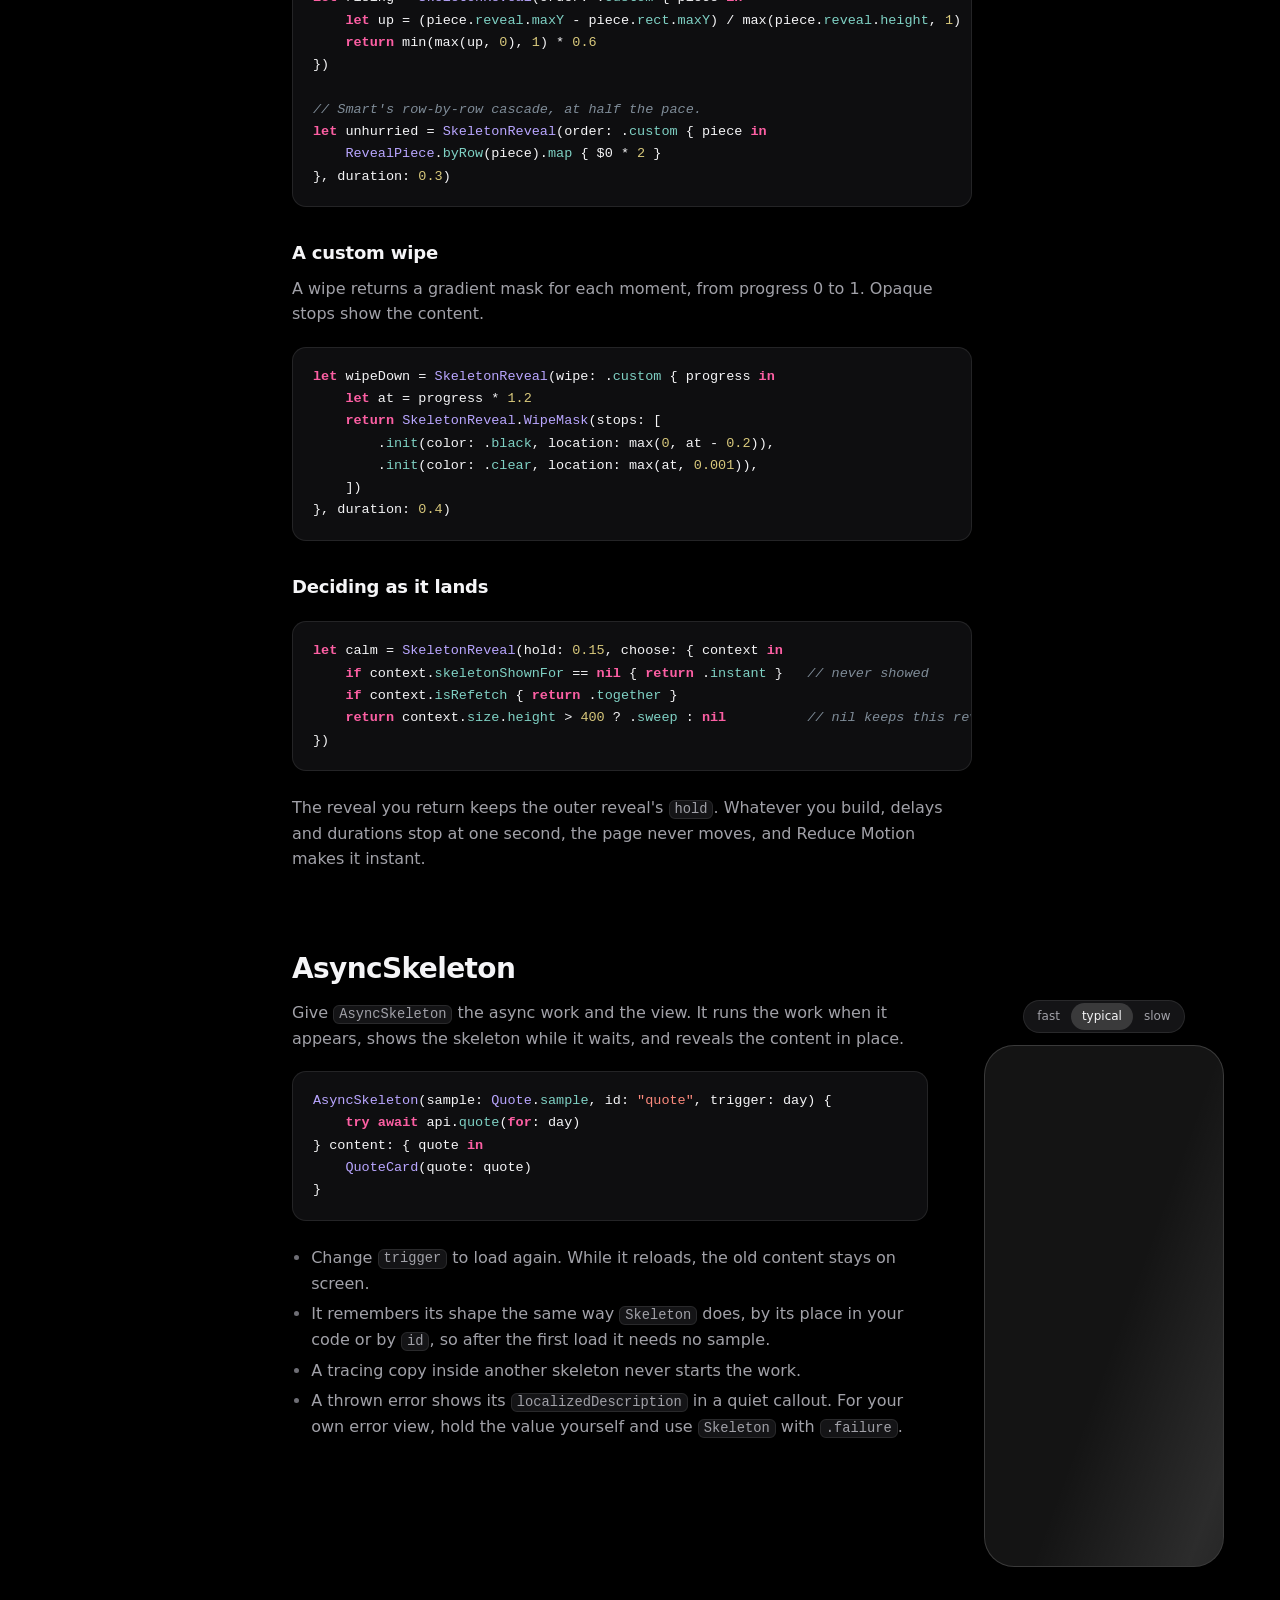
==== commit 7450e7f8: "Serve the agent skill and an llms.txt from the website - /skill.md is made from skills/silhouette/SK" ====
--- a/docs/docs/index.html
+++ b/docs/docs/index.html
@@ -7,8 +7,9 @@
   <meta name="description" content="How to add skeleton loading states to a SwiftUI app with Silhouette: skeletons from your own views, reveals, theming, accessibility, debugging and the full API.">
   <meta name="color-scheme" content="dark">
   <meta name="theme-color" content="#000000">
+  <link rel="alternate" type="text/plain" title="llms.txt" href="../llms.txt">
   <link rel="icon" href="../assets/mark.svg" type="image/svg+xml">
-  <link rel="stylesheet" href="../assets/site.css?v=2">
+  <link rel="stylesheet" href="../assets/site.css?v=3">
 </head>
 <body>
 
@@ -68,8 +69,8 @@
     <div class="side-links">
       <a href="../">Home</a>
       <a href="https://github.com/terramind-org/silhouette">GitHub</a>
-      <a href="https://halo.terramind.io">Halo</a>
-      <a href="https://terramind.com">Terramind</a>
+      <a href="https://tmnd.link/22sx1GlC">Halo</a>
+      <a href="https://tmnd.link/O5UfLjI8">Terramind</a>
     </div>
   </aside>
 
@@ -139,6 +140,8 @@
         .skeletonReveal(.smart)   // the default
 }
 </code></pre></div>
+        <h3 id="for-agents">For coding agents</h3>
+        <p>A skill teaches a coding agent to adopt Silhouette well: which API to pick, writing samples, hints, lists, accessibility, testing and a checklist to verify with the debug overlay. Save <a href="../skill.md"><code>skill.md</code></a> as <code>SKILL.md</code> in a <code>silhouette</code> folder in your agent's skills directory (for Claude Code, <code>.claude/skills/silhouette/</code>). <a href="../llms.txt"><code>llms.txt</code></a> lists these docs for tools that read the web.</p>
       </div>
     </section>
 
@@ -1115,10 +1118,10 @@
     </section>
 
 
-    <p class="credit">Every demo on this page is a screen styled after <a href="https://halo.terramind.io">Halo</a>, Terramind's health app, recorded from Silhouette's demo app with Halo's photographs.</p>
+    <p class="credit">Every demo on this page is a screen styled after <a href="https://tmnd.link/22sx1GlC">Halo</a>, Terramind's health app, recorded from Silhouette's demo app with Halo's photographs.</p>
     <footer class="byline">
       <img src="../assets/terramind-mark.png" alt="" width="18" height="18">
-      <span>Silhouette by <a href="https://terramind.com">Terramind</a>. Designed and built in <a href="https://nucleus.terramind.com">Nucleus</a>, Terramind's agent workspace. Loading states in <a href="https://halo.terramind.io">Halo</a> are built with it. Inspired by <a href="https://skullet.lochie.me">Skullet</a>.</span>
+      <span>Silhouette by <a href="https://tmnd.link/O5UfLjI8">Terramind</a>. Designed and built in <a href="https://tmnd.link/MptXVvgz">Nucleus</a>, Terramind's agent workspace. Loading states in <a href="https://tmnd.link/22sx1GlC">Halo</a> are built with it. Inspired by <a href="https://skullet.lochie.me">Skullet</a>.</span>
     </footer>
   </article>
 
